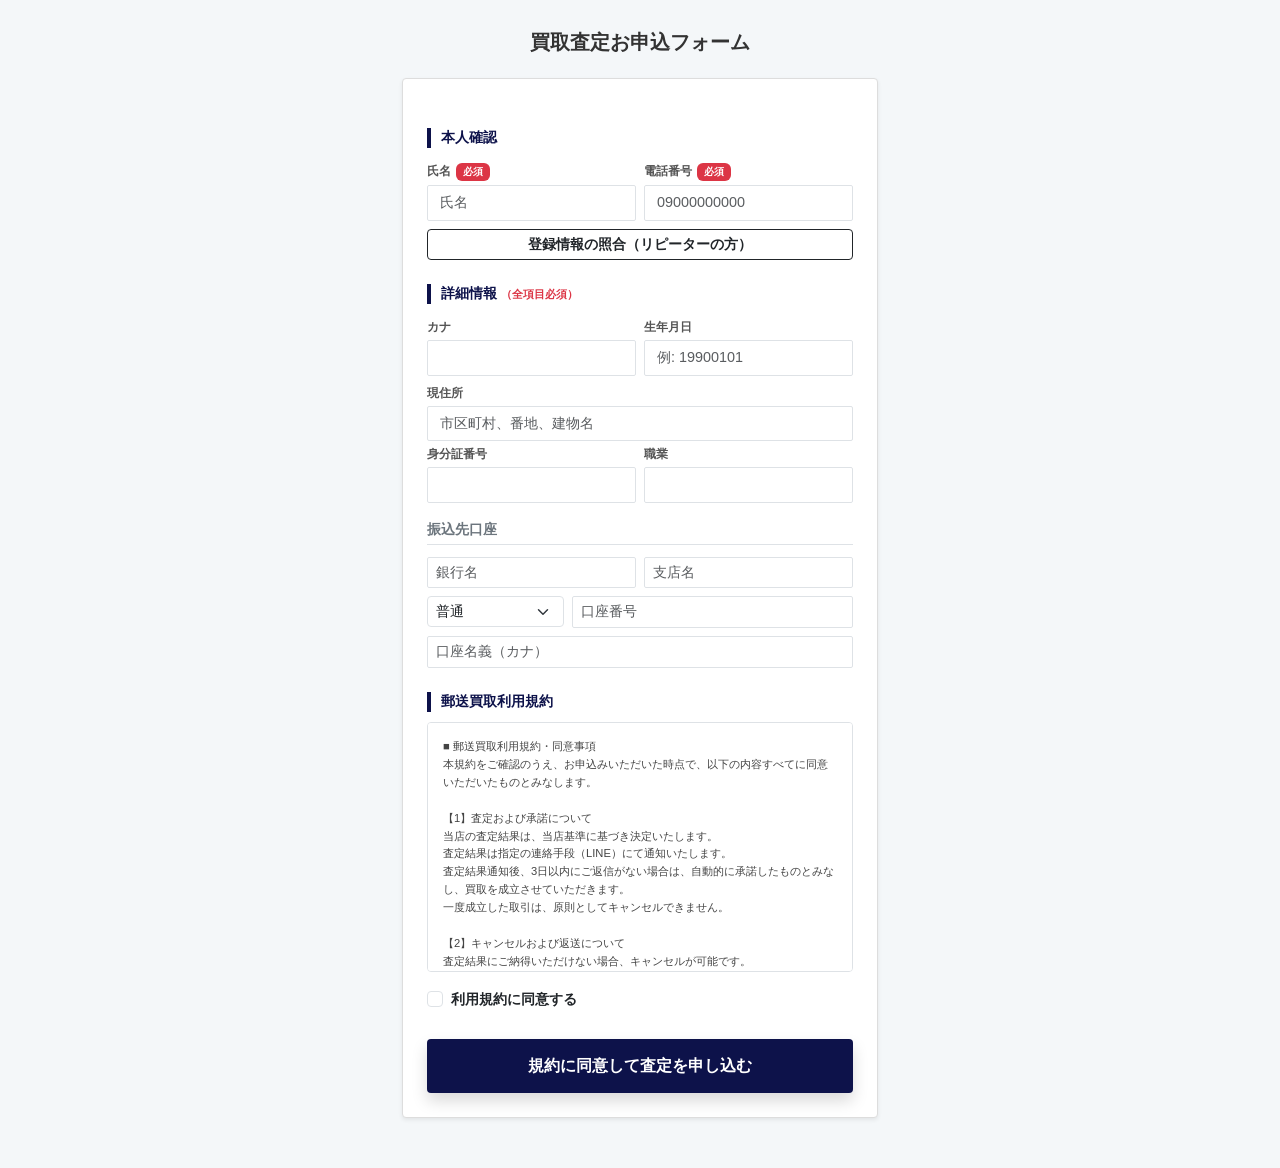
==== entry.html @ b7684e5f "Update entry.html" ====
<!DOCTYPE html>
<html lang="ja">
<head>
  <meta charset="UTF-8">
  <meta name="viewport" content="width=device-width, initial-scale=1">
  <title>買取申込フォーム</title>
  <link rel="stylesheet" href="https://cdn.jsdelivr.net/npm/bootstrap@5.3.0/dist/css/bootstrap.min.css">
  <style>
    :root { --main: #0d124a; --bg: #f4f7f9; }
    body { background: var(--bg); color: #333; font-family: sans-serif; padding-bottom: 50px; }
    .container { max-width: 500px; margin-top: 30px; }
    .card { border: 1px solid #ddd; border-radius: 4px; box-shadow: 0 1px 3px rgba(0,0,0,0.1); }
    .section-title { font-size: 0.85rem; font-weight: bold; color: var(--main); border-left: 4px solid var(--main); padding-left: 10px; margin: 25px 0 10px; }
    .form-label { font-weight: bold; font-size: 0.75rem; color: #555; margin-bottom: 4px; }
    .badge-req { background: #dc3545; font-size: 0.65rem; margin-left: 5px; vertical-align: middle; }
    .btn-submit { background: var(--main); color: white; font-weight: bold; padding: 15px; width: 100%; border-radius: 4px; border: none; margin-top: 20px; }
    .status-msg { font-size: 0.8rem; font-weight: bold; padding: 12px; border-radius: 4px; margin-bottom: 15px; display: none; border: 1px solid transparent; }
    .msg-success { background: #d1e7dd; border-color: #badbcc; color: #0f5132; }
    .msg-error { background: #f8d7da; border-color: #f5c2c7; color: #842029; }
    /* 規約ボックス（そのままの改行を維持） */
    .terms-box { 
      background: #fff; border: 1px solid #dee2e6; padding: 15px; font-size: 0.7rem; 
      height: 250px; overflow-y: scroll; margin-bottom: 15px; line-height: 1.6; 
      color: #444; white-space: pre-wrap; border-radius: 4px;
    }
    .form-control { border-radius: 2px; font-size: 0.9rem; }
  </style>
</head>
<body>
<div class="container">
  <h5 class="fw-bold text-center mb-4">買取査定お申込フォーム</h5>
  <div id="statusMsg" class="status-msg"></div>

  <div class="card p-4 shadow-sm">
    <form id="entryForm">
      <div class="section-title">本人確認</div>
      <div class="row g-2">
        <div class="col-6"><label class="form-label">氏名<span class="badge badge-req">必須</span></label><input type="text" id="name" class="form-control" placeholder="氏名" required></div>
        <div class="col-6"><label class="form-label">電話番号<span class="badge badge-req">必須</span></label><input type="tel" id="tel" class="form-control" placeholder="09000000000" required></div>
      </div>
      <button type="button" class="btn btn-outline-dark btn-sm w-100 mt-2 fw-bold" onclick="checkRepeater()">登録情報の照合（リピーターの方）</button>

      <div id="otherFields">
        <div class="section-title mt-4">詳細情報 <span id="req-label" class="text-danger" style="font-size: 0.7rem;">（全項目必須）</span></div>
        <div class="row g-2">
          <div class="col-6"><label class="form-label">カナ</label><input type="text" id="kana" class="form-control need-req" required></div>
          <div class="col-6"><label class="form-label">生年月日</label><input type="text" id="birthday" class="form-control need-req" placeholder="例: 19900101" inputmode="numeric" maxlength="8" required></div>
        </div>
        <label class="form-label mt-2">現住所</label><input type="text" id="addressText" class="form-control need-req" placeholder="市区町村、番地、建物名" required>
        <div class="row g-2">
          <div class="col-6"><label class="form-label">身分証番号</label><input type="text" id="idNum" class="form-control need-req" required></div>
          <div class="col-6"><label class="form-label">職業</label><input type="text" id="job" class="form-control need-req" required></div>
        </div>
        <div class="mt-3 small fw-bold text-secondary border-bottom pb-1">振込先口座</div>
        <div class="row g-2 mt-1">
          <div class="col-6"><input type="text" id="bankName" class="form-control form-control-sm need-req" placeholder="銀行名" required></div>
          <div class="col-6"><input type="text" id="bankBranch" class="form-control form-control-sm need-req" placeholder="支店名" required></div>
          <div class="col-4"><select id="bankType" class="form-select form-select-sm"><option value="普通">普通</option><option value="当座">当座</option></select></div>
          <div class="col-8"><input type="number" id="bankNum" class="form-control form-control-sm need-req" placeholder="口座番号" required></div>
          <div class="col-12"><input type="text" id="bankHolder" class="form-control form-control-sm need-req" placeholder="口座名義（カナ）" required></div>
        </div>
      </div>

      <div class="section-title mt-4">郵送買取利用規約</div>
      <div class="terms-box" id="termsText">■ 郵送買取利用規約・同意事項
本規約をご確認のうえ、お申込みいただいた時点で、以下の内容すべてに同意いただいたものとみなします。

【1】査定および承諾について
当店の査定結果は、当店基準に基づき決定いたします。
査定結果は指定の連絡手段（LINE）にて通知いたします。
査定結果通知後、3日以内にご返信がない場合は、自動的に承諾したものとみなし、買取を成立させていただきます。
一度成立した取引は、原則としてキャンセルできません。

【2】キャンセルおよび返送について
査定結果にご納得いただけない場合、キャンセルが可能です。
キャンセル時の返送料はお客様負担（着払い）となります。
査定結果通知後、3日以内にご返信がない場合、または返送の意思表示が確認できない場合は、当店の判断により商品を処分できるものとします。

【3】査定基準について
カードの状態（傷・白かけ・反り・折れ等）は当店基準にて判断いたします。
状態評価には個体差および主観差が含まれることについて、あらかじめご了承ください。
スリーブ・ローダー等の付属品は査定対象外とし、返却を保証いたしません。

【4】配送およびリスクについて
発送時の配送事故（紛失・破損等）については、配送業者の補償範囲内での対応となります。
当店到着前に発生した事故について、当店は一切の責任を負いません。
また、梱包不備に起因する破損等についても、当店は責任を負いません。

【5】価格および相場変動について
買取価格は当店到着時点の相場を基準とします。
相場変動により、事前の参考価格と査定額が異なる場合があります。

【6】本人確認・お支払いについて
古物営業法に基づき、本人確認書類の提出が必要となります。
振込先口座は本人名義のものに限ります。
買取成立後、2営業日以内に指定口座へ振込を行います。
振込手数料は原則としてお客様負担とします。

【7】買取不可品について
以下に該当する場合、買取をお断りすることがあります。
・コピー品、または真贋不明品
・状態が著しく悪いもの
・事前申告内容と著しく異なる商品
買取不可品については、着払いにて返送、またはお客様の意思確認なく当店にて処分する場合があります。

【8】その他
申込内容に虚偽があった場合、当店は取引を中止できるものとします。
本規約に同意いただけない場合、買取は受付できません。</div>

      <div class="form-check mb-2">
        <input class="form-check-input" type="checkbox" id="agree" required>
        <label class="form-check-label fw-bold small" for="agree">利用規約に同意する</label>
      </div>

      <button type="submit" id="submitBtn" class="btn btn-submit shadow">規約に同意して査定を申し込む</button>
    </form>
  </div>
</div>
<script>
  const GAS_URL = "https://script.google.com/macros/s/AKfycbwi7tWn74PWL-HD59oj7p1DZDdfddMn4wdJRJCCZJKznuBSLZ6GA88W6Lp-g1RrFkkSOw/exec";
  async function checkRepeater() {
    const name = document.getElementById('name').value;
    const tel = document.getElementById('tel').value;
    if(!name || !tel) return alert("照合には氏名と電話番号の入力が必要です。");
    const msg = document.getElementById('statusMsg');
    const reqElements = document.querySelectorAll('.need-req');
    const reqLabel = document.getElementById('req-label');
    try {
      const res = await fetch(`${GAS_URL}?action=check_only&searchTel=${tel}&searchName=${encodeURIComponent(name)}`);
      const json = await res.json();
      msg.style.display = "block";
      if(json.found) {
        msg.className = "status-msg msg-success";
        msg.innerText = "過去の登録情報を確認しました。内容に変更がない項目については入力を省略可能です。";
        reqLabel.innerText = "（変更がある場合のみ入力してください）";
        reqElements.forEach(el => { el.required = false; el.placeholder = "登録済みの情報を利用"; });
      } else {
        msg.className = "status-msg msg-error";
        msg.innerText = "登録情報が確認できませんでした。全項目の入力をお願いいたします。";
        reqLabel.innerText = "（全項目必須）";
        reqElements.forEach(el => el.required = true);
      }
    } catch(e) { alert("照合エラーが発生しました。"); }
  }
  document.getElementById('entryForm').onsubmit = async (e) => {
    e.preventDefault();
    const btn = document.getElementById('submitBtn');
    btn.disabled = true; btn.innerText = "送信中...";
    const data = {
      action: "customer_register",
      customerDetail: {
        name: document.getElementById('name').value, kana: document.getElementById('kana').value, birthday: document.getElementById('birthday').value, tel: document.getElementById('tel').value,
        addressText: document.getElementById('addressText').value, idNum: document.getElementById('idNum').value, job: document.getElementById('job').value,
        bankName: document.getElementById('bankName').value, bankBranch: document.getElementById('bankBranch').value, bankType: document.getElementById('bankType').value, bankNum: document.getElementById('bankNum').value, bankHolder: document.getElementById('bankHolder').value
      }
    };
    try {
      const res = await fetch(GAS_URL, { method: "POST", body: JSON.stringify(data) });
      const json = await res.json();
      if(json.result === "SUCCESS") { alert("申し込みが完了しました。"); location.reload(); }
    } catch(err) { alert("送信に失敗しました。"); }
    finally { btn.disabled = false; btn.innerText = "査定を申し込む"; }
  };
</script>
</body>
</html>
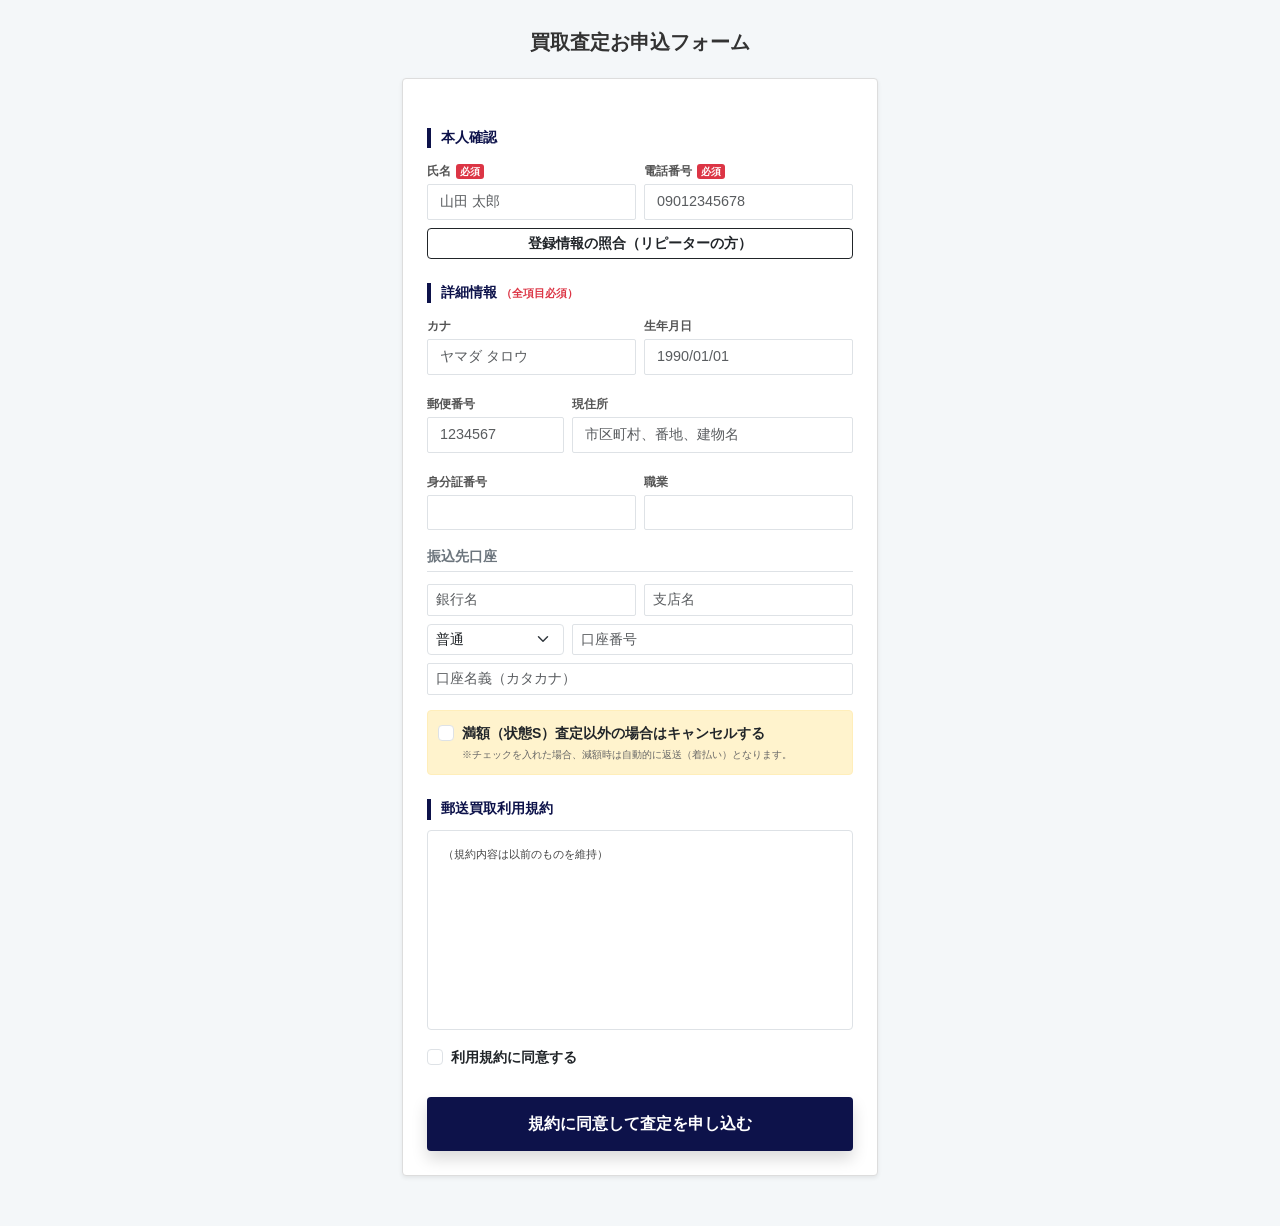
==== commit 768b7093: "Update entry.html" ====
--- a/entry.html
+++ b/entry.html
@@ -5,6 +5,7 @@
   <meta name="viewport" content="width=device-width, initial-scale=1">
   <title>買取申込フォーム</title>
   <link rel="stylesheet" href="https://cdn.jsdelivr.net/npm/bootstrap@5.3.0/dist/css/bootstrap.min.css">
+  <script src="https://yubinbango.github.io/yubinbango/yubinbango.js" charset="UTF-8"></script>
   <style>
     :root { --main: #0d124a; --bg: #f4f7f9; }
     body { background: var(--bg); color: #333; font-family: sans-serif; padding-bottom: 50px; }
@@ -12,18 +13,18 @@
     .card { border: 1px solid #ddd; border-radius: 4px; box-shadow: 0 1px 3px rgba(0,0,0,0.1); }
     .section-title { font-size: 0.85rem; font-weight: bold; color: var(--main); border-left: 4px solid var(--main); padding-left: 10px; margin: 25px 0 10px; }
     .form-label { font-weight: bold; font-size: 0.75rem; color: #555; margin-bottom: 4px; }
-    .badge-req { background: #dc3545; font-size: 0.65rem; margin-left: 5px; vertical-align: middle; }
+    .badge-req { background: #dc3545; font-size: 0.65rem; margin-left: 5px; vertical-align: middle; padding: 2px 4px; border-radius: 3px; color: white; }
     .btn-submit { background: var(--main); color: white; font-weight: bold; padding: 15px; width: 100%; border-radius: 4px; border: none; margin-top: 20px; }
     .status-msg { font-size: 0.8rem; font-weight: bold; padding: 12px; border-radius: 4px; margin-bottom: 15px; display: none; border: 1px solid transparent; }
     .msg-success { background: #d1e7dd; border-color: #badbcc; color: #0f5132; }
     .msg-error { background: #f8d7da; border-color: #f5c2c7; color: #842029; }
-    /* 規約ボックス（そのままの改行を維持） */
     .terms-box { 
       background: #fff; border: 1px solid #dee2e6; padding: 15px; font-size: 0.7rem; 
-      height: 250px; overflow-y: scroll; margin-bottom: 15px; line-height: 1.6; 
+      height: 200px; overflow-y: scroll; margin-bottom: 15px; line-height: 1.6; 
       color: #444; white-space: pre-wrap; border-radius: 4px;
     }
     .form-control { border-radius: 2px; font-size: 0.9rem; }
+    .cancel-check-area { background: #fff3cd; border: 1px solid #ffeeba; padding: 10px; border-radius: 4px; margin-top: 15px; }
   </style>
 </head>
 <body>
@@ -32,80 +33,78 @@
   <div id="statusMsg" class="status-msg"></div>
 
   <div class="card p-4 shadow-sm">
-    <form id="entryForm">
+    <form id="entryForm" class="h-adr">
+      <span class="p-country-name" style="display:none;">Japan</span>
+
       <div class="section-title">本人確認</div>
       <div class="row g-2">
-        <div class="col-6"><label class="form-label">氏名<span class="badge badge-req">必須</span></label><input type="text" id="name" class="form-control" placeholder="氏名" required></div>
-        <div class="col-6"><label class="form-label">電話番号<span class="badge badge-req">必須</span></label><input type="tel" id="tel" class="form-control" placeholder="09000000000" required></div>
+        <div class="col-6">
+          <label class="form-label">氏名<span class="badge-req">必須</span></label>
+          <input type="text" id="name" class="form-control" placeholder="山田 太郎" required>
+        </div>
+        <div class="col-6">
+          <label class="form-label">電話番号<span class="badge-req">必須</span></label>
+          <input type="tel" id="tel" class="form-control" placeholder="09012345678" inputmode="numeric" pattern="\d*" required>
+        </div>
       </div>
       <button type="button" class="btn btn-outline-dark btn-sm w-100 mt-2 fw-bold" onclick="checkRepeater()">登録情報の照合（リピーターの方）</button>
 
       <div id="otherFields">
         <div class="section-title mt-4">詳細情報 <span id="req-label" class="text-danger" style="font-size: 0.7rem;">（全項目必須）</span></div>
         <div class="row g-2">
-          <div class="col-6"><label class="form-label">カナ</label><input type="text" id="kana" class="form-control need-req" required></div>
-          <div class="col-6"><label class="form-label">生年月日</label><input type="text" id="birthday" class="form-control need-req" placeholder="例: 19900101" inputmode="numeric" maxlength="8" required></div>
+          <div class="col-6">
+            <label class="form-label">カナ</label>
+            <input type="text" id="kana" class="form-control need-req" placeholder="ヤマダ タロウ" required>
+          </div>
+          <div class="col-6">
+            <label class="form-label">生年月日</label>
+            <input type="text" id="birthday" class="form-control need-req" placeholder="1990/01/01" inputmode="numeric" maxlength="10" required>
+          </div>
         </div>
-        <label class="form-label mt-2">現住所</label><input type="text" id="addressText" class="form-control need-req" placeholder="市区町村、番地、建物名" required>
-        <div class="row g-2">
+
+        <div class="row g-2 mt-2">
+          <div class="col-4">
+            <label class="form-label">郵便番号</label>
+            <input type="text" id="zip" class="form-control p-postal-code" placeholder="1234567" inputmode="numeric" maxlength="7">
+          </div>
+          <div class="col-8">
+            <label class="form-label">現住所</label>
+            <input type="text" id="addressText" class="form-control need-req p-region p-locality p-street-address p-extended-address" placeholder="市区町村、番地、建物名" required>
+          </div>
+        </div>
+
+        <div class="row g-2 mt-2">
           <div class="col-6"><label class="form-label">身分証番号</label><input type="text" id="idNum" class="form-control need-req" required></div>
           <div class="col-6"><label class="form-label">職業</label><input type="text" id="job" class="form-control need-req" required></div>
         </div>
+
         <div class="mt-3 small fw-bold text-secondary border-bottom pb-1">振込先口座</div>
         <div class="row g-2 mt-1">
           <div class="col-6"><input type="text" id="bankName" class="form-control form-control-sm need-req" placeholder="銀行名" required></div>
           <div class="col-6"><input type="text" id="bankBranch" class="form-control form-control-sm need-req" placeholder="支店名" required></div>
-          <div class="col-4"><select id="bankType" class="form-select form-select-sm"><option value="普通">普通</option><option value="当座">当座</option></select></div>
-          <div class="col-8"><input type="number" id="bankNum" class="form-control form-control-sm need-req" placeholder="口座番号" required></div>
-          <div class="col-12"><input type="text" id="bankHolder" class="form-control form-control-sm need-req" placeholder="口座名義（カナ）" required></div>
+          <div class="col-4">
+            <select id="bankType" class="form-select form-select-sm">
+              <option value="普通">普通</option>
+              <option value="当座">当座</option>
+            </select>
+          </div>
+          <div class="col-8"><input type="text" id="bankNum" class="form-control form-control-sm need-req" placeholder="口座番号" inputmode="numeric" required></div>
+          <div class="col-12"><input type="text" id="bankHolder" class="form-control form-control-sm need-req" placeholder="口座名義（カタカナ）" required></div>
+        </div>
+      </div>
+
+      <div class="cancel-check-area">
+        <div class="form-check">
+          <input class="form-check-input" type="checkbox" id="cancelIfSubMax">
+          <label class="form-check-label small fw-bold text-dark" for="cancelIfSubMax">
+            満額（状態S）査定以外の場合はキャンセルする
+          </label>
+          <div style="font-size: 0.65rem; color: #666; margin-top: 2px;">※チェックを入れた場合、減額時は自動的に返送（着払い）となります。</div>
         </div>
       </div>
 
       <div class="section-title mt-4">郵送買取利用規約</div>
-      <div class="terms-box" id="termsText">■ 郵送買取利用規約・同意事項
-本規約をご確認のうえ、お申込みいただいた時点で、以下の内容すべてに同意いただいたものとみなします。
-
-【1】査定および承諾について
-当店の査定結果は、当店基準に基づき決定いたします。
-査定結果は指定の連絡手段（LINE）にて通知いたします。
-査定結果通知後、3日以内にご返信がない場合は、自動的に承諾したものとみなし、買取を成立させていただきます。
-一度成立した取引は、原則としてキャンセルできません。
-
-【2】キャンセルおよび返送について
-査定結果にご納得いただけない場合、キャンセルが可能です。
-キャンセル時の返送料はお客様負担（着払い）となります。
-査定結果通知後、3日以内にご返信がない場合、または返送の意思表示が確認できない場合は、当店の判断により商品を処分できるものとします。
-
-【3】査定基準について
-カードの状態（傷・白かけ・反り・折れ等）は当店基準にて判断いたします。
-状態評価には個体差および主観差が含まれることについて、あらかじめご了承ください。
-スリーブ・ローダー等の付属品は査定対象外とし、返却を保証いたしません。
-
-【4】配送およびリスクについて
-発送時の配送事故（紛失・破損等）については、配送業者の補償範囲内での対応となります。
-当店到着前に発生した事故について、当店は一切の責任を負いません。
-また、梱包不備に起因する破損等についても、当店は責任を負いません。
-
-【5】価格および相場変動について
-買取価格は当店到着時点の相場を基準とします。
-相場変動により、事前の参考価格と査定額が異なる場合があります。
-
-【6】本人確認・お支払いについて
-古物営業法に基づき、本人確認書類の提出が必要となります。
-振込先口座は本人名義のものに限ります。
-買取成立後、2営業日以内に指定口座へ振込を行います。
-振込手数料は原則としてお客様負担とします。
-
-【7】買取不可品について
-以下に該当する場合、買取をお断りすることがあります。
-・コピー品、または真贋不明品
-・状態が著しく悪いもの
-・事前申告内容と著しく異なる商品
-買取不可品については、着払いにて返送、またはお客様の意思確認なく当店にて処分する場合があります。
-
-【8】その他
-申込内容に虚偽があった場合、当店は取引を中止できるものとします。
-本規約に同意いただけない場合、買取は受付できません。</div>
+      <div class="terms-box" id="termsText">（規約内容は以前のものを維持）</div>
 
       <div class="form-check mb-2">
         <input class="form-check-input" type="checkbox" id="agree" required>
@@ -116,44 +115,73 @@
     </form>
   </div>
 </div>
+
 <script>
-  const GAS_URL = "https://script.google.com/macros/s/AKfycbwi7tWn74PWL-HD59oj7p1DZDdfddMn4wdJRJCCZJKznuBSLZ6GA88W6Lp-g1RrFkkSOw/exec";
+  const GAS_URL = "あなたのGASのURL";
+
+  // 生年月日の自動スラッシュ挿入
+  document.getElementById('birthday').addEventListener('input', function(e) {
+    let v = this.value.replace(/\D/g, '');
+    if (v.length >= 5) v = v.slice(0, 4) + '/' + v.slice(4, 6) + '/' + v.slice(6, 8);
+    else if (v.length >= 4) v = v.slice(0, 4) + '/' + v.slice(4);
+    this.value = v;
+  });
+
   async function checkRepeater() {
-    const name = document.getElementById('name').value;
-    const tel = document.getElementById('tel').value;
+    const name = document.getElementById('name').value.trim();
+    const tel = document.getElementById('tel').value.trim();
     if(!name || !tel) return alert("照合には氏名と電話番号の入力が必要です。");
+    
     const msg = document.getElementById('statusMsg');
     const reqElements = document.querySelectorAll('.need-req');
     const reqLabel = document.getElementById('req-label');
+
     try {
       const res = await fetch(`${GAS_URL}?action=check_only&searchTel=${tel}&searchName=${encodeURIComponent(name)}`);
       const json = await res.json();
       msg.style.display = "block";
       if(json.found) {
         msg.className = "status-msg msg-success";
-        msg.innerText = "過去の登録情報を確認しました。内容に変更がない項目については入力を省略可能です。";
+        msg.innerText = "過去の登録情報を確認しました。変更がない項目は入力不要です。";
         reqLabel.innerText = "（変更がある場合のみ入力してください）";
         reqElements.forEach(el => { el.required = false; el.placeholder = "登録済みの情報を利用"; });
       } else {
         msg.className = "status-msg msg-error";
-        msg.innerText = "登録情報が確認できませんでした。全項目の入力をお願いいたします。";
+        msg.innerText = "登録情報がありません。全項目入力してください。";
         reqLabel.innerText = "（全項目必須）";
-        reqElements.forEach(el => el.required = true);
+        reqElements.forEach(el => { el.required = true; el.placeholder = ""; });
       }
     } catch(e) { alert("照合エラーが発生しました。"); }
   }
+
   document.getElementById('entryForm').onsubmit = async (e) => {
     e.preventDefault();
     const btn = document.getElementById('submitBtn');
     btn.disabled = true; btn.innerText = "送信中...";
+
+    // データの取得とトリミング
+    const getVal = (id) => document.getElementById(id).value.trim();
+
     const data = {
       action: "customer_register",
       customerDetail: {
-        name: document.getElementById('name').value, kana: document.getElementById('kana').value, birthday: document.getElementById('birthday').value, tel: document.getElementById('tel').value,
-        addressText: document.getElementById('addressText').value, idNum: document.getElementById('idNum').value, job: document.getElementById('job').value,
-        bankName: document.getElementById('bankName').value, bankBranch: document.getElementById('bankBranch').value, bankType: document.getElementById('bankType').value, bankNum: document.getElementById('bankNum').value, bankHolder: document.getElementById('bankHolder').value
+        name: getVal('name'),
+        kana: getVal('kana'),
+        birthday: getVal('birthday'),
+        tel: getVal('tel'),
+        addressText: getVal('addressText'),
+        idNum: getVal('idNum'),
+        job: getVal('job'),
+        bankName: getVal('bankName'),
+        bankBranch: getVal('bankBranch'),
+        bankType: document.getElementById('bankType').value,
+        bankNum: getVal('bankNum'),
+        bankHolder: getVal('bankHolder'),
+        // チェックボックスの状態を送信
+        cancelIfSubMax: document.getElementById('cancelIfSubMax').checked ? "希望する" : "希望しない"
       }
     };
+
     try {
       const res = await fetch(GAS_URL, { method: "POST", body: JSON.stringify(data) });
       const json = await res.json();
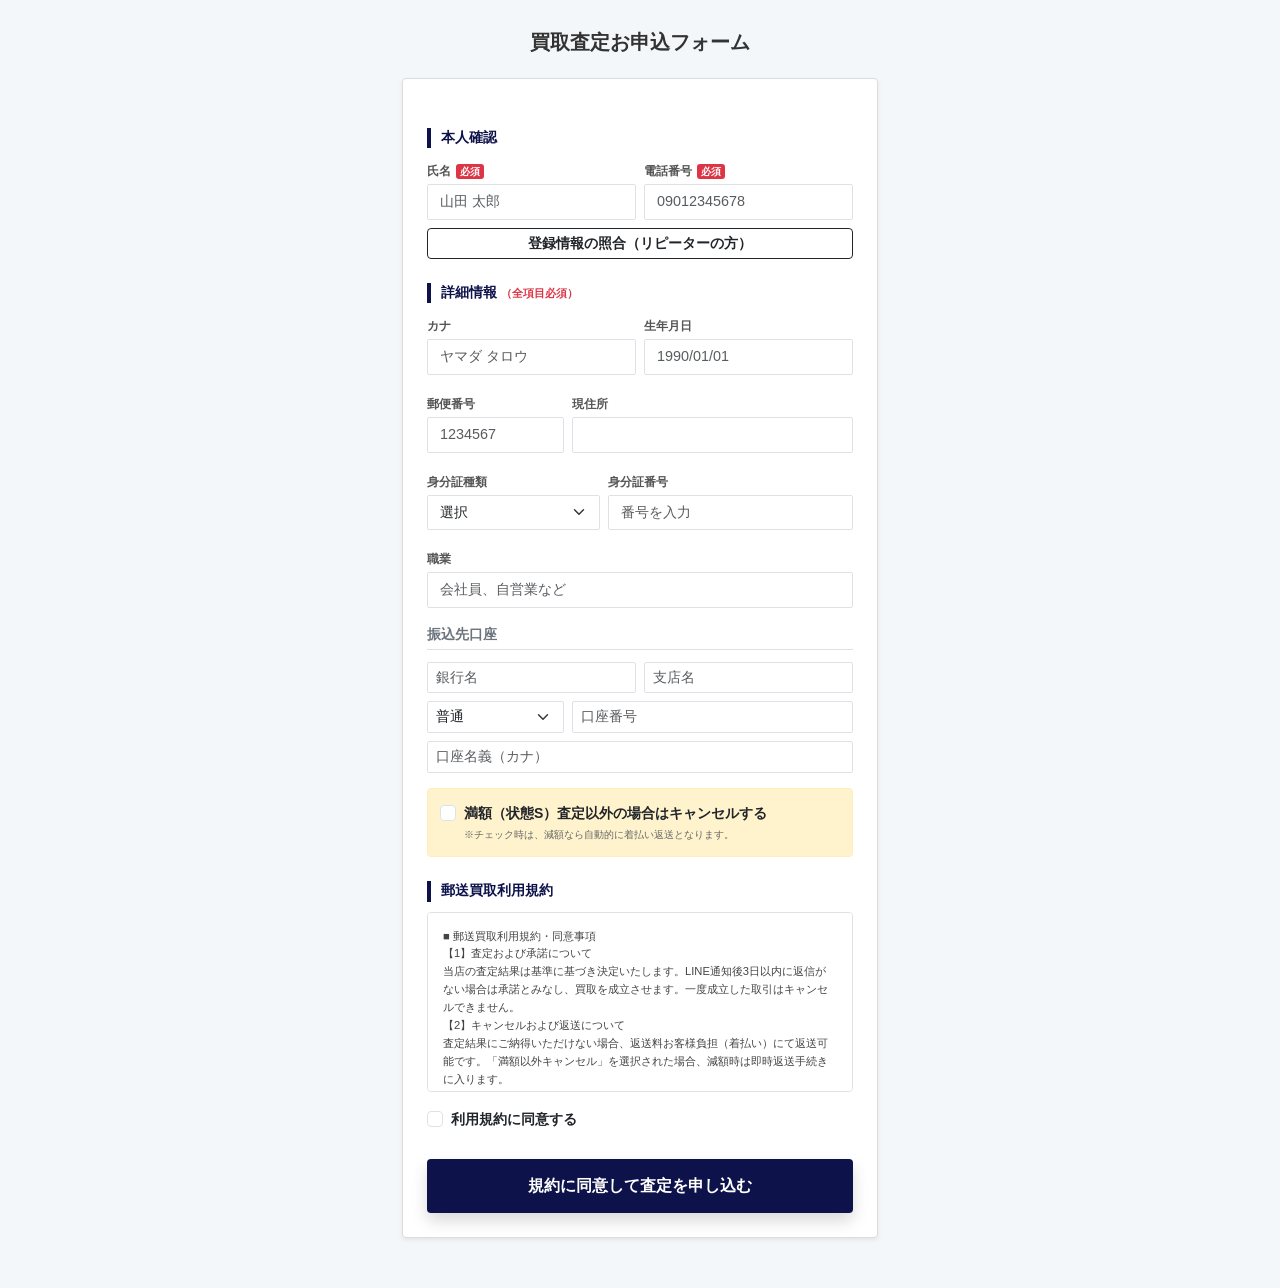
==== commit 3c6f6423: "Update entry.html" ====
--- a/entry.html
+++ b/entry.html
@@ -18,13 +18,9 @@
     .status-msg { font-size: 0.8rem; font-weight: bold; padding: 12px; border-radius: 4px; margin-bottom: 15px; display: none; border: 1px solid transparent; }
     .msg-success { background: #d1e7dd; border-color: #badbcc; color: #0f5132; }
     .msg-error { background: #f8d7da; border-color: #f5c2c7; color: #842029; }
-    .terms-box { 
-      background: #fff; border: 1px solid #dee2e6; padding: 15px; font-size: 0.7rem; 
-      height: 200px; overflow-y: scroll; margin-bottom: 15px; line-height: 1.6; 
-      color: #444; white-space: pre-wrap; border-radius: 4px;
-    }
-    .form-control { border-radius: 2px; font-size: 0.9rem; }
-    .cancel-check-area { background: #fff3cd; border: 1px solid #ffeeba; padding: 10px; border-radius: 4px; margin-top: 15px; }
+    .terms-box { background: #fff; border: 1px solid #dee2e6; padding: 15px; font-size: 0.7rem; height: 180px; overflow-y: scroll; margin-bottom: 15px; line-height: 1.6; color: #444; white-space: pre-wrap; border-radius: 4px; }
+    .cancel-check-area { background: #fff3cd; border: 1px solid #ffeeba; padding: 12px; border-radius: 4px; margin-top: 15px; }
+    .form-control, .form-select { border-radius: 2px; font-size: 0.9rem; }
   </style>
 </head>
 <body>
@@ -38,73 +34,75 @@
 
       <div class="section-title">本人確認</div>
       <div class="row g-2">
-        <div class="col-6">
-          <label class="form-label">氏名<span class="badge-req">必須</span></label>
-          <input type="text" id="name" class="form-control" placeholder="山田 太郎" required>
-        </div>
-        <div class="col-6">
-          <label class="form-label">電話番号<span class="badge-req">必須</span></label>
-          <input type="tel" id="tel" class="form-control" placeholder="09012345678" inputmode="numeric" pattern="\d*" required>
-        </div>
+        <div class="col-6"><label class="form-label">氏名<span class="badge-req">必須</span></label><input type="text" id="name" class="form-control" placeholder="山田 太郎" required></div>
+        <div class="col-6"><label class="form-label">電話番号<span class="badge-req">必須</span></label><input type="tel" id="tel" class="form-control" placeholder="09012345678" inputmode="numeric" pattern="\d*" required></div>
       </div>
       <button type="button" class="btn btn-outline-dark btn-sm w-100 mt-2 fw-bold" onclick="checkRepeater()">登録情報の照合（リピーターの方）</button>
 
       <div id="otherFields">
         <div class="section-title mt-4">詳細情報 <span id="req-label" class="text-danger" style="font-size: 0.7rem;">（全項目必須）</span></div>
         <div class="row g-2">
-          <div class="col-6">
-            <label class="form-label">カナ</label>
-            <input type="text" id="kana" class="form-control need-req" placeholder="ヤマダ タロウ" required>
+          <div class="col-6"><label class="form-label">カナ</label><input type="text" id="kana" class="form-control need-req" placeholder="ヤマダ タロウ" required></div>
+          <div class="col-6"><label class="form-label">生年月日</label><input type="text" id="birthday" class="form-control need-req" placeholder="1990/01/01" inputmode="numeric" maxlength="10" required></div>
+        </div>
+        <div class="row g-2 mt-2">
+          <div class="col-4"><label class="form-label">郵便番号</label><input type="text" id="zip" class="form-control p-postal-code" placeholder="1234567" inputmode="numeric" maxlength="7"></div>
+          <div class="col-8"><label class="form-label">現住所</label><input type="text" id="addressText" class="form-control need-req p-region p-locality p-street-address p-extended-address" required></div>
+        </div>
+        
+        <div class="row g-2 mt-2">
+          <div class="col-5">
+            <label class="form-label">身分証種類</label>
+            <select id="idType" class="form-select need-req" required>
+              <option value="">選択</option>
+              <option value="運転免許証">運転免許証</option>
+              <option value="健康保険証">健康保険証</option>
+              <option value="マイナンバーカード">マイナンバーカード</option>
+              <option value="パスポート">パスポート</option>
+              <option value="学生証">学生証</option>
+              <option value="その他">その他</option>
+            </select>
           </div>
-          <div class="col-6">
-            <label class="form-label">生年月日</label>
-            <input type="text" id="birthday" class="form-control need-req" placeholder="1990/01/01" inputmode="numeric" maxlength="10" required>
+          <div class="col-7">
+            <label class="form-label">身分証番号</label>
+            <input type="text" id="idNum" class="form-control need-req" placeholder="番号を入力" required>
           </div>
         </div>
 
         <div class="row g-2 mt-2">
-          <div class="col-4">
-            <label class="form-label">郵便番号</label>
-            <input type="text" id="zip" class="form-control p-postal-code" placeholder="1234567" inputmode="numeric" maxlength="7">
-          </div>
-          <div class="col-8">
-            <label class="form-label">現住所</label>
-            <input type="text" id="addressText" class="form-control need-req p-region p-locality p-street-address p-extended-address" placeholder="市区町村、番地、建物名" required>
-          </div>
-        </div>
-
-        <div class="row g-2 mt-2">
-          <div class="col-6"><label class="form-label">身分証番号</label><input type="text" id="idNum" class="form-control need-req" required></div>
-          <div class="col-6"><label class="form-label">職業</label><input type="text" id="job" class="form-control need-req" required></div>
+          <div class="col-12"><label class="form-label">職業</label><input type="text" id="job" class="form-control need-req" placeholder="会社員、自営業など" required></div>
         </div>
 
         <div class="mt-3 small fw-bold text-secondary border-bottom pb-1">振込先口座</div>
         <div class="row g-2 mt-1">
           <div class="col-6"><input type="text" id="bankName" class="form-control form-control-sm need-req" placeholder="銀行名" required></div>
           <div class="col-6"><input type="text" id="bankBranch" class="form-control form-control-sm need-req" placeholder="支店名" required></div>
-          <div class="col-4">
-            <select id="bankType" class="form-select form-select-sm">
-              <option value="普通">普通</option>
-              <option value="当座">当座</option>
-            </select>
-          </div>
+          <div class="col-4"><select id="bankType" class="form-select form-select-sm"><option value="普通">普通</option><option value="当座">当座</option></select></div>
           <div class="col-8"><input type="text" id="bankNum" class="form-control form-control-sm need-req" placeholder="口座番号" inputmode="numeric" required></div>
-          <div class="col-12"><input type="text" id="bankHolder" class="form-control form-control-sm need-req" placeholder="口座名義（カタカナ）" required></div>
+          <div class="col-12"><input type="text" id="bankHolder" class="form-control form-control-sm need-req" placeholder="口座名義（カナ）" required></div>
         </div>
       </div>
 
       <div class="cancel-check-area">
         <div class="form-check">
           <input class="form-check-input" type="checkbox" id="cancelIfSubMax">
-          <label class="form-check-label small fw-bold text-dark" for="cancelIfSubMax">
-            満額（状態S）査定以外の場合はキャンセルする
-          </label>
-          <div style="font-size: 0.65rem; color: #666; margin-top: 2px;">※チェックを入れた場合、減額時は自動的に返送（着払い）となります。</div>
+          <label class="form-check-label small fw-bold text-dark" for="cancelIfSubMax">満額（状態S）査定以外の場合はキャンセルする</label>
+          <div style="font-size: 0.65rem; color: #666; margin-top: 2px;">※チェック時は、減額なら自動的に着払い返送となります。</div>
         </div>
       </div>
 
       <div class="section-title mt-4">郵送買取利用規約</div>
-      <div class="terms-box" id="termsText">（規約内容は以前のものを維持）</div>
+      <div class="terms-box">■ 郵送買取利用規約・同意事項
+【1】査定および承諾について
+当店の査定結果は基準に基づき決定いたします。LINE通知後3日以内に返信がない場合は承諾とみなし、買取を成立させます。一度成立した取引はキャンセルできません。
+【2】キャンセルおよび返送について
+査定結果にご納得いただけない場合、返送料お客様負担（着払い）にて返送可能です。「満額以外キャンセル」を選択された場合、減額時は即時返送手続きに入ります。
+【3】査定基準について
+カードの状態評価は当店基準にて行います。スリーブ等の付属品は返却を保証いたしません。
+【4】配送トラブル
+配送中の紛失・破損について、当店は一切の責任を負いません。
+【5】本人確認
+古物営業法に基づき、本人確認書類の提出および本人名義口座への振込が必須です。</div>
 
       <div class="form-check mb-2">
         <input class="form-check-input" type="checkbox" id="agree" required>
@@ -117,9 +115,9 @@
 </div>
 
 <script>
-  const GAS_URL = "あなたのGASのURL";
+  const GAS_URL = "YOUR_GAS_URL";
 
-  // 生年月日の自動スラッシュ挿入
+  // 生年月日スラッシュ補完
   document.getElementById('birthday').addEventListener('input', function(e) {
     let v = this.value.replace(/\D/g, '');
     if (v.length >= 5) v = v.slice(0, 4) + '/' + v.slice(4, 6) + '/' + v.slice(6, 8);
@@ -130,64 +128,43 @@
   async function checkRepeater() {
     const name = document.getElementById('name').value.trim();
     const tel = document.getElementById('tel').value.trim();
-    if(!name || !tel) return alert("照合には氏名と電話番号の入力が必要です。");
-    
+    if(!name || !tel) return alert("氏名と電話番号を入力してください。");
     const msg = document.getElementById('statusMsg');
-    const reqElements = document.querySelectorAll('.need-req');
-    const reqLabel = document.getElementById('req-label');
-
     try {
       const res = await fetch(`${GAS_URL}?action=check_only&searchTel=${tel}&searchName=${encodeURIComponent(name)}`);
       const json = await res.json();
       msg.style.display = "block";
       if(json.found) {
-        msg.className = "status-msg msg-success";
-        msg.innerText = "過去の登録情報を確認しました。変更がない項目は入力不要です。";
-        reqLabel.innerText = "（変更がある場合のみ入力してください）";
-        reqElements.forEach(el => { el.required = false; el.placeholder = "登録済みの情報を利用"; });
+        msg.className = "status-msg msg-success"; msg.innerText = "照合成功。変更がない項目は入力不要です。";
+        document.querySelectorAll('.need-req').forEach(el => { el.required = false; el.placeholder = "登録済みの情報を利用"; });
       } else {
-        msg.className = "status-msg msg-error";
-        msg.innerText = "登録情報がありません。全項目入力してください。";
-        reqLabel.innerText = "（全項目必須）";
-        reqElements.forEach(el => { el.required = true; el.placeholder = ""; });
+        msg.className = "status-msg msg-error"; msg.innerText = "登録なし。全項目入力してください。";
+        document.querySelectorAll('.need-req').forEach(el => { el.required = true; el.placeholder = ""; });
       }
-    } catch(e) { alert("照合エラーが発生しました。"); }
+    } catch(e) { alert("照合エラー"); }
   }
 
   document.getElementById('entryForm').onsubmit = async (e) => {
     e.preventDefault();
     const btn = document.getElementById('submitBtn');
     btn.disabled = true; btn.innerText = "送信中...";
-
-    // データの取得とトリミング
     const getVal = (id) => document.getElementById(id).value.trim();
-
+    
     const data = {
       action: "customer_register",
       customerDetail: {
-        name: getVal('name'),
-        kana: getVal('kana'),
-        birthday: getVal('birthday'),
-        tel: getVal('tel'),
-        addressText: getVal('addressText'),
-        idNum: getVal('idNum'),
-        job: getVal('job'),
-        bankName: getVal('bankName'),
-        bankBranch: getVal('bankBranch'),
-        bankType: document.getElementById('bankType').value,
-        bankNum: getVal('bankNum'),
-        bankHolder: getVal('bankHolder'),
-        // チェックボックスの状態を送信
+        name: getVal('name'), kana: getVal('kana'), birthday: getVal('birthday'), tel: getVal('tel'),
+        addressText: getVal('addressText'), idType: document.getElementById('idType').value, idNum: getVal('idNum'), job: getVal('job'),
+        bankName: getVal('bankName'), bankBranch: getVal('bankBranch'), bankType: document.getElementById('bankType').value,
+        bankNum: getVal('bankNum'), bankHolder: getVal('bankHolder'),
         cancelIfSubMax: document.getElementById('cancelIfSubMax').checked ? "希望する" : "希望しない"
       }
     };
 
     try {
-      const res = await fetch(GAS_URL, { method: "POST", body: JSON.stringify(data) });
-      const json = await res.json();
-      if(json.result === "SUCCESS") { alert("申し込みが完了しました。"); location.reload(); }
-    } catch(err) { alert("送信に失敗しました。"); }
-    finally { btn.disabled = false; btn.innerText = "査定を申し込む"; }
+      await fetch(GAS_URL, { method: "POST", body: JSON.stringify(data) });
+      alert("申し込みが完了しました。"); location.reload();
+    } catch(err) { alert("送信に失敗しました。"); btn.disabled = false; }
   };
 </script>
 </body>
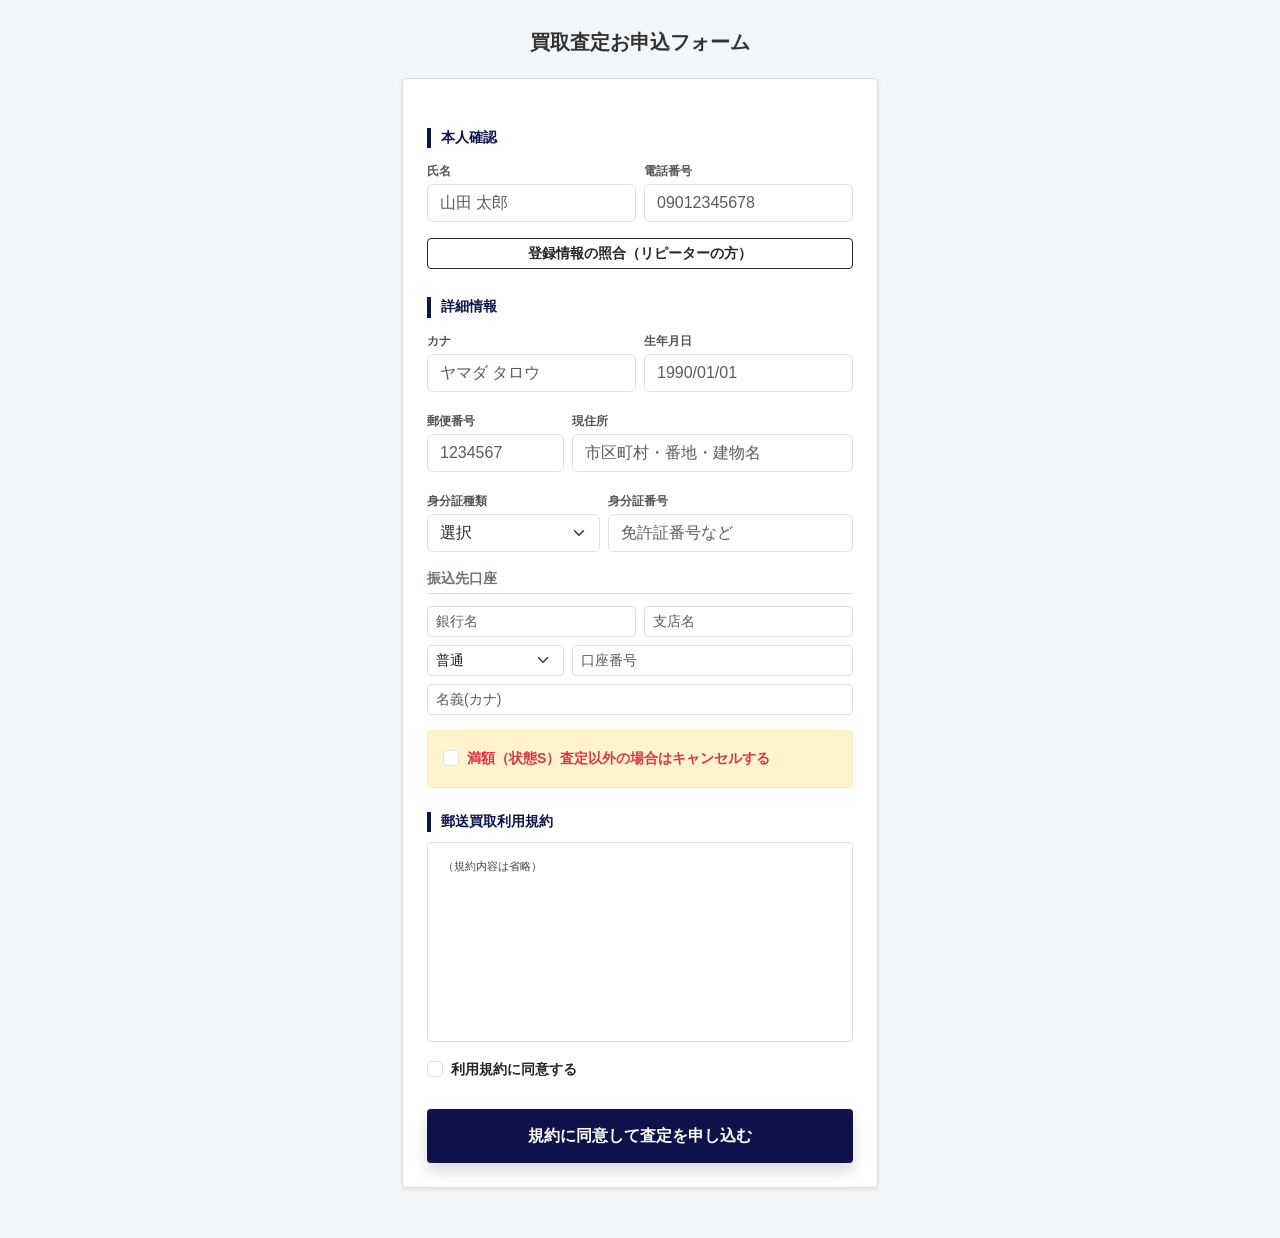
==== commit 2d22785a: "Update entry.html" ====
--- a/entry.html
+++ b/entry.html
@@ -13,19 +13,26 @@
     .card { border: 1px solid #ddd; border-radius: 4px; box-shadow: 0 1px 3px rgba(0,0,0,0.1); }
     .section-title { font-size: 0.85rem; font-weight: bold; color: var(--main); border-left: 4px solid var(--main); padding-left: 10px; margin: 25px 0 10px; }
     .form-label { font-weight: bold; font-size: 0.75rem; color: #555; margin-bottom: 4px; }
-    .badge-req { background: #dc3545; font-size: 0.65rem; margin-left: 5px; vertical-align: middle; padding: 2px 4px; border-radius: 3px; color: white; }
-    .btn-submit { background: var(--main); color: white; font-weight: bold; padding: 15px; width: 100%; border-radius: 4px; border: none; margin-top: 20px; }
     .status-msg { font-size: 0.8rem; font-weight: bold; padding: 12px; border-radius: 4px; margin-bottom: 15px; display: none; border: 1px solid transparent; }
     .msg-success { background: #d1e7dd; border-color: #badbcc; color: #0f5132; }
     .msg-error { background: #f8d7da; border-color: #f5c2c7; color: #842029; }
-    .terms-box { background: #fff; border: 1px solid #dee2e6; padding: 15px; font-size: 0.7rem; height: 180px; overflow-y: scroll; margin-bottom: 15px; line-height: 1.6; color: #444; white-space: pre-wrap; border-radius: 4px; }
-    .cancel-check-area { background: #fff3cd; border: 1px solid #ffeeba; padding: 12px; border-radius: 4px; margin-top: 15px; }
-    .form-control, .form-select { border-radius: 2px; font-size: 0.9rem; }
+    .terms-box { 
+      background: #fff; border: 1px solid #dee2e6; padding: 15px; font-size: 0.7rem; 
+      height: 200px; overflow-y: scroll; margin-bottom: 15px; line-height: 1.6; 
+      color: #444; white-space: pre-wrap; border-radius: 4px;
+    }
+    .btn-submit { background: var(--main); color: white; width: 100%; padding: 15px; font-weight: bold; margin-top: 20px; border-radius: 4px; border: none; }
+    .cancel-check-area { background: #fff3cd; padding: 15px; border-radius: 4px; margin-top: 15px; border: 1px solid #ffeeba; }
+    
+    /* 登録データがある（空欄OK）状態の入力欄スタイル */
+    .field-masked { background-color: #e9ecef !important; border-color: #ced4da; }
+    .field-masked::placeholder { color: #198754; font-weight: bold; font-size: 0.75rem; }
   </style>
 </head>
 <body>
 <div class="container">
   <h5 class="fw-bold text-center mb-4">買取査定お申込フォーム</h5>
+  
   <div id="statusMsg" class="status-msg"></div>
 
   <div class="card p-4 shadow-sm">
@@ -34,20 +41,20 @@
 
       <div class="section-title">本人確認</div>
       <div class="row g-2">
-        <div class="col-6"><label class="form-label">氏名<span class="badge-req">必須</span></label><input type="text" id="name" class="form-control" placeholder="山田 太郎" required></div>
-        <div class="col-6"><label class="form-label">電話番号<span class="badge-req">必須</span></label><input type="tel" id="tel" class="form-control" placeholder="09012345678" inputmode="numeric" pattern="\d*" required></div>
-      </div>
-      <button type="button" class="btn btn-outline-dark btn-sm w-100 mt-2 fw-bold" onclick="checkRepeater()">登録情報の照合（リピーターの方）</button>
+        <div class="col-6"><label class="form-label">氏名</label><input type="text" id="name" class="form-control" placeholder="山田 太郎" required></div>
+        <div class="col-6"><label class="form-label">電話番号</label><input type="tel" id="tel" class="form-control" placeholder="09012345678" required></div>
+      </div>
+      <button type="button" class="btn btn-outline-dark btn-sm w-100 mt-3 mb-1 fw-bold" id="checkBtn">登録情報の照合（リピーターの方）</button>
 
       <div id="otherFields">
-        <div class="section-title mt-4">詳細情報 <span id="req-label" class="text-danger" style="font-size: 0.7rem;">（全項目必須）</span></div>
+        <div class="section-title mt-4">詳細情報</div>
         <div class="row g-2">
           <div class="col-6"><label class="form-label">カナ</label><input type="text" id="kana" class="form-control need-req" placeholder="ヤマダ タロウ" required></div>
-          <div class="col-6"><label class="form-label">生年月日</label><input type="text" id="birthday" class="form-control need-req" placeholder="1990/01/01" inputmode="numeric" maxlength="10" required></div>
+          <div class="col-6"><label class="form-label">生年月日</label><input type="text" id="birthday" class="form-control need-req" placeholder="1990/01/01" maxlength="10" required></div>
         </div>
         <div class="row g-2 mt-2">
-          <div class="col-4"><label class="form-label">郵便番号</label><input type="text" id="zip" class="form-control p-postal-code" placeholder="1234567" inputmode="numeric" maxlength="7"></div>
-          <div class="col-8"><label class="form-label">現住所</label><input type="text" id="addressText" class="form-control need-req p-region p-locality p-street-address p-extended-address" required></div>
+          <div class="col-4"><label class="form-label">郵便番号</label><input type="text" id="zip" class="form-control p-postal-code" placeholder="1234567"></div>
+          <div class="col-8"><label class="form-label">現住所</label><input type="text" id="addressText" class="form-control need-req p-region p-locality p-street-address p-extended-address" placeholder="市区町村・番地・建物名" required></div>
         </div>
         
         <div class="row g-2 mt-2">
@@ -60,49 +67,32 @@
               <option value="マイナンバーカード">マイナンバーカード</option>
               <option value="パスポート">パスポート</option>
               <option value="学生証">学生証</option>
-              <option value="その他">その他</option>
             </select>
           </div>
-          <div class="col-7">
-            <label class="form-label">身分証番号</label>
-            <input type="text" id="idNum" class="form-control need-req" placeholder="番号を入力" required>
-          </div>
-        </div>
-
-        <div class="row g-2 mt-2">
-          <div class="col-12"><label class="form-label">職業</label><input type="text" id="job" class="form-control need-req" placeholder="会社員、自営業など" required></div>
-        </div>
-
-        <div class="mt-3 small fw-bold text-secondary border-bottom pb-1">振込先口座</div>
+          <div class="col-7"><label class="form-label">身分証番号</label><input type="text" id="idNum" class="form-control need-req" placeholder="免許証番号など" required></div>
+        </div>
+
+        <div class="mt-3 border-bottom pb-1 fw-bold small text-secondary">振込先口座</div>
         <div class="row g-2 mt-1">
           <div class="col-6"><input type="text" id="bankName" class="form-control form-control-sm need-req" placeholder="銀行名" required></div>
           <div class="col-6"><input type="text" id="bankBranch" class="form-control form-control-sm need-req" placeholder="支店名" required></div>
           <div class="col-4"><select id="bankType" class="form-select form-select-sm"><option value="普通">普通</option><option value="当座">当座</option></select></div>
-          <div class="col-8"><input type="text" id="bankNum" class="form-control form-control-sm need-req" placeholder="口座番号" inputmode="numeric" required></div>
-          <div class="col-12"><input type="text" id="bankHolder" class="form-control form-control-sm need-req" placeholder="口座名義（カナ）" required></div>
+          <div class="col-8"><input type="text" id="bankNum" class="form-control form-control-sm need-req" placeholder="口座番号" required></div>
+          <div class="col-12"><input type="text" id="bankHolder" class="form-control form-control-sm need-req" placeholder="名義(カナ)" required></div>
         </div>
       </div>
 
       <div class="cancel-check-area">
         <div class="form-check">
           <input class="form-check-input" type="checkbox" id="cancelIfSubMax">
-          <label class="form-check-label small fw-bold text-dark" for="cancelIfSubMax">満額（状態S）査定以外の場合はキャンセルする</label>
-          <div style="font-size: 0.65rem; color: #666; margin-top: 2px;">※チェック時は、減額なら自動的に着払い返送となります。</div>
+          <label class="form-check-label small fw-bold text-danger" for="cancelIfSubMax">
+            満額（状態S）査定以外の場合はキャンセルする
+          </label>
         </div>
       </div>
 
       <div class="section-title mt-4">郵送買取利用規約</div>
-      <div class="terms-box">■ 郵送買取利用規約・同意事項
-【1】査定および承諾について
-当店の査定結果は基準に基づき決定いたします。LINE通知後3日以内に返信がない場合は承諾とみなし、買取を成立させます。一度成立した取引はキャンセルできません。
-【2】キャンセルおよび返送について
-査定結果にご納得いただけない場合、返送料お客様負担（着払い）にて返送可能です。「満額以外キャンセル」を選択された場合、減額時は即時返送手続きに入ります。
-【3】査定基準について
-カードの状態評価は当店基準にて行います。スリーブ等の付属品は返却を保証いたしません。
-【4】配送トラブル
-配送中の紛失・破損について、当店は一切の責任を負いません。
-【5】本人確認
-古物営業法に基づき、本人確認書類の提出および本人名義口座への振込が必須です。</div>
+      <div class="terms-box">（規約内容は省略）</div>
 
       <div class="form-check mb-2">
         <input class="form-check-input" type="checkbox" id="agree" required>
@@ -115,9 +105,19 @@
 </div>
 
 <script>
-  const GAS_URL = "YOUR_GAS_URL";
-
-  // 生年月日スラッシュ補完
+  const GAS_URL = "https://script.google.com/macros/s/AKfycbwi7tWn74PWL-HD59oj7p1DZDdfddMn4wdJRJCCZJKznuBSLZ6GA88W6Lp-g1RrFkkSOw/exec";
+  let matchedData = null;
+
+  // ページ読み込み時に元のプレースホルダー（入力例）を保存しておく
+  window.onload = () => {
+    document.querySelectorAll('.need-req').forEach(el => {
+      if(el.tagName === 'INPUT') {
+        el.setAttribute('data-orig-placeholder', el.placeholder || '');
+      }
+    });
+  };
+
+  // 生年月日補完（「/」を自動挿入）
   document.getElementById('birthday').addEventListener('input', function(e) {
     let v = this.value.replace(/\D/g, '');
     if (v.length >= 5) v = v.slice(0, 4) + '/' + v.slice(4, 6) + '/' + v.slice(6, 8);
@@ -125,46 +125,115 @@
     this.value = v;
   });
 
-  async function checkRepeater() {
+  // 🌟 登録情報の照合（リピーター対応）
+  document.getElementById('checkBtn').onclick = async function() {
     const name = document.getElementById('name').value.trim();
     const tel = document.getElementById('tel').value.trim();
-    if(!name || !tel) return alert("氏名と電話番号を入力してください。");
+    if(!name || !tel) return alert("照合には氏名と電話番号を入力してください。");
+
     const msg = document.getElementById('statusMsg');
+    this.disabled = true;
+    msg.style.display = "block";
+    msg.className = "status-msg";
+    msg.innerText = "過去の登録情報を確認中...";
+
+    const textFields = ['kana', 'birthday', 'addressText', 'idNum', 'bankName', 'bankBranch', 'bankNum', 'bankHolder'];
+
     try {
-      const res = await fetch(`${GAS_URL}?action=check_only&searchTel=${tel}&searchName=${encodeURIComponent(name)}`);
+      const res = await fetch(`${GAS_URL}?action=search_full&searchTel=${tel.replace(/\D/g, '')}&searchName=${encodeURIComponent(name)}`);
       const json = await res.json();
-      msg.style.display = "block";
+      
       if(json.found) {
-        msg.className = "status-msg msg-success"; msg.innerText = "照合成功。変更がない項目は入力不要です。";
-        document.querySelectorAll('.need-req').forEach(el => { el.required = false; el.placeholder = "登録済みの情報を利用"; });
+        matchedData = json.data;
+        msg.className = "status-msg msg-success";
+        msg.innerText = "登録情報を確認しました！ 変更がある項目のみ新しく入力してください。";
+
+        textFields.forEach(id => {
+          const el = document.getElementById(id);
+          el.required = false; // 必須解除
+          el.value = ""; // 入力を空にする
+          el.placeholder = "登録データあり (変更時のみ入力)"; // スマートなプレースホルダー
+          el.classList.add('field-masked');
+          
+          // ユーザーが何か入力し始めたら色を元に戻す
+          el.oninput = function() {
+            if(this.value !== "") this.classList.remove('field-masked');
+            else this.classList.add('field-masked');
+          };
+        });
+
+        // 選択項目（セレクトボックス）はプレースホルダーが使えないのでそのまま値をセット
+        if(matchedData.idType) document.getElementById('idType').value = matchedData.idType;
+        if(matchedData.bankType) document.getElementById('bankType').value = matchedData.bankType;
+        if(matchedData.cancelIfSubMax === "希望する") document.getElementById('cancelIfSubMax').checked = true;
+
       } else {
-        msg.className = "status-msg msg-error"; msg.innerText = "登録なし。全項目入力してください。";
-        document.querySelectorAll('.need-req').forEach(el => { el.required = true; el.placeholder = ""; });
-      }
-    } catch(e) { alert("照合エラー"); }
-  }
-
+        matchedData = null;
+        msg.className = "status-msg msg-error";
+        msg.innerText = "登録情報が見つかりませんでした。全項目を入力してください。";
+        
+        // 🌟 失敗時は元の入力例（ヤマダ タロウ等）を復元し、必須に戻す
+        textFields.forEach(id => {
+          const el = document.getElementById(id);
+          el.required = true;
+          el.placeholder = el.getAttribute('data-orig-placeholder');
+          el.classList.remove('field-masked');
+        });
+      }
+    } catch(e) {
+      alert("通信エラーが発生しました。");
+      msg.style.display = "none";
+    } finally {
+      this.disabled = false;
+    }
+  };
+
+  // 送信処理
   document.getElementById('entryForm').onsubmit = async (e) => {
     e.preventDefault();
     const btn = document.getElementById('submitBtn');
     btn.disabled = true; btn.innerText = "送信中...";
-    const getVal = (id) => document.getElementById(id).value.trim();
-    
+
+    // 🌟 値を取得する際、空欄のままで過去データが存在すればそれを採用する
+    const getRealVal = (id) => {
+      const val = document.getElementById(id).value.trim();
+      if (val === "" && matchedData && matchedData[id]) {
+        return matchedData[id];
+      }
+      return val;
+    };
+
     const data = {
       action: "customer_register",
       customerDetail: {
-        name: getVal('name'), kana: getVal('kana'), birthday: getVal('birthday'), tel: getVal('tel'),
-        addressText: getVal('addressText'), idType: document.getElementById('idType').value, idNum: getVal('idNum'), job: getVal('job'),
-        bankName: getVal('bankName'), bankBranch: getVal('bankBranch'), bankType: document.getElementById('bankType').value,
-        bankNum: getVal('bankNum'), bankHolder: getVal('bankHolder'),
+        name: document.getElementById('name').value.trim(),
+        tel: document.getElementById('tel').value.trim(),
+        kana: getRealVal('kana'),
+        birthday: getRealVal('birthday'),
+        idType: document.getElementById('idType').value,
+        idNum: getRealVal('idNum'),
+        addressText: getRealVal('addressText'),
+        bankName: getRealVal('bankName'),
+        bankBranch: getRealVal('bankBranch'),
+        bankType: document.getElementById('bankType').value,
+        bankNum: getRealVal('bankNum'),
+        bankHolder: getRealVal('bankHolder'),
         cancelIfSubMax: document.getElementById('cancelIfSubMax').checked ? "希望する" : "希望しない"
       }
     };
 
     try {
-      await fetch(GAS_URL, { method: "POST", body: JSON.stringify(data) });
-      alert("申し込みが完了しました。"); location.reload();
-    } catch(err) { alert("送信に失敗しました。"); btn.disabled = false; }
+      const res = await fetch(GAS_URL, { method: "POST", body: JSON.stringify(data) });
+      const resJson = await res.json();
+      if(resJson.result === "SUCCESS") {
+        alert("申し込みが完了しました。");
+        location.reload();
+      } else { throw new Error(); }
+    } catch(err) {
+      alert("送信に失敗しました。再度お試しください。");
+      btn.disabled = false;
+      btn.innerText = "規約に同意して査定を申し込む";
+    }
   };
 </script>
 </body>
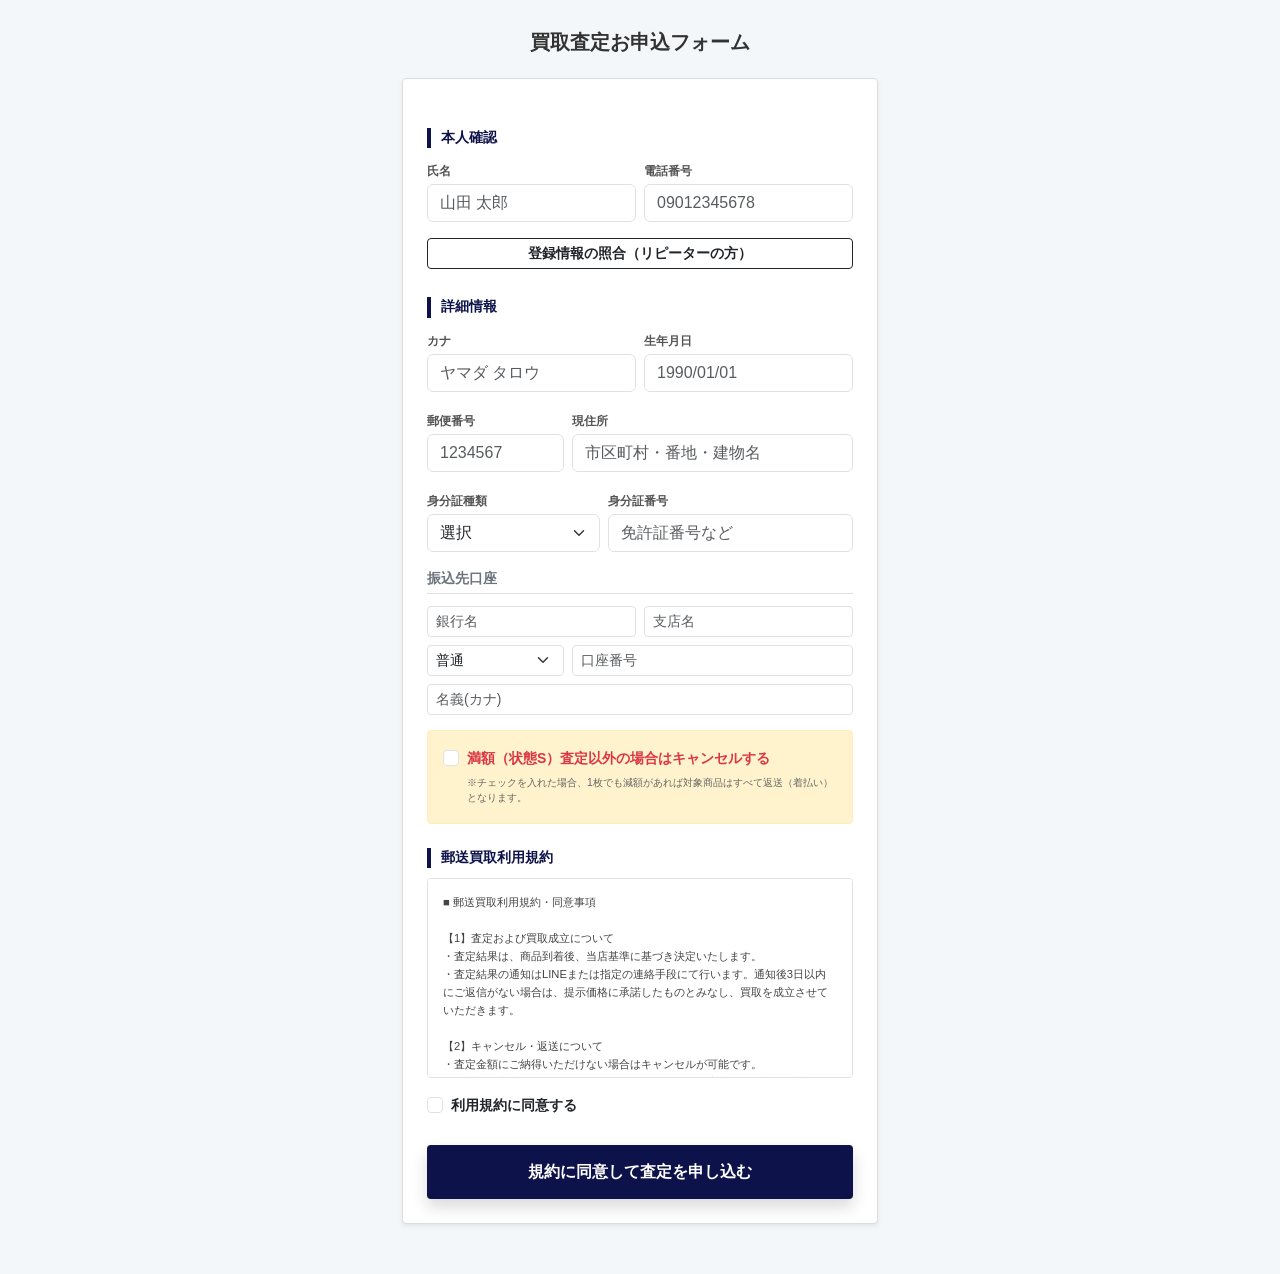
==== commit d1adefe2: "Update entry.html" ====
--- a/entry.html
+++ b/entry.html
@@ -3,7 +3,7 @@
 <head>
   <meta charset="UTF-8">
   <meta name="viewport" content="width=device-width, initial-scale=1">
-  <title>買取申込フォーム</title>
+  <title>カードショップ雷雷 買取申込フォーム</title>
   <link rel="stylesheet" href="https://cdn.jsdelivr.net/npm/bootstrap@5.3.0/dist/css/bootstrap.min.css">
   <script src="https://yubinbango.github.io/yubinbango/yubinbango.js" charset="UTF-8"></script>
   <style>
@@ -88,11 +88,39 @@
           <label class="form-check-label small fw-bold text-danger" for="cancelIfSubMax">
             満額（状態S）査定以外の場合はキャンセルする
           </label>
+          <div style="font-size: 0.65rem; color: #666; margin-top: 5px;">
+            ※チェックを入れた場合、1枚でも減額があれば対象商品はすべて返送（着払い）となります。
+          </div>
         </div>
       </div>
 
       <div class="section-title mt-4">郵送買取利用規約</div>
-      <div class="terms-box">（規約内容は省略）</div>
+      <div class="terms-box">■ 郵送買取利用規約・同意事項
+
+【1】査定および買取成立について
+・査定結果は、商品到着後、当店基準に基づき決定いたします。
+・査定結果の通知はLINEまたは指定の連絡手段にて行います。通知後3日以内にご返信がない場合は、提示価格に承諾したものとみなし、買取を成立させていただきます。
+
+【2】キャンセル・返送について
+・査定金額にご納得いただけない場合はキャンセルが可能です。
+・「満額査定以外キャンセル」を選択された場合、当店基準で状態S（満額）に満たない商品があった時点で、買取は不成立となり全品を返送いたします。
+・キャンセル時の返送料は、いかなる理由であってもお客様負担（着払い）となります。
+
+【3】商品の取り扱いについて
+・カードの状態評価（キズ・スレ・凹み・反り等）は当店独自の基準で行います。他店様の評価と異なる場合があることをご了承ください。
+・スリーブ、ローダー、バインダー等の梱包材は査定対象外です。返却の保証はいたしかねますので、あらかじめ外して発送してください。
+
+【4】配送および紛失について
+・配送中の事故、紛失、破損について、当店は一切の責任を負いません。適切な梱包と補償のある配送方法を推奨いたします。
+
+【5】本人確認と支払いについて
+・古物営業法に基づき、本人確認書類の提出が必須です。
+・振込先口座は、お申込者本人名義のものに限ります。
+・買取成立後、原則2営業日以内にお振込みいたします。振込手数料はお客様負担となります。
+
+【6】その他
+・申込内容に虚偽があった場合、取引を中止し、警察へ通報する場合があります。
+・本規約は、お申込みをいただいた時点で全項目に同意したものとみなします。</div>
 
       <div class="form-check mb-2">
         <input class="form-check-input" type="checkbox" id="agree" required>
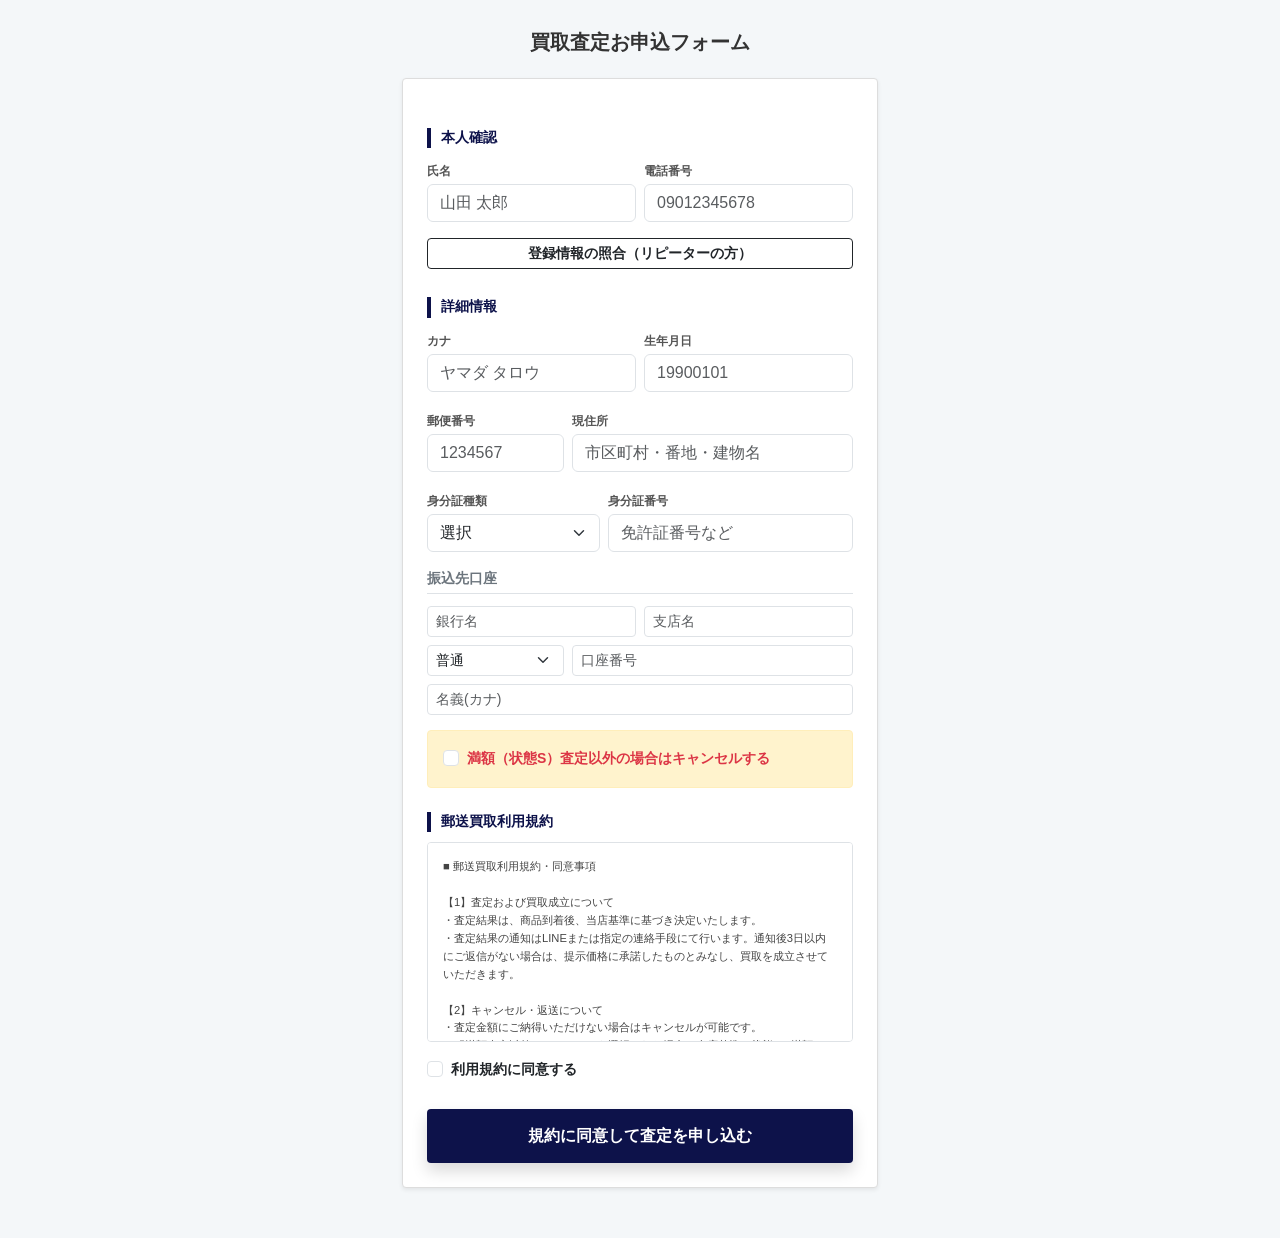
==== commit 37d4617c: "Update entry.html" ====
--- a/entry.html
+++ b/entry.html
@@ -23,8 +23,6 @@
     }
     .btn-submit { background: var(--main); color: white; width: 100%; padding: 15px; font-weight: bold; margin-top: 20px; border-radius: 4px; border: none; }
     .cancel-check-area { background: #fff3cd; padding: 15px; border-radius: 4px; margin-top: 15px; border: 1px solid #ffeeba; }
-    
-    /* 登録データがある（空欄OK）状態の入力欄スタイル */
     .field-masked { background-color: #e9ecef !important; border-color: #ced4da; }
     .field-masked::placeholder { color: #198754; font-weight: bold; font-size: 0.75rem; }
   </style>
@@ -50,7 +48,7 @@
         <div class="section-title mt-4">詳細情報</div>
         <div class="row g-2">
           <div class="col-6"><label class="form-label">カナ</label><input type="text" id="kana" class="form-control need-req" placeholder="ヤマダ タロウ" required></div>
-          <div class="col-6"><label class="form-label">生年月日</label><input type="text" id="birthday" class="form-control need-req" placeholder="1990/01/01" maxlength="10" required></div>
+          <div class="col-6"><label class="form-label">生年月日</label><input type="tel" id="birthday" class="form-control need-req" placeholder="19900101" maxlength="8" pattern="\d{8}" required></div>
         </div>
         <div class="row g-2 mt-2">
           <div class="col-4"><label class="form-label">郵便番号</label><input type="text" id="zip" class="form-control p-postal-code" placeholder="1234567"></div>
@@ -88,9 +86,6 @@
           <label class="form-check-label small fw-bold text-danger" for="cancelIfSubMax">
             満額（状態S）査定以外の場合はキャンセルする
           </label>
-          <div style="font-size: 0.65rem; color: #666; margin-top: 5px;">
-            ※チェックを入れた場合、1枚でも減額があれば対象商品はすべて返送（着払い）となります。
-          </div>
         </div>
       </div>
 
@@ -108,7 +103,7 @@
 
 【3】商品の取り扱いについて
 ・カードの状態評価（キズ・スレ・凹み・反り等）は当店独自の基準で行います。他店様の評価と異なる場合があることをご了承ください。
-・スリーブ、ローダー、バインダー等の梱包材は査定対象外です。返却の保証はいたしかねますので、あらかじめ外して発送してください。
+・スリーブ、ローダー、バインダー等の梱包材は査定対象外です。返却の保証いかなる理由であってもいたしかねますので、あらかじめ外して発送してください。
 
 【4】配送および紛失について
 ・配送中の事故、紛失、破損について、当店は一切の責任を負いません。適切な梱包と補償のある配送方法を推奨いたします。
@@ -133,27 +128,16 @@
 </div>
 
 <script>
+  // ★ここに新しいデプロイURLを貼り付けてください
   const GAS_URL = "https://script.google.com/macros/s/AKfycbwi7tWn74PWL-HD59oj7p1DZDdfddMn4wdJRJCCZJKznuBSLZ6GA88W6Lp-g1RrFkkSOw/exec";
   let matchedData = null;
 
-  // ページ読み込み時に元のプレースホルダー（入力例）を保存しておく
-  window.onload = () => {
-    document.querySelectorAll('.need-req').forEach(el => {
-      if(el.tagName === 'INPUT') {
-        el.setAttribute('data-orig-placeholder', el.placeholder || '');
-      }
-    });
+  // 生年月日入力：数字以外を排除
+  document.getElementById('birthday').oninput = function() {
+    this.value = this.value.replace(/\D/g, '');
   };
 
-  // 生年月日補完（「/」を自動挿入）
-  document.getElementById('birthday').addEventListener('input', function(e) {
-    let v = this.value.replace(/\D/g, '');
-    if (v.length >= 5) v = v.slice(0, 4) + '/' + v.slice(4, 6) + '/' + v.slice(6, 8);
-    else if (v.length >= 4) v = v.slice(0, 4) + '/' + v.slice(4);
-    this.value = v;
-  });
-
-  // 🌟 登録情報の照合（リピーター対応）
+  // 登録情報の照合（リピーター対応）
   document.getElementById('checkBtn').onclick = async function() {
     const name = document.getElementById('name').value.trim();
     const tel = document.getElementById('tel').value.trim();
@@ -164,8 +148,6 @@
     msg.style.display = "block";
     msg.className = "status-msg";
     msg.innerText = "過去の登録情報を確認中...";
-
-    const textFields = ['kana', 'birthday', 'addressText', 'idNum', 'bankName', 'bankBranch', 'bankNum', 'bankHolder'];
 
     try {
       const res = await fetch(`${GAS_URL}?action=search_full&searchTel=${tel.replace(/\D/g, '')}&searchName=${encodeURIComponent(name)}`);
@@ -174,43 +156,24 @@
       if(json.found) {
         matchedData = json.data;
         msg.className = "status-msg msg-success";
-        msg.innerText = "登録情報を確認しました！ 変更がある項目のみ新しく入力してください。";
-
-        textFields.forEach(id => {
-          const el = document.getElementById(id);
-          el.required = false; // 必須解除
-          el.value = ""; // 入力を空にする
-          el.placeholder = "登録データあり (変更時のみ入力)"; // スマートなプレースホルダー
+        msg.innerText = "登録情報を確認しました！ 変更がある項目のみ入力してください。";
+
+        document.querySelectorAll('.need-req').forEach(el => {
+          el.required = false;
+          el.placeholder = "登録データあり (変更時のみ入力)";
           el.classList.add('field-masked');
-          
-          // ユーザーが何か入力し始めたら色を元に戻す
-          el.oninput = function() {
-            if(this.value !== "") this.classList.remove('field-masked');
-            else this.classList.add('field-masked');
-          };
         });
-
-        // 選択項目（セレクトボックス）はプレースホルダーが使えないのでそのまま値をセット
-        if(matchedData.idType) document.getElementById('idType').value = matchedData.idType;
-        if(matchedData.bankType) document.getElementById('bankType').value = matchedData.bankType;
-        if(matchedData.cancelIfSubMax === "希望する") document.getElementById('cancelIfSubMax').checked = true;
-
       } else {
         matchedData = null;
         msg.className = "status-msg msg-error";
         msg.innerText = "登録情報が見つかりませんでした。全項目を入力してください。";
-        
-        // 🌟 失敗時は元の入力例（ヤマダ タロウ等）を復元し、必須に戻す
-        textFields.forEach(id => {
-          const el = document.getElementById(id);
+        document.querySelectorAll('.need-req').forEach(el => {
           el.required = true;
-          el.placeholder = el.getAttribute('data-orig-placeholder');
           el.classList.remove('field-masked');
         });
       }
     } catch(e) {
       alert("通信エラーが発生しました。");
-      msg.style.display = "none";
     } finally {
       this.disabled = false;
     }
@@ -222,12 +185,9 @@
     const btn = document.getElementById('submitBtn');
     btn.disabled = true; btn.innerText = "送信中...";
 
-    // 🌟 値を取得する際、空欄のままで過去データが存在すればそれを採用する
     const getRealVal = (id) => {
       const val = document.getElementById(id).value.trim();
-      if (val === "" && matchedData && matchedData[id]) {
-        return matchedData[id];
-      }
+      if (val === "" && matchedData && matchedData[id]) return matchedData[id];
       return val;
     };
 
@@ -238,12 +198,12 @@
         tel: document.getElementById('tel').value.trim(),
         kana: getRealVal('kana'),
         birthday: getRealVal('birthday'),
-        idType: document.getElementById('idType').value,
+        idType: getRealVal('idType'),
         idNum: getRealVal('idNum'),
         addressText: getRealVal('addressText'),
         bankName: getRealVal('bankName'),
         bankBranch: getRealVal('bankBranch'),
-        bankType: document.getElementById('bankType').value,
+        bankType: getRealVal('bankType'),
         bankNum: getRealVal('bankNum'),
         bankHolder: getRealVal('bankHolder'),
         cancelIfSubMax: document.getElementById('cancelIfSubMax').checked ? "希望する" : "希望しない"
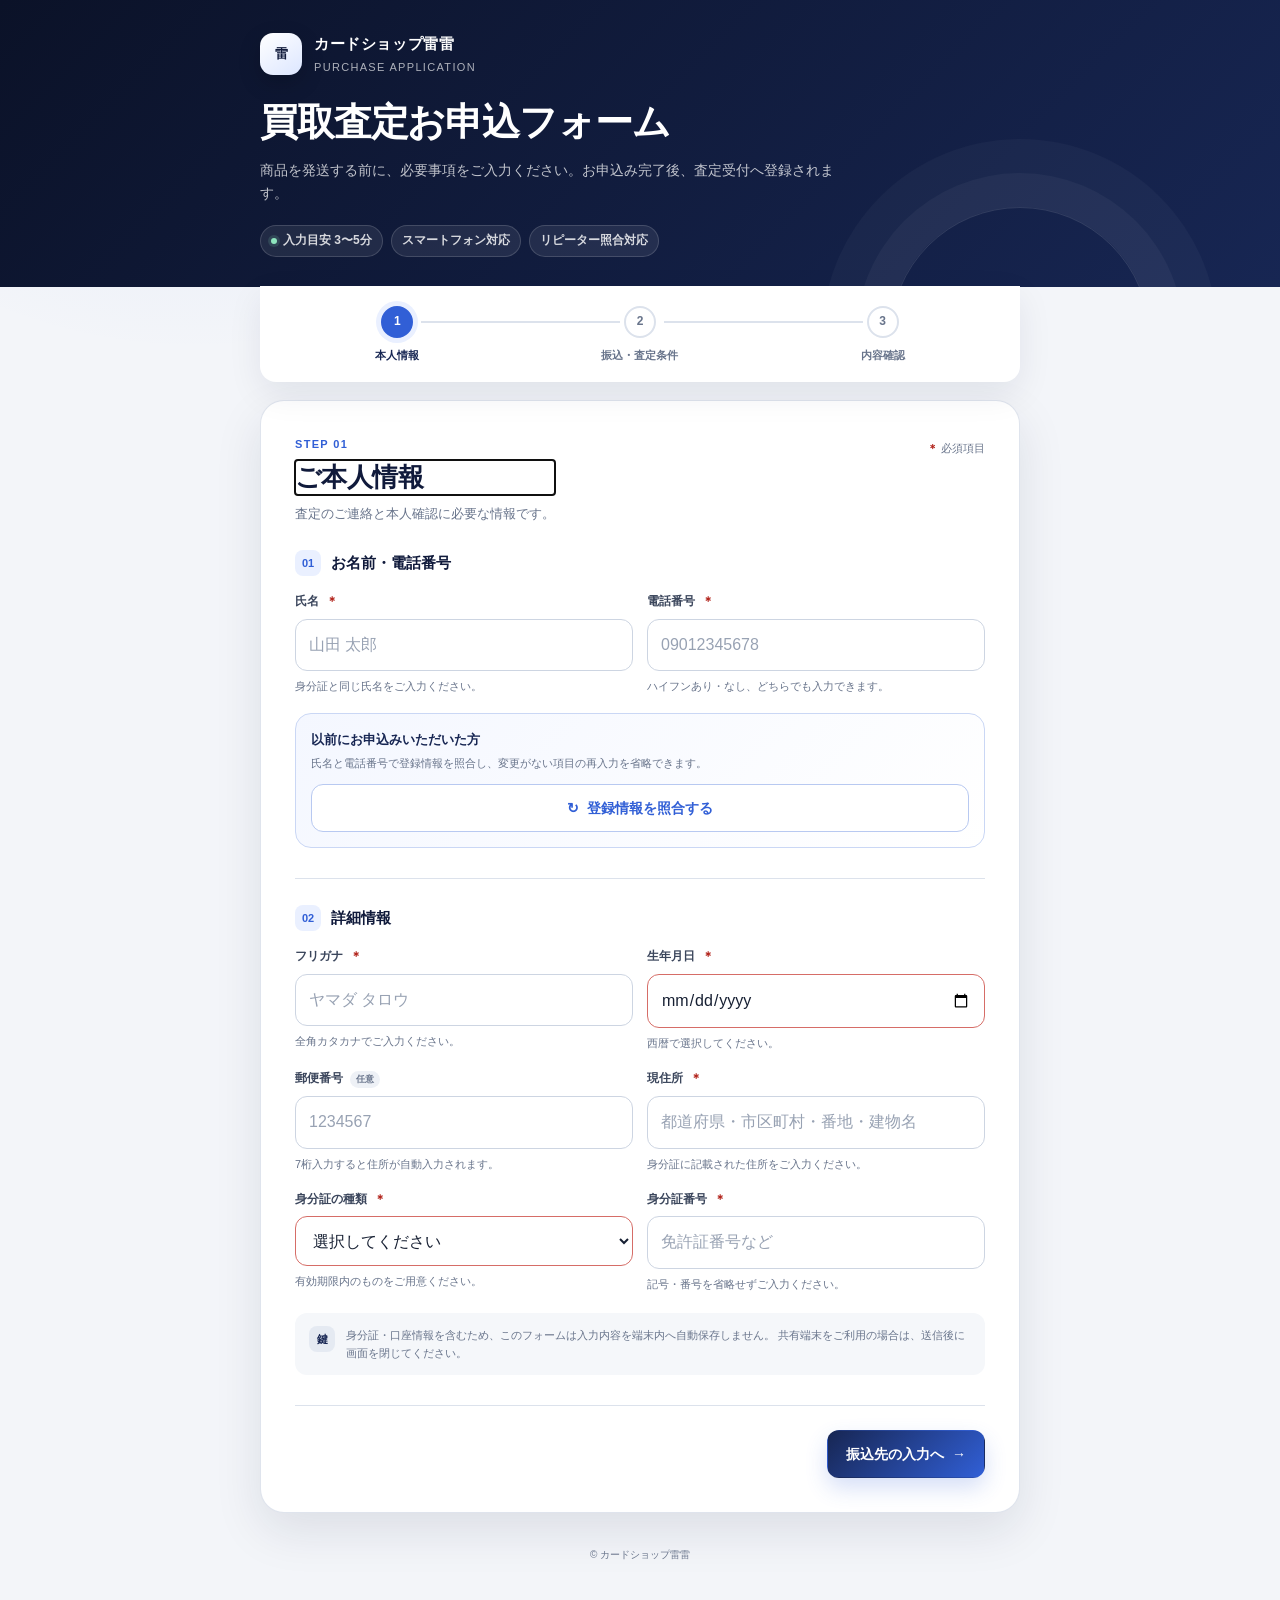
==== commit e9056d12: "Update entry.html" ====
--- a/entry.html
+++ b/entry.html
@@ -1,228 +1,2125 @@
-<!DOCTYPE html>
+<!doctype html>
 <html lang="ja">
 <head>
-  <meta charset="UTF-8">
-  <meta name="viewport" content="width=device-width, initial-scale=1">
-  <title>カードショップ雷雷 買取申込フォーム</title>
-  <link rel="stylesheet" href="https://cdn.jsdelivr.net/npm/bootstrap@5.3.0/dist/css/bootstrap.min.css">
-  <script src="https://yubinbango.github.io/yubinbango/yubinbango.js" charset="UTF-8"></script>
+  <meta charset="utf-8">
+  <meta name="viewport" content="width=device-width, initial-scale=1, viewport-fit=cover">
+  <meta name="theme-color" content="#101a3b">
+  <meta name="description" content="カードショップ雷雷の買取査定お申込フォームです。">
+  <meta name="referrer" content="no-referrer">
+  <title>買取査定お申込フォーム｜カードショップ雷雷</title>
+  <script defer src="https://yubinbango.github.io/yubinbango/yubinbango.js" charset="UTF-8"></script>
   <style>
-    :root { --main: #0d124a; --bg: #f4f7f9; }
-    body { background: var(--bg); color: #333; font-family: sans-serif; padding-bottom: 50px; }
-    .container { max-width: 500px; margin-top: 30px; }
-    .card { border: 1px solid #ddd; border-radius: 4px; box-shadow: 0 1px 3px rgba(0,0,0,0.1); }
-    .section-title { font-size: 0.85rem; font-weight: bold; color: var(--main); border-left: 4px solid var(--main); padding-left: 10px; margin: 25px 0 10px; }
-    .form-label { font-weight: bold; font-size: 0.75rem; color: #555; margin-bottom: 4px; }
-    .status-msg { font-size: 0.8rem; font-weight: bold; padding: 12px; border-radius: 4px; margin-bottom: 15px; display: none; border: 1px solid transparent; }
-    .msg-success { background: #d1e7dd; border-color: #badbcc; color: #0f5132; }
-    .msg-error { background: #f8d7da; border-color: #f5c2c7; color: #842029; }
-    .terms-box { 
-      background: #fff; border: 1px solid #dee2e6; padding: 15px; font-size: 0.7rem; 
-      height: 200px; overflow-y: scroll; margin-bottom: 15px; line-height: 1.6; 
-      color: #444; white-space: pre-wrap; border-radius: 4px;
-    }
-    .btn-submit { background: var(--main); color: white; width: 100%; padding: 15px; font-weight: bold; margin-top: 20px; border-radius: 4px; border: none; }
-    .cancel-check-area { background: #fff3cd; padding: 15px; border-radius: 4px; margin-top: 15px; border: 1px solid #ffeeba; }
-    .field-masked { background-color: #e9ecef !important; border-color: #ced4da; }
-    .field-masked::placeholder { color: #198754; font-weight: bold; font-size: 0.75rem; }
+    :root {
+      color-scheme: light;
+      --navy-950: #0b1228;
+      --navy-900: #101a3b;
+      --navy-800: #172653;
+      --navy-700: #20366f;
+      --blue-600: #315fd6;
+      --blue-500: #4976e8;
+      --blue-100: #eaf0ff;
+      --ink-900: #172033;
+      --ink-700: #3b465c;
+      --ink-500: #68748b;
+      --line: #dce2ec;
+      --surface: #ffffff;
+      --canvas: #f3f5f9;
+      --success: #137a52;
+      --success-bg: #e8f7f0;
+      --warning: #8a5a00;
+      --warning-bg: #fff6dc;
+      --danger: #b3261e;
+      --danger-bg: #fff0ef;
+      --focus: #8bb0ff;
+      --shadow: 0 18px 48px rgba(16, 26, 59, 0.1);
+      --radius-xl: 24px;
+      --radius-lg: 16px;
+      --radius-md: 12px;
+    }
+
+    *,
+    *::before,
+    *::after {
+      box-sizing: border-box;
+    }
+
+    html {
+      scroll-behavior: smooth;
+      background: var(--canvas);
+    }
+
+    body {
+      margin: 0;
+      min-width: 320px;
+      background:
+        radial-gradient(circle at 15% -10%, rgba(73, 118, 232, 0.14), transparent 32rem),
+        var(--canvas);
+      color: var(--ink-900);
+      font-family:
+        -apple-system, BlinkMacSystemFont, "Segoe UI", "Noto Sans JP",
+        "Hiragino Kaku Gothic ProN", "Yu Gothic", Meiryo, sans-serif;
+      font-size: 16px;
+      line-height: 1.65;
+      -webkit-font-smoothing: antialiased;
+      padding-bottom: max(28px, env(safe-area-inset-bottom));
+    }
+
+    button,
+    input,
+    select,
+    textarea {
+      font: inherit;
+    }
+
+    button {
+      touch-action: manipulation;
+    }
+
+    [hidden] {
+      display: none !important;
+    }
+
+    .skip-link {
+      position: fixed;
+      top: 8px;
+      left: 8px;
+      z-index: 100;
+      transform: translateY(-150%);
+      padding: 10px 14px;
+      border-radius: 8px;
+      background: var(--navy-950);
+      color: #fff;
+      text-decoration: none;
+    }
+
+    .skip-link:focus {
+      transform: translateY(0);
+    }
+
+    .site-header {
+      background: linear-gradient(135deg, var(--navy-950), var(--navy-800));
+      color: #fff;
+      overflow: hidden;
+    }
+
+    .header-inner {
+      width: min(100% - 32px, 760px);
+      margin: 0 auto;
+      padding: 32px 0 30px;
+      position: relative;
+    }
+
+    .header-inner::after {
+      content: "";
+      position: absolute;
+      width: 260px;
+      height: 260px;
+      right: -130px;
+      bottom: -180px;
+      border: 1px solid rgba(255, 255, 255, 0.12);
+      border-radius: 50%;
+      box-shadow:
+        0 0 0 34px rgba(255, 255, 255, 0.04),
+        0 0 0 68px rgba(255, 255, 255, 0.03);
+      pointer-events: none;
+    }
+
+    .brand {
+      display: flex;
+      align-items: center;
+      gap: 12px;
+      margin-bottom: 22px;
+    }
+
+    .brand-mark {
+      display: grid;
+      place-items: center;
+      width: 42px;
+      height: 42px;
+      border-radius: 13px;
+      background: linear-gradient(145deg, #fff, #dce6ff);
+      color: var(--navy-900);
+      font-size: 13px;
+      font-weight: 900;
+      letter-spacing: -0.04em;
+      box-shadow: 0 8px 22px rgba(0, 0, 0, 0.18);
+    }
+
+    .brand-copy {
+      display: grid;
+      gap: 1px;
+    }
+
+    .brand-name {
+      font-size: 15px;
+      font-weight: 800;
+      letter-spacing: 0.04em;
+    }
+
+    .brand-sub {
+      color: rgba(255, 255, 255, 0.66);
+      font-size: 11px;
+      letter-spacing: 0.12em;
+    }
+
+    .header-title {
+      max-width: 620px;
+      margin: 0;
+      font-size: clamp(26px, 6vw, 38px);
+      line-height: 1.3;
+      letter-spacing: -0.03em;
+    }
+
+    .header-lead {
+      max-width: 600px;
+      margin: 12px 0 0;
+      color: rgba(255, 255, 255, 0.74);
+      font-size: 14px;
+    }
+
+    .header-meta {
+      display: flex;
+      flex-wrap: wrap;
+      gap: 8px;
+      margin-top: 20px;
+    }
+
+    .meta-chip {
+      display: inline-flex;
+      align-items: center;
+      gap: 6px;
+      min-height: 30px;
+      padding: 5px 10px;
+      border: 1px solid rgba(255, 255, 255, 0.15);
+      border-radius: 999px;
+      background: rgba(255, 255, 255, 0.08);
+      color: rgba(255, 255, 255, 0.82);
+      font-size: 12px;
+      font-weight: 700;
+    }
+
+    .meta-dot {
+      width: 6px;
+      height: 6px;
+      border-radius: 50%;
+      background: #8de5be;
+      box-shadow: 0 0 0 3px rgba(141, 229, 190, 0.14);
+    }
+
+    .page {
+      width: min(100% - 24px, 760px);
+      margin: -1px auto 0;
+    }
+
+    .progress-card {
+      position: relative;
+      z-index: 2;
+      margin-top: -1px;
+      padding: 20px 18px 18px;
+      border-radius: 0 0 var(--radius-lg) var(--radius-lg);
+      background: var(--surface);
+      box-shadow: 0 12px 34px rgba(16, 26, 59, 0.08);
+    }
+
+    .steps {
+      display: grid;
+      grid-template-columns: repeat(3, 1fr);
+      gap: 4px;
+      padding: 0;
+      margin: 0;
+      list-style: none;
+    }
+
+    .step {
+      position: relative;
+      display: grid;
+      justify-items: center;
+      gap: 8px;
+      color: var(--ink-500);
+      font-size: 11px;
+      font-weight: 800;
+      text-align: center;
+    }
+
+    .step::before {
+      content: "";
+      position: absolute;
+      top: 15px;
+      left: calc(-50% + 20px);
+      width: calc(100% - 40px);
+      height: 2px;
+      background: var(--line);
+    }
+
+    .step:first-child::before {
+      display: none;
+    }
+
+    .step-number {
+      position: relative;
+      z-index: 1;
+      display: grid;
+      place-items: center;
+      width: 32px;
+      height: 32px;
+      border: 2px solid var(--line);
+      border-radius: 50%;
+      background: var(--surface);
+      color: var(--ink-500);
+      font-size: 12px;
+      transition: 160ms ease;
+    }
+
+    .step.is-current,
+    .step.is-complete {
+      color: var(--navy-800);
+    }
+
+    .step.is-current .step-number {
+      border-color: var(--blue-600);
+      background: var(--blue-600);
+      color: #fff;
+      box-shadow: 0 0 0 5px var(--blue-100);
+    }
+
+    .step.is-complete .step-number {
+      border-color: var(--success);
+      background: var(--success-bg);
+      color: var(--success);
+    }
+
+    .step.is-complete::before,
+    .step.is-current::before {
+      background: var(--success);
+    }
+
+    .status {
+      display: flex;
+      align-items: flex-start;
+      gap: 10px;
+      margin: 18px 0 0;
+      padding: 13px 14px;
+      border: 1px solid var(--line);
+      border-radius: var(--radius-md);
+      background: var(--surface);
+      color: var(--ink-700);
+      font-size: 13px;
+      font-weight: 700;
+      box-shadow: 0 8px 22px rgba(16, 26, 59, 0.05);
+    }
+
+    .status::before {
+      content: "i";
+      flex: 0 0 auto;
+      display: grid;
+      place-items: center;
+      width: 20px;
+      height: 20px;
+      margin-top: 1px;
+      border-radius: 50%;
+      background: var(--blue-100);
+      color: var(--blue-600);
+      font-family: Georgia, serif;
+      font-size: 13px;
+      font-weight: 800;
+    }
+
+    .status.is-success {
+      border-color: #b8e0ce;
+      background: var(--success-bg);
+      color: #0f6845;
+    }
+
+    .status.is-success::before {
+      content: "✓";
+      background: var(--success);
+      color: #fff;
+      font-family: inherit;
+    }
+
+    .status.is-error {
+      border-color: #f0c3bf;
+      background: var(--danger-bg);
+      color: var(--danger);
+    }
+
+    .status.is-error::before {
+      content: "!";
+      background: var(--danger);
+      color: #fff;
+      font-family: inherit;
+    }
+
+    .form-shell {
+      margin-top: 18px;
+    }
+
+    .panel {
+      padding: clamp(20px, 5vw, 34px);
+      border: 1px solid rgba(220, 226, 236, 0.9);
+      border-radius: var(--radius-xl);
+      background: var(--surface);
+      box-shadow: var(--shadow);
+    }
+
+    .panel-head {
+      display: flex;
+      align-items: flex-start;
+      justify-content: space-between;
+      gap: 16px;
+      margin-bottom: 26px;
+    }
+
+    .eyebrow {
+      margin: 0 0 6px;
+      color: var(--blue-600);
+      font-size: 11px;
+      font-weight: 900;
+      letter-spacing: 0.12em;
+      text-transform: uppercase;
+    }
+
+    .panel-title {
+      margin: 0;
+      color: var(--navy-900);
+      font-size: clamp(21px, 4.5vw, 26px);
+      line-height: 1.35;
+      letter-spacing: -0.02em;
+    }
+
+    .panel-description {
+      margin: 8px 0 0;
+      color: var(--ink-500);
+      font-size: 13px;
+    }
+
+    .required-note {
+      flex: 0 0 auto;
+      margin-top: 4px;
+      color: var(--ink-500);
+      font-size: 11px;
+    }
+
+    .required-note span,
+    .required-badge {
+      color: var(--danger);
+      font-weight: 800;
+    }
+
+    .section + .section {
+      margin-top: 30px;
+      padding-top: 26px;
+      border-top: 1px solid var(--line);
+    }
+
+    .section-heading {
+      display: flex;
+      align-items: center;
+      gap: 10px;
+      margin: 0 0 16px;
+      color: var(--navy-900);
+      font-size: 15px;
+      font-weight: 900;
+    }
+
+    .section-index {
+      display: grid;
+      place-items: center;
+      width: 26px;
+      height: 26px;
+      border-radius: 8px;
+      background: var(--blue-100);
+      color: var(--blue-600);
+      font-size: 11px;
+    }
+
+    .field-grid {
+      display: grid;
+      grid-template-columns: repeat(2, minmax(0, 1fr));
+      gap: 17px 14px;
+    }
+
+    .field {
+      min-width: 0;
+    }
+
+    .field.is-wide {
+      grid-column: 1 / -1;
+    }
+
+    .field.is-narrow {
+      grid-column: span 1;
+    }
+
+    .field-label {
+      display: flex;
+      align-items: center;
+      gap: 7px;
+      margin: 0 0 7px;
+      color: var(--ink-700);
+      font-size: 12px;
+      font-weight: 850;
+    }
+
+    .optional-badge {
+      padding: 1px 6px;
+      border-radius: 999px;
+      background: #eef1f6;
+      color: var(--ink-500);
+      font-size: 9px;
+      font-weight: 800;
+    }
+
+    .control {
+      width: 100%;
+      min-height: 50px;
+      padding: 12px 13px;
+      border: 1px solid #cdd5e2;
+      border-radius: var(--radius-md);
+      outline: none;
+      background: #fff;
+      color: var(--ink-900);
+      font-size: 16px;
+      transition:
+        border-color 140ms ease,
+        box-shadow 140ms ease,
+        background-color 140ms ease;
+    }
+
+    select.control {
+      padding-right: 34px;
+    }
+
+    .control::placeholder {
+      color: #98a2b3;
+      opacity: 1;
+    }
+
+    .control:hover {
+      border-color: #9da9bc;
+    }
+
+    .control:focus {
+      border-color: var(--blue-500);
+      box-shadow: 0 0 0 4px rgba(73, 118, 232, 0.14);
+    }
+
+    .control:invalid:not(:placeholder-shown):not(:focus) {
+      border-color: #d66d67;
+    }
+
+    .control.is-reused {
+      border-style: dashed;
+      border-color: #9fcdbb;
+      background: #f3fbf7;
+    }
+
+    .control.is-reused::placeholder {
+      color: var(--success);
+      font-size: 12px;
+      font-weight: 750;
+    }
+
+    .field-hint {
+      min-height: 18px;
+      margin: 6px 0 0;
+      color: var(--ink-500);
+      font-size: 11px;
+    }
+
+    .field-hint.is-error {
+      color: var(--danger);
+      font-weight: 700;
+    }
+
+    .lookup-card {
+      margin-top: 18px;
+      padding: 15px;
+      border: 1px solid #cad7f5;
+      border-radius: var(--radius-lg);
+      background: linear-gradient(135deg, #f4f7ff, #fff);
+    }
+
+    .lookup-copy {
+      margin-bottom: 12px;
+    }
+
+    .lookup-title {
+      margin: 0;
+      color: var(--navy-800);
+      font-size: 13px;
+      font-weight: 900;
+    }
+
+    .lookup-text {
+      margin: 3px 0 0;
+      color: var(--ink-500);
+      font-size: 11px;
+    }
+
+    .btn {
+      display: inline-flex;
+      align-items: center;
+      justify-content: center;
+      gap: 8px;
+      min-height: 48px;
+      padding: 11px 18px;
+      border: 1px solid transparent;
+      border-radius: var(--radius-md);
+      cursor: pointer;
+      font-size: 14px;
+      font-weight: 850;
+      line-height: 1.2;
+      text-decoration: none;
+      transition:
+        transform 120ms ease,
+        box-shadow 120ms ease,
+        background-color 120ms ease,
+        border-color 120ms ease;
+    }
+
+    .btn:hover:not(:disabled) {
+      transform: translateY(-1px);
+    }
+
+    .btn:focus-visible {
+      outline: 3px solid var(--focus);
+      outline-offset: 2px;
+    }
+
+    .btn:disabled {
+      cursor: not-allowed;
+      opacity: 0.62;
+    }
+
+    .btn-primary {
+      background: linear-gradient(135deg, var(--navy-800), var(--blue-600));
+      color: #fff;
+      box-shadow: 0 10px 22px rgba(49, 95, 214, 0.2);
+    }
+
+    .btn-primary:hover:not(:disabled) {
+      box-shadow: 0 13px 26px rgba(49, 95, 214, 0.26);
+    }
+
+    .btn-secondary {
+      border-color: #cdd5e2;
+      background: #fff;
+      color: var(--navy-800);
+    }
+
+    .btn-lookup {
+      width: 100%;
+      border-color: #b8c9f1;
+      background: #fff;
+      color: var(--blue-600);
+    }
+
+    .button-row {
+      display: flex;
+      justify-content: space-between;
+      gap: 12px;
+      margin-top: 30px;
+      padding-top: 24px;
+      border-top: 1px solid var(--line);
+    }
+
+    .button-row .btn {
+      min-width: 148px;
+    }
+
+    .button-row .btn:last-child {
+      margin-left: auto;
+    }
+
+    .privacy-note {
+      display: flex;
+      gap: 11px;
+      margin-top: 20px;
+      padding: 13px 14px;
+      border-radius: var(--radius-md);
+      background: #f5f7fa;
+      color: var(--ink-500);
+      font-size: 11px;
+    }
+
+    .privacy-icon {
+      flex: 0 0 auto;
+      display: grid;
+      place-items: center;
+      width: 26px;
+      height: 26px;
+      border-radius: 8px;
+      background: #e5eaf2;
+      color: var(--navy-800);
+      font-weight: 900;
+    }
+
+    .choice-card {
+      position: relative;
+      display: grid;
+      grid-template-columns: auto 1fr;
+      gap: 13px;
+      padding: 17px;
+      border: 1px solid #d8dee9;
+      border-radius: var(--radius-lg);
+      cursor: pointer;
+      transition:
+        border-color 140ms ease,
+        background-color 140ms ease,
+        box-shadow 140ms ease;
+    }
+
+    .choice-card:has(input:checked) {
+      border-color: var(--blue-500);
+      background: #f4f7ff;
+      box-shadow: 0 0 0 3px rgba(73, 118, 232, 0.1);
+    }
+
+    .choice-card input {
+      width: 20px;
+      height: 20px;
+      margin: 2px 0 0;
+      accent-color: var(--blue-600);
+    }
+
+    .choice-title {
+      display: block;
+      color: var(--navy-900);
+      font-size: 14px;
+      font-weight: 900;
+    }
+
+    .choice-description {
+      display: block;
+      margin-top: 4px;
+      color: var(--ink-500);
+      font-size: 11px;
+      line-height: 1.6;
+    }
+
+    .warning-note {
+      margin: 12px 0 0;
+      padding: 12px 13px;
+      border-radius: var(--radius-md);
+      background: var(--warning-bg);
+      color: var(--warning);
+      font-size: 11px;
+      font-weight: 700;
+    }
+
+    .summary-list {
+      display: grid;
+      gap: 0;
+      margin: 0;
+      border: 1px solid var(--line);
+      border-radius: var(--radius-lg);
+      overflow: hidden;
+    }
+
+    .summary-row {
+      display: grid;
+      grid-template-columns: minmax(110px, 34%) 1fr;
+      gap: 14px;
+      padding: 12px 14px;
+      background: #fff;
+    }
+
+    .summary-row + .summary-row {
+      border-top: 1px solid var(--line);
+    }
+
+    .summary-row dt {
+      color: var(--ink-500);
+      font-size: 11px;
+      font-weight: 750;
+    }
+
+    .summary-row dd {
+      margin: 0;
+      color: var(--ink-900);
+      font-size: 13px;
+      font-weight: 750;
+      overflow-wrap: anywhere;
+    }
+
+    .summary-private {
+      color: var(--success);
+    }
+
+    .terms-wrap {
+      margin-top: 22px;
+    }
+
+    .terms-heading {
+      display: flex;
+      align-items: center;
+      justify-content: space-between;
+      gap: 10px;
+      margin-bottom: 9px;
+    }
+
+    .terms-heading h3 {
+      margin: 0;
+      color: var(--navy-900);
+      font-size: 14px;
+    }
+
+    .terms-version {
+      color: var(--ink-500);
+      font-size: 10px;
+    }
+
+    .terms-box {
+      max-height: 290px;
+      padding: 17px;
+      border: 1px solid #cdd5e2;
+      border-radius: var(--radius-md);
+      overflow-y: auto;
+      background: #f9fafc;
+      color: var(--ink-700);
+      font-size: 11px;
+      line-height: 1.8;
+      overscroll-behavior: contain;
+    }
+
+    .terms-box h4 {
+      margin: 17px 0 5px;
+      color: var(--navy-900);
+      font-size: 12px;
+    }
+
+    .terms-box h4:first-child {
+      margin-top: 0;
+    }
+
+    .terms-box ul {
+      padding-left: 1.4em;
+      margin: 0;
+    }
+
+    .agreement {
+      display: grid;
+      grid-template-columns: auto 1fr;
+      gap: 12px;
+      align-items: start;
+      margin-top: 16px;
+      padding: 16px;
+      border: 1px solid #d5dce8;
+      border-radius: var(--radius-md);
+      background: #fff;
+      cursor: pointer;
+    }
+
+    .agreement:has(input:checked) {
+      border-color: #9fcdbb;
+      background: #f3fbf7;
+    }
+
+    .agreement input {
+      width: 21px;
+      height: 21px;
+      margin: 2px 0 0;
+      accent-color: var(--success);
+    }
+
+    .agreement-copy {
+      color: var(--ink-900);
+      font-size: 13px;
+      font-weight: 850;
+    }
+
+    .agreement-note {
+      display: block;
+      margin-top: 3px;
+      color: var(--ink-500);
+      font-size: 10px;
+      font-weight: 500;
+    }
+
+    .submit-button {
+      width: 100%;
+      min-height: 56px;
+      margin-top: 18px;
+      font-size: 15px;
+    }
+
+    .spinner {
+      width: 17px;
+      height: 17px;
+      border: 2px solid rgba(255, 255, 255, 0.38);
+      border-top-color: #fff;
+      border-radius: 50%;
+      animation: spin 700ms linear infinite;
+    }
+
+    @keyframes spin {
+      to { transform: rotate(360deg); }
+    }
+
+    .success-panel {
+      padding: clamp(30px, 8vw, 54px) clamp(22px, 6vw, 44px);
+      border: 1px solid #c1e3d3;
+      border-radius: var(--radius-xl);
+      background: var(--surface);
+      text-align: center;
+      box-shadow: var(--shadow);
+    }
+
+    .success-mark {
+      display: grid;
+      place-items: center;
+      width: 64px;
+      height: 64px;
+      margin: 0 auto 18px;
+      border-radius: 50%;
+      background: var(--success-bg);
+      color: var(--success);
+      font-size: 30px;
+      font-weight: 900;
+      box-shadow: 0 0 0 9px rgba(19, 122, 82, 0.07);
+    }
+
+    .success-panel h2 {
+      margin: 0;
+      color: var(--navy-900);
+      font-size: 25px;
+    }
+
+    .success-panel > p {
+      max-width: 500px;
+      margin: 10px auto 0;
+      color: var(--ink-500);
+      font-size: 13px;
+    }
+
+    .receipt-id {
+      display: inline-grid;
+      gap: 2px;
+      margin-top: 18px;
+      padding: 10px 18px;
+      border-radius: var(--radius-md);
+      background: #f1f4f8;
+    }
+
+    .receipt-id small {
+      color: var(--ink-500);
+      font-size: 9px;
+      font-weight: 800;
+    }
+
+    .receipt-id strong {
+      color: var(--navy-900);
+      font-size: 14px;
+      letter-spacing: 0.05em;
+    }
+
+    .next-steps {
+      display: grid;
+      gap: 10px;
+      max-width: 520px;
+      margin: 24px auto 0;
+      padding: 0;
+      list-style: none;
+      text-align: left;
+      counter-reset: next;
+    }
+
+    .next-steps li {
+      display: grid;
+      grid-template-columns: 28px 1fr;
+      gap: 10px;
+      align-items: start;
+      color: var(--ink-700);
+      font-size: 12px;
+      counter-increment: next;
+    }
+
+    .next-steps li::before {
+      content: counter(next);
+      display: grid;
+      place-items: center;
+      width: 28px;
+      height: 28px;
+      border-radius: 9px;
+      background: var(--blue-100);
+      color: var(--blue-600);
+      font-size: 11px;
+      font-weight: 900;
+    }
+
+    .page-footer {
+      padding: 24px 8px 0;
+      color: var(--ink-500);
+      font-size: 10px;
+      text-align: center;
+    }
+
+    .honeypot {
+      position: absolute !important;
+      left: -10000px !important;
+      width: 1px !important;
+      height: 1px !important;
+      overflow: hidden !important;
+    }
+
+    @media (max-width: 560px) {
+      .header-inner {
+        width: min(100% - 28px, 760px);
+        padding-top: 24px;
+      }
+
+      .page {
+        width: min(100% - 16px, 760px);
+      }
+
+      .progress-card {
+        padding-inline: 10px;
+      }
+
+      .step {
+        font-size: 10px;
+      }
+
+      .panel {
+        border-radius: 20px;
+      }
+
+      .panel-head {
+        display: block;
+      }
+
+      .required-note {
+        margin-top: 8px;
+      }
+
+      .field-grid {
+        grid-template-columns: 1fr;
+      }
+
+      .field.is-narrow {
+        grid-column: 1 / -1;
+      }
+
+      .button-row {
+        flex-direction: column-reverse;
+      }
+
+      .button-row .btn {
+        width: 100%;
+      }
+
+      .summary-row {
+        grid-template-columns: 92px 1fr;
+      }
+    }
+
+    @media (prefers-reduced-motion: reduce) {
+      *,
+      *::before,
+      *::after {
+        scroll-behavior: auto !important;
+        animation-duration: 0.01ms !important;
+        animation-iteration-count: 1 !important;
+        transition-duration: 0.01ms !important;
+      }
+    }
   </style>
 </head>
 <body>
-<div class="container">
-  <h5 class="fw-bold text-center mb-4">買取査定お申込フォーム</h5>
-  
-  <div id="statusMsg" class="status-msg"></div>
-
-  <div class="card p-4 shadow-sm">
-    <form id="entryForm" class="h-adr">
-      <span class="p-country-name" style="display:none;">Japan</span>
-
-      <div class="section-title">本人確認</div>
-      <div class="row g-2">
-        <div class="col-6"><label class="form-label">氏名</label><input type="text" id="name" class="form-control" placeholder="山田 太郎" required></div>
-        <div class="col-6"><label class="form-label">電話番号</label><input type="tel" id="tel" class="form-control" placeholder="09012345678" required></div>
-      </div>
-      <button type="button" class="btn btn-outline-dark btn-sm w-100 mt-3 mb-1 fw-bold" id="checkBtn">登録情報の照合（リピーターの方）</button>
-
-      <div id="otherFields">
-        <div class="section-title mt-4">詳細情報</div>
-        <div class="row g-2">
-          <div class="col-6"><label class="form-label">カナ</label><input type="text" id="kana" class="form-control need-req" placeholder="ヤマダ タロウ" required></div>
-          <div class="col-6"><label class="form-label">生年月日</label><input type="tel" id="birthday" class="form-control need-req" placeholder="19900101" maxlength="8" pattern="\d{8}" required></div>
-        </div>
-        <div class="row g-2 mt-2">
-          <div class="col-4"><label class="form-label">郵便番号</label><input type="text" id="zip" class="form-control p-postal-code" placeholder="1234567"></div>
-          <div class="col-8"><label class="form-label">現住所</label><input type="text" id="addressText" class="form-control need-req p-region p-locality p-street-address p-extended-address" placeholder="市区町村・番地・建物名" required></div>
-        </div>
-        
-        <div class="row g-2 mt-2">
-          <div class="col-5">
-            <label class="form-label">身分証種類</label>
-            <select id="idType" class="form-select need-req" required>
-              <option value="">選択</option>
-              <option value="運転免許証">運転免許証</option>
-              <option value="健康保険証">健康保険証</option>
-              <option value="マイナンバーカード">マイナンバーカード</option>
-              <option value="パスポート">パスポート</option>
-              <option value="学生証">学生証</option>
-            </select>
-          </div>
-          <div class="col-7"><label class="form-label">身分証番号</label><input type="text" id="idNum" class="form-control need-req" placeholder="免許証番号など" required></div>
-        </div>
-
-        <div class="mt-3 border-bottom pb-1 fw-bold small text-secondary">振込先口座</div>
-        <div class="row g-2 mt-1">
-          <div class="col-6"><input type="text" id="bankName" class="form-control form-control-sm need-req" placeholder="銀行名" required></div>
-          <div class="col-6"><input type="text" id="bankBranch" class="form-control form-control-sm need-req" placeholder="支店名" required></div>
-          <div class="col-4"><select id="bankType" class="form-select form-select-sm"><option value="普通">普通</option><option value="当座">当座</option></select></div>
-          <div class="col-8"><input type="text" id="bankNum" class="form-control form-control-sm need-req" placeholder="口座番号" required></div>
-          <div class="col-12"><input type="text" id="bankHolder" class="form-control form-control-sm need-req" placeholder="名義(カナ)" required></div>
+  <a class="skip-link" href="#applicationForm">申込フォームへ移動</a>
+
+  <header class="site-header">
+    <div class="header-inner">
+      <div class="brand" aria-label="カードショップ雷雷">
+        <div class="brand-mark" aria-hidden="true">雷</div>
+        <div class="brand-copy">
+          <span class="brand-name">カードショップ雷雷</span>
+          <span class="brand-sub">PURCHASE APPLICATION</span>
         </div>
       </div>
-
-      <div class="cancel-check-area">
-        <div class="form-check">
-          <input class="form-check-input" type="checkbox" id="cancelIfSubMax">
-          <label class="form-check-label small fw-bold text-danger" for="cancelIfSubMax">
-            満額（状態S）査定以外の場合はキャンセルする
-          </label>
+      <h1 class="header-title">買取査定お申込フォーム</h1>
+      <p class="header-lead">
+        商品を発送する前に、必要事項をご入力ください。お申込み完了後、査定受付へ登録されます。
+      </p>
+      <div class="header-meta" aria-label="フォーム情報">
+        <span class="meta-chip"><span class="meta-dot" aria-hidden="true"></span>入力目安 3〜5分</span>
+        <span class="meta-chip">スマートフォン対応</span>
+        <span class="meta-chip">リピーター照合対応</span>
+      </div>
+    </div>
+  </header>
+
+  <main class="page">
+    <nav class="progress-card" aria-label="申込手順">
+      <ol class="steps">
+        <li class="step is-current" data-step-indicator="1" aria-current="step">
+          <span class="step-number">1</span>
+          <span>本人情報</span>
+        </li>
+        <li class="step" data-step-indicator="2">
+          <span class="step-number">2</span>
+          <span>振込・査定条件</span>
+        </li>
+        <li class="step" data-step-indicator="3">
+          <span class="step-number">3</span>
+          <span>内容確認</span>
+        </li>
+      </ol>
+    </nav>
+
+    <div id="globalStatus" class="status" role="status" aria-live="polite" hidden></div>
+
+    <div class="form-shell">
+      <form id="applicationForm" class="h-adr" novalidate>
+        <span class="p-country-name" hidden>Japan</span>
+
+        <div class="honeypot" aria-hidden="true">
+          <label for="website">ウェブサイト</label>
+          <input id="website" name="website" type="text" tabindex="-1" autocomplete="off">
         </div>
-      </div>
-
-      <div class="section-title mt-4">郵送買取利用規約</div>
-      <div class="terms-box">■ 郵送買取利用規約・同意事項
-
-【1】査定および買取成立について
-・査定結果は、商品到着後、当店基準に基づき決定いたします。
-・査定結果の通知はLINEまたは指定の連絡手段にて行います。通知後3日以内にご返信がない場合は、提示価格に承諾したものとみなし、買取を成立させていただきます。
-
-【2】キャンセル・返送について
-・査定金額にご納得いただけない場合はキャンセルが可能です。
-・「満額査定以外キャンセル」を選択された場合、当店基準で状態S（満額）に満たない商品があった時点で、買取は不成立となり全品を返送いたします。
-・キャンセル時の返送料は、いかなる理由であってもお客様負担（着払い）となります。
-
-【3】商品の取り扱いについて
-・カードの状態評価（キズ・スレ・凹み・反り等）は当店独自の基準で行います。他店様の評価と異なる場合があることをご了承ください。
-・スリーブ、ローダー、バインダー等の梱包材は査定対象外です。返却の保証いかなる理由であってもいたしかねますので、あらかじめ外して発送してください。
-
-【4】配送および紛失について
-・配送中の事故、紛失、破損について、当店は一切の責任を負いません。適切な梱包と補償のある配送方法を推奨いたします。
-
-【5】本人確認と支払いについて
-・古物営業法に基づき、本人確認書類の提出が必須です。
-・振込先口座は、お申込者本人名義のものに限ります。
-・買取成立後、原則2営業日以内にお振込みいたします。振込手数料はお客様負担となります。
-
-【6】その他
-・申込内容に虚偽があった場合、取引を中止し、警察へ通報する場合があります。
-・本規約は、お申込みをいただいた時点で全項目に同意したものとみなします。</div>
-
-      <div class="form-check mb-2">
-        <input class="form-check-input" type="checkbox" id="agree" required>
-        <label class="form-check-label fw-bold small" for="agree">利用規約に同意する</label>
-      </div>
-
-      <button type="submit" id="submitBtn" class="btn btn-submit shadow">規約に同意して査定を申し込む</button>
-    </form>
-  </div>
-</div>
-
-<script>
-  // ★ここに新しいデプロイURLを貼り付けてください
-  const GAS_URL = "https://script.google.com/macros/s/AKfycbwi7tWn74PWL-HD59oj7p1DZDdfddMn4wdJRJCCZJKznuBSLZ6GA88W6Lp-g1RrFkkSOw/exec";
-  let matchedData = null;
-
-  // 生年月日入力：数字以外を排除
-  document.getElementById('birthday').oninput = function() {
-    this.value = this.value.replace(/\D/g, '');
-  };
-
-  // 登録情報の照合（リピーター対応）
-  document.getElementById('checkBtn').onclick = async function() {
-    const name = document.getElementById('name').value.trim();
-    const tel = document.getElementById('tel').value.trim();
-    if(!name || !tel) return alert("照合には氏名と電話番号を入力してください。");
-
-    const msg = document.getElementById('statusMsg');
-    this.disabled = true;
-    msg.style.display = "block";
-    msg.className = "status-msg";
-    msg.innerText = "過去の登録情報を確認中...";
-
-    try {
-      const res = await fetch(`${GAS_URL}?action=search_full&searchTel=${tel.replace(/\D/g, '')}&searchName=${encodeURIComponent(name)}`);
-      const json = await res.json();
-      
-      if(json.found) {
-        matchedData = json.data;
-        msg.className = "status-msg msg-success";
-        msg.innerText = "登録情報を確認しました！ 変更がある項目のみ入力してください。";
-
-        document.querySelectorAll('.need-req').forEach(el => {
-          el.required = false;
-          el.placeholder = "登録データあり (変更時のみ入力)";
-          el.classList.add('field-masked');
+
+        <section class="panel step-panel" data-step-panel="1" aria-labelledby="step1Title">
+          <div class="panel-head">
+            <div>
+              <p class="eyebrow">STEP 01</p>
+              <h2 id="step1Title" class="panel-title" tabindex="-1">ご本人情報</h2>
+              <p class="panel-description">査定のご連絡と本人確認に必要な情報です。</p>
+            </div>
+            <p class="required-note"><span>＊</span> 必須項目</p>
+          </div>
+
+          <section class="section" aria-labelledby="identityHeading">
+            <h3 id="identityHeading" class="section-heading">
+              <span class="section-index" aria-hidden="true">01</span>
+              お名前・電話番号
+            </h3>
+            <div class="field-grid">
+              <div class="field">
+                <label class="field-label" for="name">氏名 <span class="required-badge">＊</span></label>
+                <input
+                  id="name"
+                  class="control"
+                  type="text"
+                  placeholder="山田 太郎"
+                  autocomplete="name"
+                  maxlength="80"
+                  required
+                >
+                <p class="field-hint">身分証と同じ氏名をご入力ください。</p>
+              </div>
+              <div class="field">
+                <label class="field-label" for="tel">電話番号 <span class="required-badge">＊</span></label>
+                <input
+                  id="tel"
+                  class="control"
+                  type="tel"
+                  inputmode="tel"
+                  placeholder="09012345678"
+                  autocomplete="tel"
+                  maxlength="14"
+                  required
+                >
+                <p id="telHint" class="field-hint">ハイフンあり・なし、どちらでも入力できます。</p>
+              </div>
+            </div>
+
+            <div class="lookup-card">
+              <div class="lookup-copy">
+                <p class="lookup-title">以前にお申込みいただいた方</p>
+                <p class="lookup-text">氏名と電話番号で登録情報を照合し、変更がない項目の再入力を省略できます。</p>
+              </div>
+              <button id="checkBtn" class="btn btn-lookup" type="button">
+                <span aria-hidden="true">↻</span>
+                登録情報を照合する
+              </button>
+              <div id="lookupStatus" class="status" role="status" aria-live="polite" hidden></div>
+            </div>
+          </section>
+
+          <section class="section" aria-labelledby="detailHeading">
+            <h3 id="detailHeading" class="section-heading">
+              <span class="section-index" aria-hidden="true">02</span>
+              詳細情報
+            </h3>
+            <div class="field-grid">
+              <div class="field">
+                <label class="field-label" for="kana">フリガナ <span class="required-badge">＊</span></label>
+                <input
+                  id="kana"
+                  class="control repeat-reusable"
+                  type="text"
+                  placeholder="ヤマダ タロウ"
+                  autocomplete="off"
+                  maxlength="80"
+                  required
+                >
+                <p id="kanaHint" class="field-hint">全角カタカナでご入力ください。</p>
+              </div>
+              <div class="field">
+                <label class="field-label" for="birthday">生年月日 <span class="required-badge">＊</span></label>
+                <input
+                  id="birthday"
+                  class="control repeat-reusable"
+                  type="date"
+                  autocomplete="bday"
+                  required
+                >
+                <p id="birthdayHint" class="field-hint">西暦で選択してください。</p>
+              </div>
+              <div class="field">
+                <label class="field-label" for="zip">
+                  郵便番号
+                  <span class="optional-badge">任意</span>
+                </label>
+                <input
+                  id="zip"
+                  class="control p-postal-code repeat-reusable"
+                  type="text"
+                  inputmode="numeric"
+                  placeholder="1234567"
+                  autocomplete="postal-code"
+                  maxlength="8"
+                >
+                <p id="zipHint" class="field-hint">7桁入力すると住所が自動入力されます。</p>
+              </div>
+              <div class="field">
+                <label class="field-label" for="addressText">現住所 <span class="required-badge">＊</span></label>
+                <input
+                  id="addressText"
+                  class="control p-region p-locality p-street-address p-extended-address repeat-reusable"
+                  type="text"
+                  placeholder="都道府県・市区町村・番地・建物名"
+                  autocomplete="street-address"
+                  maxlength="180"
+                  required
+                >
+                <p class="field-hint">身分証に記載された住所をご入力ください。</p>
+              </div>
+              <div class="field">
+                <label class="field-label" for="idType">身分証の種類 <span class="required-badge">＊</span></label>
+                <select id="idType" class="control repeat-reusable" required>
+                  <option value="">選択してください</option>
+                  <option value="運転免許証">運転免許証</option>
+                  <option value="健康保険証">健康保険証</option>
+                  <option value="マイナンバーカード">マイナンバーカード</option>
+                  <option value="パスポート">パスポート</option>
+                  <option value="学生証">学生証</option>
+                </select>
+                <p class="field-hint">有効期限内のものをご用意ください。</p>
+              </div>
+              <div class="field">
+                <label class="field-label" for="idNum">身分証番号 <span class="required-badge">＊</span></label>
+                <input
+                  id="idNum"
+                  class="control repeat-reusable"
+                  type="text"
+                  placeholder="免許証番号など"
+                  autocomplete="off"
+                  maxlength="40"
+                  required
+                >
+                <p class="field-hint">記号・番号を省略せずご入力ください。</p>
+              </div>
+            </div>
+
+            <div class="privacy-note">
+              <span class="privacy-icon" aria-hidden="true">鍵</span>
+              <span>
+                身分証・口座情報を含むため、このフォームは入力内容を端末内へ自動保存しません。
+                共有端末をご利用の場合は、送信後に画面を閉じてください。
+              </span>
+            </div>
+          </section>
+
+          <div class="button-row">
+            <button class="btn btn-primary" type="button" data-next-step="2">
+              振込先の入力へ
+              <span aria-hidden="true">→</span>
+            </button>
+          </div>
+        </section>
+
+        <section class="panel step-panel" data-step-panel="2" aria-labelledby="step2Title" hidden>
+          <div class="panel-head">
+            <div>
+              <p class="eyebrow">STEP 02</p>
+              <h2 id="step2Title" class="panel-title" tabindex="-1">振込先・査定条件</h2>
+              <p class="panel-description">買取成立後の振込先と、査定条件をご指定ください。</p>
+            </div>
+            <p class="required-note"><span>＊</span> 必須項目</p>
+          </div>
+
+          <section class="section" aria-labelledby="bankHeading">
+            <h3 id="bankHeading" class="section-heading">
+              <span class="section-index" aria-hidden="true">03</span>
+              振込先口座
+            </h3>
+            <div class="field-grid">
+              <div class="field">
+                <label class="field-label" for="bankName">金融機関名 <span class="required-badge">＊</span></label>
+                <input
+                  id="bankName"
+                  class="control repeat-reusable"
+                  type="text"
+                  placeholder="〇〇銀行"
+                  autocomplete="off"
+                  maxlength="80"
+                  required
+                >
+              </div>
+              <div class="field">
+                <label class="field-label" for="bankBranch">支店名 <span class="required-badge">＊</span></label>
+                <input
+                  id="bankBranch"
+                  class="control repeat-reusable"
+                  type="text"
+                  placeholder="〇〇支店"
+                  autocomplete="off"
+                  maxlength="80"
+                  required
+                >
+              </div>
+              <div class="field">
+                <label class="field-label" for="bankType">口座種別 <span class="required-badge">＊</span></label>
+                <select id="bankType" class="control repeat-reusable" data-default-value="普通" required>
+                  <option value="普通">普通</option>
+                  <option value="当座">当座</option>
+                </select>
+              </div>
+              <div class="field">
+                <label class="field-label" for="bankNum">口座番号 <span class="required-badge">＊</span></label>
+                <input
+                  id="bankNum"
+                  class="control repeat-reusable"
+                  type="text"
+                  inputmode="numeric"
+                  placeholder="1234567"
+                  autocomplete="off"
+                  maxlength="8"
+                  required
+                >
+                <p id="bankNumHint" class="field-hint">数字のみでご入力ください。</p>
+              </div>
+              <div class="field is-wide">
+                <label class="field-label" for="bankHolder">口座名義（カナ） <span class="required-badge">＊</span></label>
+                <input
+                  id="bankHolder"
+                  class="control repeat-reusable"
+                  type="text"
+                  placeholder="ヤマダ タロウ"
+                  autocomplete="off"
+                  maxlength="80"
+                  required
+                >
+                <p id="bankHolderHint" class="field-hint">申込者ご本人名義を全角カタカナでご入力ください。</p>
+              </div>
+            </div>
+          </section>
+
+          <section class="section" aria-labelledby="conditionHeading">
+            <h3 id="conditionHeading" class="section-heading">
+              <span class="section-index" aria-hidden="true">04</span>
+              査定条件
+            </h3>
+            <label class="choice-card" for="cancelIfSubMax">
+              <input id="cancelIfSubMax" type="checkbox">
+              <span>
+                <span class="choice-title">満額（状態S）査定以外の場合はキャンセルする</span>
+                <span class="choice-description">
+                  当店基準で状態Sに満たない商品が1点でもあった場合、買取を成立させず全品返送します。
+                </span>
+              </span>
+            </label>
+            <p class="warning-note">
+              選択した場合、キャンセル時の返送料はお客様負担（着払い）となります。
+            </p>
+          </section>
+
+          <div class="button-row">
+            <button class="btn btn-secondary" type="button" data-prev-step="1">
+              <span aria-hidden="true">←</span>
+              戻る
+            </button>
+            <button class="btn btn-primary" type="button" data-next-step="3">
+              入力内容を確認
+              <span aria-hidden="true">→</span>
+            </button>
+          </div>
+        </section>
+
+        <section class="panel step-panel" data-step-panel="3" aria-labelledby="step3Title" hidden>
+          <div class="panel-head">
+            <div>
+              <p class="eyebrow">STEP 03</p>
+              <h2 id="step3Title" class="panel-title" tabindex="-1">内容確認・利用規約</h2>
+              <p class="panel-description">入力内容と規約をご確認のうえ、お申込みください。</p>
+            </div>
+          </div>
+
+          <section class="section" aria-labelledby="summaryHeading">
+            <h3 id="summaryHeading" class="section-heading">
+              <span class="section-index" aria-hidden="true">05</span>
+              お申込内容
+            </h3>
+            <dl id="confirmationSummary" class="summary-list"></dl>
+          </section>
+
+          <section class="terms-wrap" aria-labelledby="termsHeading">
+            <div class="terms-heading">
+              <h3 id="termsHeading">郵送買取利用規約</h3>
+              <span class="terms-version">規約版 2026-07-29</span>
+            </div>
+            <div class="terms-box" tabindex="0">
+              <h4>【1】査定および買取成立について</h4>
+              <ul>
+                <li>査定結果は、商品到着後、当店基準に基づき決定いたします。</li>
+                <li>査定結果の通知はLINEまたは指定の連絡手段にて行います。通知後3日以内にご返信がない場合は、提示価格に承諾したものとみなし、買取を成立させていただきます。</li>
+              </ul>
+
+              <h4>【2】キャンセル・返送について</h4>
+              <ul>
+                <li>査定金額にご納得いただけない場合はキャンセルが可能です。</li>
+                <li>「満額査定以外キャンセル」を選択された場合、当店基準で状態S（満額）に満たない商品があった時点で、買取は不成立となり全品を返送いたします。</li>
+                <li>キャンセル時の返送料は、いかなる理由であってもお客様負担（着払い）となります。</li>
+              </ul>
+
+              <h4>【3】商品の取り扱いについて</h4>
+              <ul>
+                <li>カードの状態評価（キズ・スレ・凹み・反り等）は当店独自の基準で行います。他店様の評価と異なる場合があることをご了承ください。</li>
+                <li>スリーブ、ローダー、バインダー等の梱包材は査定対象外です。返却の保証はいたしかねますので、あらかじめ外して発送してください。</li>
+              </ul>
+
+              <h4>【4】配送および紛失について</h4>
+              <ul>
+                <li>配送中の事故、紛失、破損について、当店は一切の責任を負いません。適切な梱包と補償のある配送方法を推奨いたします。</li>
+              </ul>
+
+              <h4>【5】本人確認と支払いについて</h4>
+              <ul>
+                <li>古物営業法に基づき、本人確認書類の提出が必須です。</li>
+                <li>振込先口座は、お申込者本人名義のものに限ります。</li>
+                <li>買取成立後、原則2営業日以内にお振込みいたします。振込手数料はお客様負担となります。</li>
+              </ul>
+
+              <h4>【6】その他</h4>
+              <ul>
+                <li>申込内容に虚偽があった場合、取引を中止し、警察へ通報する場合があります。</li>
+                <li>本規約は、お申込みをいただいた時点で全項目に同意したものとみなします。</li>
+              </ul>
+            </div>
+
+            <label class="agreement" for="agree">
+              <input id="agree" type="checkbox" required>
+              <span class="agreement-copy">
+                利用規約の全項目を確認し、同意します
+                <span class="agreement-note">同意日時と規約版を申込情報とあわせて送信します。</span>
+              </span>
+            </label>
+          </section>
+
+          <button id="submitBtn" class="btn btn-primary submit-button" type="submit">
+            規約に同意して査定を申し込む
+          </button>
+
+          <div class="button-row">
+            <button class="btn btn-secondary" type="button" data-prev-step="2">
+              <span aria-hidden="true">←</span>
+              入力内容を修正
+            </button>
+          </div>
+        </section>
+      </form>
+
+      <section id="successPanel" class="success-panel" aria-labelledby="successTitle" hidden>
+        <div class="success-mark" aria-hidden="true">✓</div>
+        <h2 id="successTitle" tabindex="-1">お申込みを受け付けました</h2>
+        <p>
+          ご入力ありがとうございました。商品到着後、当店にて内容を確認し査定を進めます。
+        </p>
+        <div id="receiptIdBox" class="receipt-id" hidden>
+          <small>受付番号</small>
+          <strong id="receiptId"></strong>
+        </div>
+        <ol class="next-steps">
+          <li>カードを折れ・濡れから保護して梱包してください。</li>
+          <li>追跡または補償のある配送方法で発送することをおすすめします。</li>
+          <li>査定結果はLINEまたは指定の連絡手段でお知らせします。</li>
+        </ol>
+      </section>
+    </div>
+
+    <footer class="page-footer">
+      <p>© カードショップ雷雷</p>
+    </footer>
+  </main>
+
+  <script>
+    "use strict";
+
+    const GAS_URL = "https://script.google.com/macros/s/AKfycbwi7tWn74PWL-HD59oj7p1DZDdfddMn4wdJRJCCZJKznuBSLZ6GA88W6Lp-g1RrFkkSOw/exec";
+    const FORM_VERSION = "2.0.0";
+    const TERMS_VERSION = "2026-07-29";
+    const REQUEST_TIMEOUT_MS = 20000;
+    const REUSABLE_FIELD_IDS = [
+      "kana",
+      "birthday",
+      "zip",
+      "addressText",
+      "idType",
+      "idNum",
+      "bankName",
+      "bankBranch",
+      "bankType",
+      "bankNum",
+      "bankHolder"
+    ];
+
+    const state = {
+      step: 1,
+      matchedData: null,
+      repeatToken: "",
+      lookupKey: "",
+      requestId: createRequestId(),
+      isSubmitting: false,
+      submitted: false
+    };
+
+    const byId = (id) => document.getElementById(id);
+    const form = byId("applicationForm");
+
+    document.addEventListener("DOMContentLoaded", initialize);
+
+    function initialize() {
+      const today = new Date();
+      const localToday = new Date(today.getTime() - today.getTimezoneOffset() * 60000)
+        .toISOString()
+        .slice(0, 10);
+      byId("birthday").max = localToday;
+
+      document.querySelectorAll(".repeat-reusable").forEach((field) => {
+        field.dataset.originalPlaceholder = field.getAttribute("placeholder") || "";
+        field.dataset.originalRequired = String(field.required);
+      });
+
+      document.querySelectorAll("[data-next-step]").forEach((button) => {
+        button.addEventListener("click", () => {
+          const target = Number(button.dataset.nextStep);
+          if (validateStep(state.step)) setStep(target);
         });
-      } else {
-        matchedData = null;
-        msg.className = "status-msg msg-error";
-        msg.innerText = "登録情報が見つかりませんでした。全項目を入力してください。";
-        document.querySelectorAll('.need-req').forEach(el => {
-          el.required = true;
-          el.classList.remove('field-masked');
+      });
+
+      document.querySelectorAll("[data-prev-step]").forEach((button) => {
+        button.addEventListener("click", () => setStep(Number(button.dataset.prevStep)));
+      });
+
+      byId("checkBtn").addEventListener("click", checkRepeatCustomer);
+      form.addEventListener("submit", submitApplication);
+
+      ["name", "tel"].forEach((id) => {
+        byId(id).addEventListener("input", handleIdentityChange);
+      });
+
+      byId("tel").addEventListener("blur", () => {
+        byId("tel").value = formatPhone(byId("tel").value);
+        validatePhone();
+      });
+      byId("tel").addEventListener("input", validatePhone);
+
+      byId("zip").addEventListener("input", () => {
+        byId("zip").value = normalizeDigits(byId("zip").value).slice(0, 7);
+        validateZip();
+      });
+
+      byId("bankNum").addEventListener("input", () => {
+        byId("bankNum").value = normalizeDigits(byId("bankNum").value).slice(0, 8);
+        validateBankNumber();
+      });
+
+      byId("kana").addEventListener("input", () => validateKana("kana", "kanaHint"));
+      byId("bankHolder").addEventListener("input", () => validateKana("bankHolder", "bankHolderHint"));
+      byId("birthday").addEventListener("change", validateBirthday);
+
+      document.querySelectorAll("input, select").forEach((field) => {
+        field.addEventListener("input", () => {
+          if (field.validity.customError) field.setCustomValidity("");
         });
-      }
-    } catch(e) {
-      alert("通信エラーが発生しました。");
-    } finally {
-      this.disabled = false;
-    }
-  };
-
-  // 送信処理
-  document.getElementById('entryForm').onsubmit = async (e) => {
-    e.preventDefault();
-    const btn = document.getElementById('submitBtn');
-    btn.disabled = true; btn.innerText = "送信中...";
-
-    const getRealVal = (id) => {
-      const val = document.getElementById(id).value.trim();
-      if (val === "" && matchedData && matchedData[id]) return matchedData[id];
-      return val;
-    };
-
-    const data = {
-      action: "customer_register",
-      customerDetail: {
-        name: document.getElementById('name').value.trim(),
-        tel: document.getElementById('tel').value.trim(),
-        kana: getRealVal('kana'),
-        birthday: getRealVal('birthday'),
-        idType: getRealVal('idType'),
-        idNum: getRealVal('idNum'),
-        addressText: getRealVal('addressText'),
-        bankName: getRealVal('bankName'),
-        bankBranch: getRealVal('bankBranch'),
-        bankType: getRealVal('bankType'),
-        bankNum: getRealVal('bankNum'),
-        bankHolder: getRealVal('bankHolder'),
-        cancelIfSubMax: document.getElementById('cancelIfSubMax').checked ? "希望する" : "希望しない"
-      }
-    };
-
-    try {
-      const res = await fetch(GAS_URL, { method: "POST", body: JSON.stringify(data) });
-      const resJson = await res.json();
-      if(resJson.result === "SUCCESS") {
-        alert("申し込みが完了しました。");
-        location.reload();
-      } else { throw new Error(); }
-    } catch(err) {
-      alert("送信に失敗しました。再度お試しください。");
-      btn.disabled = false;
-      btn.innerText = "規約に同意して査定を申し込む";
-    }
-  };
-</script>
+      });
+
+      window.addEventListener("offline", () => {
+        showGlobalStatus("インターネット接続が切れています。接続後にもう一度お試しください。", "error");
+      });
+      window.addEventListener("online", () => {
+        showGlobalStatus("インターネット接続が復旧しました。", "success", 3500);
+      });
+
+      setStep(1, false);
+    }
+
+    function setStep(step, shouldScroll = true) {
+      state.step = step;
+
+      document.querySelectorAll("[data-step-panel]").forEach((panel) => {
+        panel.hidden = Number(panel.dataset.stepPanel) !== step;
+      });
+
+      document.querySelectorAll("[data-step-indicator]").forEach((indicator) => {
+        const number = Number(indicator.dataset.stepIndicator);
+        indicator.classList.toggle("is-current", number === step);
+        indicator.classList.toggle("is-complete", number < step);
+        if (number === step) indicator.setAttribute("aria-current", "step");
+        else indicator.removeAttribute("aria-current");
+      });
+
+      if (step === 3) buildConfirmationSummary();
+
+      if (shouldScroll) {
+        document.querySelector(`[data-step-panel="${step}"]`)?.scrollIntoView({
+          behavior: "smooth",
+          block: "start"
+        });
+      }
+
+      window.setTimeout(() => {
+        document.querySelector(`[data-step-panel="${step}"] .panel-title`)?.focus?.();
+      }, 180);
+    }
+
+    function validateStep(step) {
+      clearGlobalStatus();
+
+      if (step === 1) {
+        const validators = [
+          validatePhone,
+          validateBirthday,
+          validateZip,
+          () => validateKana("kana", "kanaHint")
+        ];
+        validators.forEach((validate) => validate());
+      }
+
+      if (step === 2) {
+        validateBankNumber();
+        validateKana("bankHolder", "bankHolderHint");
+      }
+
+      const panel = document.querySelector(`[data-step-panel="${step}"]`);
+      const invalid = [...panel.querySelectorAll("input, select")]
+        .find((field) => !field.checkValidity());
+
+      if (invalid) {
+        invalid.reportValidity();
+        invalid.focus({ preventScroll: true });
+        invalid.scrollIntoView({ behavior: "smooth", block: "center" });
+        showGlobalStatus("未入力または入力形式に誤りがある項目をご確認ください。", "error");
+        return false;
+      }
+
+      return true;
+    }
+
+    function validatePhone() {
+      const field = byId("tel");
+      const digits = normalizeDigits(field.value);
+      field.setCustomValidity("");
+      if (field.value && !/^\d{10,11}$/.test(digits)) {
+        field.setCustomValidity("電話番号は10桁または11桁で入力してください。");
+        setHint("telHint", "電話番号は10桁または11桁で入力してください。", true);
+        return false;
+      }
+      setHint("telHint", "ハイフンあり・なし、どちらでも入力できます。");
+      return true;
+    }
+
+    function validateBirthday() {
+      const field = byId("birthday");
+      field.setCustomValidity("");
+      if (!field.value) return !field.required;
+
+      const selected = new Date(`${field.value}T00:00:00`);
+      const today = new Date();
+      today.setHours(0, 0, 0, 0);
+      if (Number.isNaN(selected.getTime()) || selected > today) {
+        field.setCustomValidity("正しい生年月日を入力してください。");
+        setHint("birthdayHint", "正しい生年月日を入力してください。", true);
+        return false;
+      }
+      setHint("birthdayHint", "西暦で選択してください。");
+      return true;
+    }
+
+    function validateZip() {
+      const field = byId("zip");
+      const digits = normalizeDigits(field.value);
+      field.setCustomValidity("");
+      if (digits && !/^\d{7}$/.test(digits)) {
+        field.setCustomValidity("郵便番号は7桁で入力してください。");
+        setHint("zipHint", "郵便番号は7桁で入力してください。", true);
+        return false;
+      }
+      setHint("zipHint", "7桁入力すると住所が自動入力されます。");
+      return true;
+    }
+
+    function validateBankNumber() {
+      const field = byId("bankNum");
+      field.setCustomValidity("");
+      if (!field.value) return !field.required;
+      if (!/^\d{6,8}$/.test(field.value)) {
+        field.setCustomValidity("口座番号は6〜8桁の数字で入力してください。");
+        setHint("bankNumHint", "口座番号は6〜8桁の数字で入力してください。", true);
+        return false;
+      }
+      setHint("bankNumHint", "数字のみでご入力ください。");
+      return true;
+    }
+
+    function validateKana(fieldId, hintId) {
+      const field = byId(fieldId);
+      field.setCustomValidity("");
+      if (!field.value) return !field.required;
+      const normalized = normalizeSpaces(field.value);
+      if (!/^[ァ-ヶー・ 　]+$/.test(normalized)) {
+        field.setCustomValidity("全角カタカナで入力してください。");
+        setHint(hintId, "全角カタカナで入力してください。", true);
+        return false;
+      }
+      setHint(
+        hintId,
+        fieldId === "bankHolder"
+          ? "申込者ご本人名義を全角カタカナでご入力ください。"
+          : "全角カタカナでご入力ください。"
+      );
+      return true;
+    }
+
+    function setHint(id, text, isError = false) {
+      const hint = byId(id);
+      hint.textContent = text;
+      hint.classList.toggle("is-error", isError);
+    }
+
+    async function checkRepeatCustomer() {
+      clearGlobalStatus();
+      const name = normalizeSpaces(byId("name").value);
+      const tel = normalizeDigits(byId("tel").value);
+
+      byId("name").value = name;
+      byId("tel").value = formatPhone(tel);
+
+      if (!name || !tel) {
+        showLookupStatus("照合するには氏名と電話番号を入力してください。", "error");
+        (!name ? byId("name") : byId("tel")).focus();
+        return;
+      }
+
+      if (!validatePhone()) {
+        byId("tel").reportValidity();
+        byId("tel").focus();
+        return;
+      }
+
+      const button = byId("checkBtn");
+      const original = button.innerHTML;
+      button.disabled = true;
+      button.innerHTML = '<span class="spinner" aria-hidden="true"></span>登録情報を確認中';
+      showLookupStatus("過去の登録情報を確認しています。", "");
+
+      try {
+        const json = await fetchJson(GAS_URL, {
+          method: "POST",
+          headers: {
+            "Content-Type": "text/plain;charset=utf-8"
+          },
+          body: JSON.stringify({
+            action: "search_full",
+            searchTel: tel,
+            searchName: name,
+            clientVersion: FORM_VERSION,
+            requestId: createRequestId()
+          }),
+          cache: "no-store",
+          referrerPolicy: "no-referrer"
+        });
+
+        if (json?.found) {
+          state.matchedData = json.data && typeof json.data === "object" ? json.data : {};
+          state.repeatToken = String(json.repeatToken || json.token || "");
+          state.lookupKey = identityKey();
+          applyRepeatCustomerState();
+          showLookupStatus(
+            "登録情報を確認しました。変更がない項目は空欄のまま進められます。",
+            "success"
+          );
+        } else {
+          clearRepeatCustomerState(false);
+          showLookupStatus(
+            "登録情報が見つかりませんでした。初回のお申込みとして全項目をご入力ください。",
+            "error"
+          );
+        }
+      } catch (error) {
+        console.error("登録情報の照合に失敗しました。", error);
+        showLookupStatus(
+          error.name === "TimeoutError"
+            ? "照合がタイムアウトしました。通信状況を確認してもう一度お試しください。"
+            : "登録情報を確認できませんでした。通信状況を確認してもう一度お試しください。",
+          "error"
+        );
+      } finally {
+        button.disabled = false;
+        button.innerHTML = original;
+      }
+    }
+
+    function applyRepeatCustomerState() {
+      REUSABLE_FIELD_IDS.forEach((id) => {
+        const field = byId(id);
+        const savedValue = state.matchedData?.[id];
+
+        field.required = false;
+        field.setCustomValidity("");
+        field.classList.add("is-reused");
+
+        if (field.tagName === "SELECT") {
+          let emptyOption = [...field.options].find((option) => option.value === "");
+          if (emptyOption) {
+            if (!emptyOption.dataset.originalText) {
+              emptyOption.dataset.originalText = emptyOption.textContent;
+            }
+            emptyOption.textContent = "登録済み（変更なし）";
+          } else {
+            emptyOption = new Option("登録済み（変更なし）", "");
+            emptyOption.dataset.repeatCreated = "true";
+            field.insertBefore(emptyOption, field.firstChild);
+          }
+
+          if (savedValue && [...field.options].some((option) => option.value === String(savedValue))) {
+            field.value = String(savedValue);
+          } else {
+            field.value = "";
+          }
+        } else {
+          field.value = "";
+          field.placeholder = "登録済み（変更時のみ入力）";
+        }
+      });
+
+      if (state.matchedData?.cancelIfSubMax === "希望する") {
+        byId("cancelIfSubMax").checked = true;
+      }
+    }
+
+    function handleIdentityChange() {
+      if (!state.lookupKey || identityKey() === state.lookupKey) return;
+      clearRepeatCustomerState(false);
+      showLookupStatus(
+        "氏名または電話番号が変更されました。リピーターの方はもう一度照合してください。",
+        "error"
+      );
+    }
+
+    function clearRepeatCustomerState(clearMessage = true) {
+      state.matchedData = null;
+      state.repeatToken = "";
+      state.lookupKey = "";
+
+      REUSABLE_FIELD_IDS.forEach((id) => {
+        const field = byId(id);
+        field.required = field.dataset.originalRequired === "true";
+        field.classList.remove("is-reused");
+        if (field.tagName === "SELECT") {
+          const emptyOption = [...field.options].find((option) => option.value === "");
+          if (emptyOption?.dataset.repeatCreated === "true") {
+            emptyOption.remove();
+          } else if (emptyOption?.dataset.originalText) {
+            emptyOption.textContent = emptyOption.dataset.originalText;
+            delete emptyOption.dataset.originalText;
+          }
+          const defaultValue = field.dataset.defaultValue;
+          if (!field.value && defaultValue) field.value = defaultValue;
+        } else {
+          field.placeholder = field.dataset.originalPlaceholder || "";
+        }
+      });
+
+      if (clearMessage) byId("lookupStatus").hidden = true;
+    }
+
+    function buildConfirmationSummary() {
+      const reusableLabel = '<span class="summary-private">登録済み情報を使用</span>';
+      const valueOrReused = (id, formatter = escapeHtml) => {
+        const value = String(byId(id).value || "").trim();
+        if (value) return formatter(value);
+        if (state.matchedData || state.repeatToken) return reusableLabel;
+        return "—";
+      };
+
+      const rows = [
+        ["氏名", escapeHtml(byId("name").value)],
+        ["電話番号", escapeHtml(formatPhone(byId("tel").value))],
+        ["フリガナ", valueOrReused("kana")],
+        ["生年月日", valueOrReused("birthday", (value) => escapeHtml(toDisplayDate(value)))],
+        ["住所", valueOrReused("addressText")],
+        ["身分証", valueOrReused("idType")],
+        ["身分証番号", valueOrReused("idNum", maskPrivateValue)],
+        ["金融機関", valueOrReused("bankName")],
+        ["支店名", valueOrReused("bankBranch")],
+        ["口座種別", valueOrReused("bankType")],
+        ["口座番号", valueOrReused("bankNum", maskPrivateValue)],
+        ["口座名義", valueOrReused("bankHolder")],
+        [
+          "査定条件",
+          byId("cancelIfSubMax").checked
+            ? "満額（状態S）以外はキャンセル"
+            : "査定結果を確認して判断"
+        ]
+      ];
+
+      byId("confirmationSummary").innerHTML = rows.map(([label, value]) => `
+        <div class="summary-row">
+          <dt>${escapeHtml(label)}</dt>
+          <dd>${value}</dd>
+        </div>
+      `).join("");
+    }
+
+    async function submitApplication(event) {
+      event.preventDefault();
+      if (state.isSubmitting || state.submitted) return;
+
+      if (byId("website").value) {
+        showGlobalStatus("お申込みを受け付けました。", "success");
+        return;
+      }
+
+      for (const step of [1, 2]) {
+        if (!validateStep(step)) {
+          setStep(step);
+          return;
+        }
+      }
+
+      if (!byId("agree").checked) {
+        setStep(3, false);
+        byId("agree").reportValidity();
+        byId("agree").focus();
+        showGlobalStatus("利用規約への同意が必要です。", "error");
+        return;
+      }
+
+      const consentAt = new Date().toISOString();
+      const payload = {
+        action: "customer_register",
+        requestId: state.requestId,
+        formVersion: FORM_VERSION,
+        repeatToken: state.repeatToken,
+        submittedAt: consentAt,
+        source: "purchase-application",
+        consent: {
+          agreed: true,
+          agreedAt: consentAt,
+          termsVersion: TERMS_VERSION
+        },
+        customerDetail: {
+          name: normalizeSpaces(byId("name").value),
+          tel: normalizeDigits(byId("tel").value),
+          kana: getResolvedValue("kana"),
+          birthday: normalizeBirthdayForApi(getResolvedValue("birthday")),
+          zip: normalizeDigits(getResolvedValue("zip")),
+          idType: getResolvedValue("idType"),
+          idNum: getResolvedValue("idNum"),
+          addressText: getResolvedValue("addressText"),
+          bankName: getResolvedValue("bankName"),
+          bankBranch: getResolvedValue("bankBranch"),
+          bankType: getResolvedValue("bankType"),
+          bankNum: normalizeDigits(getResolvedValue("bankNum")),
+          bankHolder: getResolvedValue("bankHolder"),
+          cancelIfSubMax: byId("cancelIfSubMax").checked ? "希望する" : "希望しない"
+        }
+      };
+
+      const button = byId("submitBtn");
+      const original = button.innerHTML;
+      state.isSubmitting = true;
+      button.disabled = true;
+      button.innerHTML = '<span class="spinner" aria-hidden="true"></span>安全に送信しています';
+      showGlobalStatus("申込内容を送信しています。このままお待ちください。", "");
+
+      try {
+        const result = await fetchJson(GAS_URL, {
+          method: "POST",
+          headers: {
+            "Content-Type": "text/plain;charset=utf-8"
+          },
+          body: JSON.stringify(payload),
+          cache: "no-store",
+          referrerPolicy: "no-referrer"
+        });
+
+        if (result?.result !== "SUCCESS" && result?.success !== true) {
+          throw new Error(result?.message || "申込結果を確認できませんでした。");
+        }
+
+        state.submitted = true;
+        form.hidden = true;
+        document.querySelector(".progress-card").hidden = true;
+        clearGlobalStatus();
+
+        const receiptId = String(
+          result.applicationId || result.receiptId || result.requestId || ""
+        ).trim();
+        if (receiptId) {
+          byId("receiptId").textContent = receiptId;
+          byId("receiptIdBox").hidden = false;
+        }
+
+        byId("successPanel").hidden = false;
+        byId("successPanel").scrollIntoView({ behavior: "smooth", block: "start" });
+        byId("successTitle").focus?.();
+      } catch (error) {
+        console.error("申込送信に失敗しました。", error);
+        const timeout = error.name === "TimeoutError";
+        showGlobalStatus(
+          timeout
+            ? "送信がタイムアウトしました。受付済みの可能性があります。数分待ってから、同じ内容でもう一度お試しください。"
+            : `送信できませんでした。${error.message || "通信状況を確認してもう一度お試しください。"}`,
+          "error"
+        );
+      } finally {
+        state.isSubmitting = false;
+        if (!state.submitted) {
+          button.disabled = false;
+          button.innerHTML = original;
+        }
+      }
+    }
+
+    async function fetchJson(url, options = {}) {
+      const controller = new AbortController();
+      const timeoutId = window.setTimeout(() => controller.abort(), REQUEST_TIMEOUT_MS);
+
+      try {
+        const response = await fetch(url, {
+          ...options,
+          signal: controller.signal
+        });
+        const text = await response.text();
+        let json;
+
+        try {
+          json = text ? JSON.parse(text) : null;
+        } catch {
+          throw new Error("サーバーから正しい応答を受け取れませんでした。");
+        }
+
+        if (!response.ok) {
+          throw new Error(json?.message || `通信エラー（${response.status}）`);
+        }
+        return json;
+      } catch (error) {
+        if (error.name === "AbortError") {
+          const timeoutError = new Error("通信がタイムアウトしました。");
+          timeoutError.name = "TimeoutError";
+          throw timeoutError;
+        }
+        throw error;
+      } finally {
+        window.clearTimeout(timeoutId);
+      }
+    }
+
+    function getResolvedValue(id) {
+      const fieldValue = String(byId(id).value || "").trim();
+      if (fieldValue) return normalizeSpaces(fieldValue);
+      const storedValue = state.matchedData?.[id];
+      return storedValue == null ? "" : normalizeSpaces(String(storedValue));
+    }
+
+    function identityKey() {
+      return `${normalizeSpaces(byId("name").value)}|${normalizeDigits(byId("tel").value)}`;
+    }
+
+    function normalizeDigits(value) {
+      return String(value || "")
+        .replace(/[０-９]/g, (character) =>
+          String.fromCharCode(character.charCodeAt(0) - 0xfee0)
+        )
+        .replace(/\D/g, "");
+    }
+
+    function normalizeSpaces(value) {
+      return String(value || "").replace(/[ \t　]+/g, " ").trim();
+    }
+
+    function formatPhone(value) {
+      const digits = normalizeDigits(value);
+      if (/^0[789]0\d{8}$/.test(digits)) {
+        return `${digits.slice(0, 3)}-${digits.slice(3, 7)}-${digits.slice(7)}`;
+      }
+      if (/^0\d{9}$/.test(digits)) {
+        return `${digits.slice(0, 2)}-${digits.slice(2, 6)}-${digits.slice(6)}`;
+      }
+      return digits;
+    }
+
+    function normalizeBirthdayForApi(value) {
+      const text = String(value || "").trim();
+      const match = text.match(/^(\d{4})[-/](\d{1,2})[-/](\d{1,2})$/);
+      if (!match) return text;
+      return `${match[1]}/${match[2].padStart(2, "0")}/${match[3].padStart(2, "0")}`;
+    }
+
+    function toDisplayDate(value) {
+      return String(value || "").replace(/-/g, "/");
+    }
+
+    function maskPrivateValue(value) {
+      const text = String(value || "").trim();
+      if (!text) return "—";
+      const visible = text.slice(-4);
+      const maskLength = Math.max(4, Math.min(8, text.length - visible.length));
+      return `<span class="summary-private">${"●".repeat(maskLength)}${escapeHtml(visible)}</span>`;
+    }
+
+    function createRequestId() {
+      if (window.crypto?.randomUUID) return window.crypto.randomUUID();
+      return `req_${Date.now()}_${Math.random().toString(36).slice(2, 10)}`;
+    }
+
+    function showLookupStatus(message, type = "") {
+      const status = byId("lookupStatus");
+      status.textContent = message;
+      status.className = `status ${type ? `is-${type}` : ""}`.trim();
+      status.hidden = false;
+    }
+
+    function showGlobalStatus(message, type = "", autoHideMs = 0) {
+      const status = byId("globalStatus");
+      status.textContent = message;
+      status.className = `status ${type ? `is-${type}` : ""}`.trim();
+      status.hidden = false;
+
+      if (autoHideMs) {
+        window.setTimeout(() => {
+          if (status.textContent === message) status.hidden = true;
+        }, autoHideMs);
+      }
+    }
+
+    function clearGlobalStatus() {
+      byId("globalStatus").hidden = true;
+      byId("globalStatus").textContent = "";
+    }
+
+    function escapeHtml(value) {
+      return String(value ?? "")
+        .replace(/&/g, "&amp;")
+        .replace(/</g, "&lt;")
+        .replace(/>/g, "&gt;")
+        .replace(/"/g, "&quot;")
+        .replace(/'/g, "&#039;");
+    }
+  </script>
 </body>
 </html>
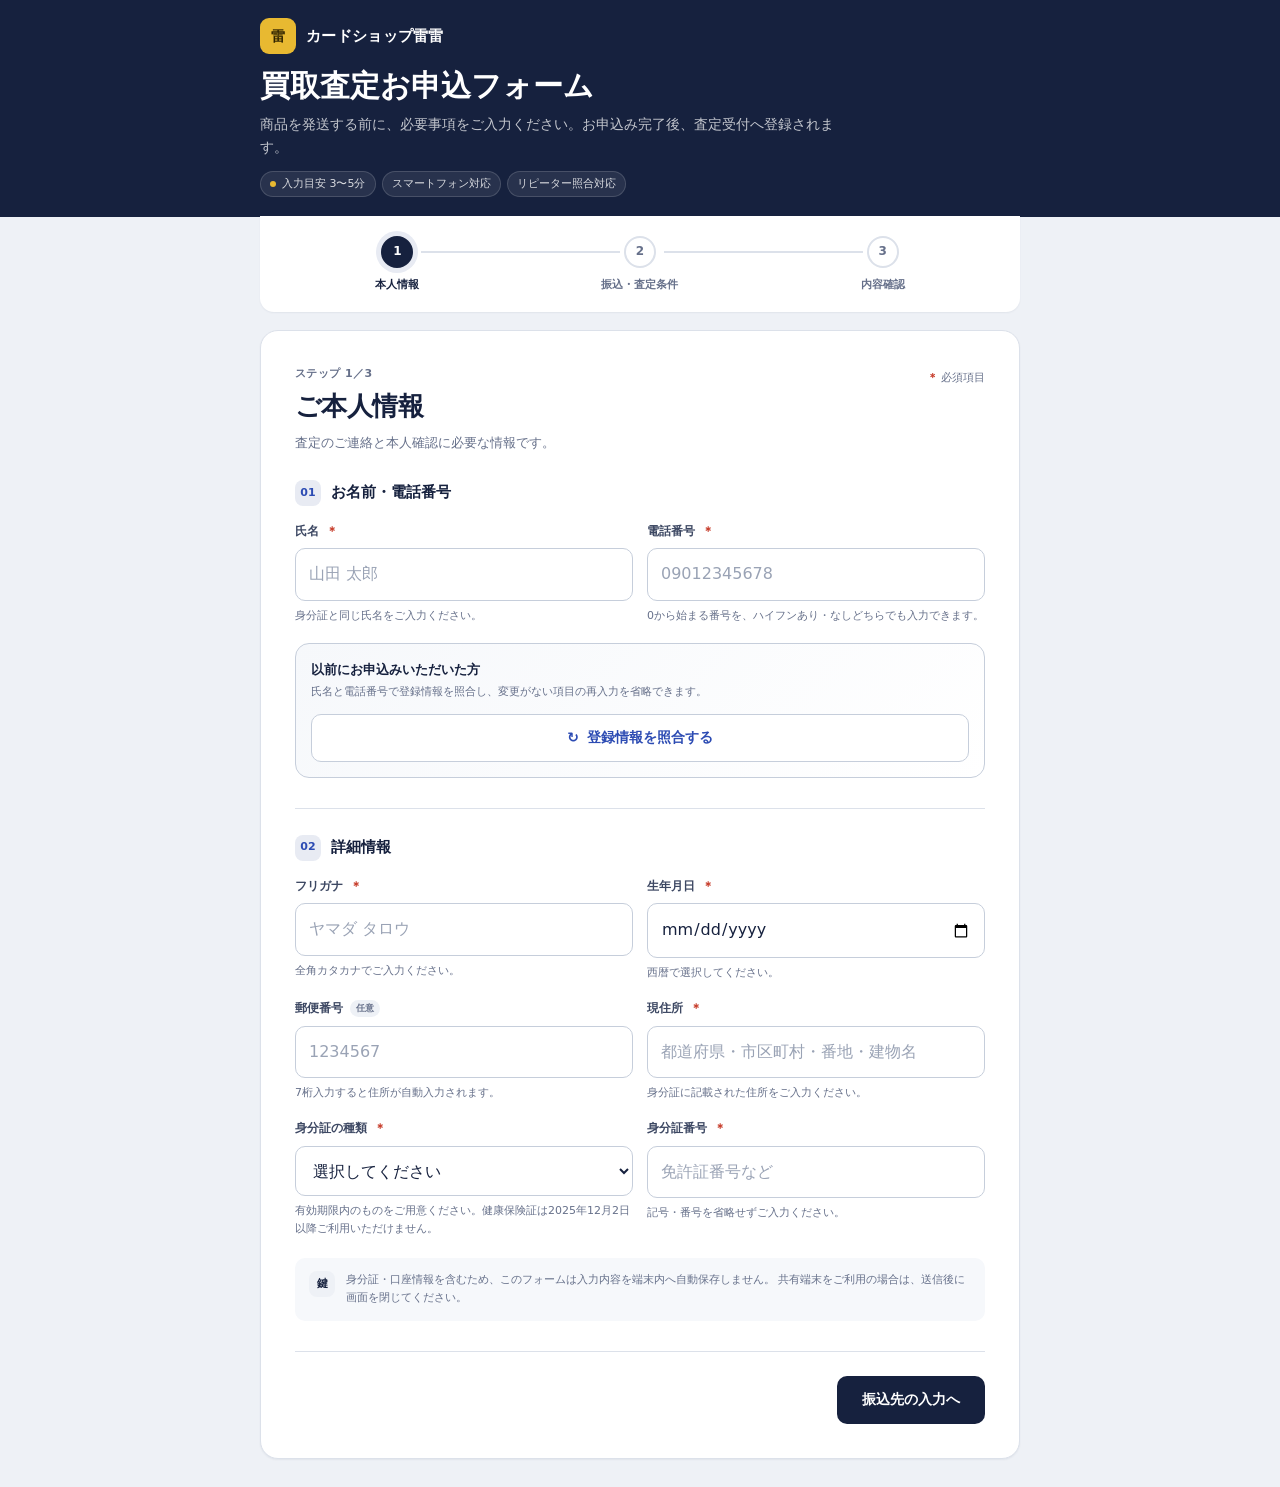
==== commit 8d273cad: "Update entry.html" ====
--- a/entry.html
+++ b/entry.html
@@ -3,39 +3,62 @@
 <head>
   <meta charset="utf-8">
   <meta name="viewport" content="width=device-width, initial-scale=1, viewport-fit=cover">
-  <meta name="theme-color" content="#101a3b">
+  <meta name="theme-color" content="#16213e">
+  <meta name="color-scheme" content="light dark">
   <meta name="description" content="カードショップ雷雷の買取査定お申込フォームです。">
   <meta name="referrer" content="no-referrer">
   <title>買取査定お申込フォーム｜カードショップ雷雷</title>
   <script defer src="https://yubinbango.github.io/yubinbango/yubinbango.js" charset="UTF-8"></script>
+  <link rel="preconnect" href="https://fonts.googleapis.com">
+  <link rel="preconnect" href="https://fonts.gstatic.com" crossorigin>
+  <link rel="stylesheet" href="https://fonts.googleapis.com/css2?family=BIZ+UDPGothic:wght@400;700&display=swap">
+  <link rel="stylesheet" href="rairai-theme.css">
+  <script src="rairai-config.js" defer></script>
   <style>
+    /* 色は rairai-theme.css の共通トークンから取る（ライト／ダークは共通ファイル側で切り替え） */
     :root {
-      color-scheme: light;
-      --navy-950: #0b1228;
-      --navy-900: #101a3b;
-      --navy-800: #172653;
-      --navy-700: #20366f;
-      --blue-600: #315fd6;
-      --blue-500: #4976e8;
-      --blue-100: #eaf0ff;
-      --ink-900: #172033;
-      --ink-700: #3b465c;
-      --ink-500: #68748b;
-      --line: #dce2ec;
-      --surface: #ffffff;
-      --canvas: #f3f5f9;
-      --success: #137a52;
-      --success-bg: #e8f7f0;
-      --warning: #8a5a00;
-      --warning-bg: #fff6dc;
-      --danger: #b3261e;
-      --danger-bg: #fff0ef;
-      --focus: #8bb0ff;
-      --shadow: 0 18px 48px rgba(16, 26, 59, 0.1);
-      --radius-xl: 24px;
-      --radius-lg: 16px;
-      --radius-md: 12px;
-    }
+      --navy-950: var(--pk-bar, #16213e);
+      --navy-900: var(--pk-navy, #16213e);
+      --navy-800: var(--pk-navy-2, #24345f);
+      --navy-700: var(--pk-navy-2, #24345f);
+      --blue-600: var(--pk-fill, #16213e);
+      --blue-500: var(--pk-fill-hover, #24345f);
+      --blue-100: var(--pk-fill-soft, #e8ebf3);
+      --heading: var(--pk-ink, #16213e);
+      --link: var(--pk-link, #2c4bb3);
+      --ink-900: var(--pk-ink, #16213e);
+      --ink-700: var(--pk-ink-2, #3d4863);
+      --ink-500: var(--pk-muted, #66708a);
+      --ink-400: var(--pk-subtle, #9aa3b5);
+      --line: var(--pk-line, #dce1ea);
+      --line-strong: var(--pk-line-strong, #c6cedb);
+      --line-blue: var(--pk-line-strong, #c6cedb);
+      --surface: var(--pk-surface, #fff);
+      --surface-soft: var(--pk-surface-2, #f6f8fb);
+      --surface-muted: var(--pk-surface-3, #eef1f6);
+      --surface-tint: var(--pk-surface-2, #f6f8fb);
+      --canvas: var(--pk-canvas, #eef1f6);
+      --success: var(--pk-green, #1f8a5b);
+      --success-bg: var(--pk-green-soft, #e6f4ec);
+      --success-line: var(--pk-green-line, #a9d8bf);
+      --warning: var(--pk-gold-text, #6e5100);
+      --warning-bg: var(--pk-gold-soft, #fbf3d9);
+      --danger: var(--pk-red, #c8402f);
+      --danger-bg: var(--pk-red-soft, #fcedea);
+      --danger-line: var(--pk-red-line, #edb8ae);
+      --focus: var(--pk-gold, #e8b931);
+      --shadow: var(--pk-shadow-2, 0 8px 24px rgba(22, 33, 62, .10));
+      --radius-xl: 18px;
+      --radius-lg: 14px;
+      --radius-md: 10px;
+    }
+
+    /* 見出しへのフォーカス移動（読み上げ用）で枠線を出さない */
+    .panel-title:focus { outline: none; }
+
+    .guardian-card { margin-top: 2px; border-color: var(--warning); background: var(--warning-bg); }
+    .turnstile-box { display: flex; justify-content: center; margin: 4px 0 16px; min-height: 65px; }
+    .turnstile-box[hidden] { display: none; }
 
     *,
     *::before,
@@ -51,13 +74,9 @@
     body {
       margin: 0;
       min-width: 320px;
-      background:
-        radial-gradient(circle at 15% -10%, rgba(73, 118, 232, 0.14), transparent 32rem),
-        var(--canvas);
+      background: var(--canvas);
       color: var(--ink-900);
-      font-family:
-        -apple-system, BlinkMacSystemFont, "Segoe UI", "Noto Sans JP",
-        "Hiragino Kaku Gothic ProN", "Yu Gothic", Meiryo, sans-serif;
+      font-family: var(--pk-font, "Hiragino Kaku Gothic ProN", "Yu Gothic", Meiryo, system-ui, sans-serif);
       font-size: 16px;
       line-height: 1.65;
       -webkit-font-smoothing: antialiased;
@@ -97,7 +116,7 @@
     }
 
     .site-header {
-      background: linear-gradient(135deg, var(--navy-950), var(--navy-800));
+      background: var(--navy-950);
       color: #fff;
       overflow: hidden;
     }
@@ -105,30 +124,16 @@
     .header-inner {
       width: min(100% - 32px, 760px);
       margin: 0 auto;
-      padding: 32px 0 30px;
+      padding: 18px 0 20px;
       position: relative;
     }
 
-    .header-inner::after {
-      content: "";
-      position: absolute;
-      width: 260px;
-      height: 260px;
-      right: -130px;
-      bottom: -180px;
-      border: 1px solid rgba(255, 255, 255, 0.12);
-      border-radius: 50%;
-      box-shadow:
-        0 0 0 34px rgba(255, 255, 255, 0.04),
-        0 0 0 68px rgba(255, 255, 255, 0.03);
-      pointer-events: none;
-    }
 
     .brand {
       display: flex;
       align-items: center;
-      gap: 12px;
-      margin-bottom: 22px;
+      gap: 10px;
+      margin-bottom: 12px;
     }
 
     .brand-mark {
@@ -140,7 +145,7 @@
       background: linear-gradient(145deg, #fff, #dce6ff);
       color: var(--navy-900);
       font-size: 13px;
-      font-weight: 900;
+      font-weight: 700;
       letter-spacing: -0.04em;
       box-shadow: 0 8px 22px rgba(0, 0, 0, 0.18);
     }
@@ -152,7 +157,7 @@
 
     .brand-name {
       font-size: 15px;
-      font-weight: 800;
+      font-weight: 700;
       letter-spacing: 0.04em;
     }
 
@@ -165,14 +170,14 @@
     .header-title {
       max-width: 620px;
       margin: 0;
-      font-size: clamp(26px, 6vw, 38px);
-      line-height: 1.3;
-      letter-spacing: -0.03em;
+      font-size: clamp(22px, 5vw, 30px);
+      line-height: 1.35;
+      letter-spacing: 0;
     }
 
     .header-lead {
       max-width: 600px;
-      margin: 12px 0 0;
+      margin: 6px 0 0;
       color: rgba(255, 255, 255, 0.74);
       font-size: 14px;
     }
@@ -180,8 +185,8 @@
     .header-meta {
       display: flex;
       flex-wrap: wrap;
-      gap: 8px;
-      margin-top: 20px;
+      gap: 6px;
+      margin-top: 12px;
     }
 
     .meta-chip {
@@ -195,7 +200,7 @@
       background: rgba(255, 255, 255, 0.08);
       color: rgba(255, 255, 255, 0.82);
       font-size: 12px;
-      font-weight: 700;
+      font-weight: 400;
     }
 
     .meta-dot {
@@ -237,7 +242,7 @@
       gap: 8px;
       color: var(--ink-500);
       font-size: 11px;
-      font-weight: 800;
+      font-weight: 700;
       text-align: center;
     }
 
@@ -272,7 +277,7 @@
 
     .step.is-current,
     .step.is-complete {
-      color: var(--navy-800);
+      color: var(--heading);
     }
 
     .step.is-current .step-number {
@@ -304,7 +309,7 @@
       background: var(--surface);
       color: var(--ink-700);
       font-size: 13px;
-      font-weight: 700;
+      font-weight: 400;
       box-shadow: 0 8px 22px rgba(16, 26, 59, 0.05);
     }
 
@@ -318,16 +323,16 @@
       margin-top: 1px;
       border-radius: 50%;
       background: var(--blue-100);
-      color: var(--blue-600);
+      color: var(--link);
       font-family: Georgia, serif;
       font-size: 13px;
-      font-weight: 800;
+      font-weight: 700;
     }
 
     .status.is-success {
-      border-color: #b8e0ce;
+      border-color: var(--success-line);
       background: var(--success-bg);
-      color: #0f6845;
+      color: var(--success);
     }
 
     .status.is-success::before {
@@ -338,7 +343,7 @@
     }
 
     .status.is-error {
-      border-color: #f0c3bf;
+      border-color: var(--danger-line);
       background: var(--danger-bg);
       color: var(--danger);
     }
@@ -356,7 +361,7 @@
 
     .panel {
       padding: clamp(20px, 5vw, 34px);
-      border: 1px solid rgba(220, 226, 236, 0.9);
+      border: 1px solid var(--line);
       border-radius: var(--radius-xl);
       background: var(--surface);
       box-shadow: var(--shadow);
@@ -372,16 +377,16 @@
 
     .eyebrow {
       margin: 0 0 6px;
-      color: var(--blue-600);
+      color: var(--link);
       font-size: 11px;
-      font-weight: 900;
+      font-weight: 700;
       letter-spacing: 0.12em;
       text-transform: uppercase;
     }
 
     .panel-title {
       margin: 0;
-      color: var(--navy-900);
+      color: var(--heading);
       font-size: clamp(21px, 4.5vw, 26px);
       line-height: 1.35;
       letter-spacing: -0.02em;
@@ -403,7 +408,7 @@
     .required-note span,
     .required-badge {
       color: var(--danger);
-      font-weight: 800;
+      font-weight: 700;
     }
 
     .section + .section {
@@ -417,9 +422,9 @@
       align-items: center;
       gap: 10px;
       margin: 0 0 16px;
-      color: var(--navy-900);
+      color: var(--heading);
       font-size: 15px;
-      font-weight: 900;
+      font-weight: 700;
     }
 
     .section-index {
@@ -429,7 +434,7 @@
       height: 26px;
       border-radius: 8px;
       background: var(--blue-100);
-      color: var(--blue-600);
+      color: var(--link);
       font-size: 11px;
     }
 
@@ -458,26 +463,26 @@
       margin: 0 0 7px;
       color: var(--ink-700);
       font-size: 12px;
-      font-weight: 850;
+      font-weight: 700;
     }
 
     .optional-badge {
       padding: 1px 6px;
       border-radius: 999px;
-      background: #eef1f6;
+      background: var(--surface-muted);
       color: var(--ink-500);
       font-size: 9px;
-      font-weight: 800;
+      font-weight: 700;
     }
 
     .control {
       width: 100%;
       min-height: 50px;
       padding: 12px 13px;
-      border: 1px solid #cdd5e2;
+      border: 1px solid var(--line-strong);
       border-radius: var(--radius-md);
       outline: none;
-      background: #fff;
+      background: var(--surface);
       color: var(--ink-900);
       font-size: 16px;
       transition:
@@ -491,12 +496,12 @@
     }
 
     .control::placeholder {
-      color: #98a2b3;
+      color: var(--ink-400);
       opacity: 1;
     }
 
     .control:hover {
-      border-color: #9da9bc;
+      border-color: var(--ink-400);
     }
 
     .control:focus {
@@ -504,20 +509,22 @@
       box-shadow: 0 0 0 4px rgba(73, 118, 232, 0.14);
     }
 
-    .control:invalid:not(:placeholder-shown):not(:focus) {
-      border-color: #d66d67;
+    .control:user-invalid:not(:focus),
+    .control.was-validated:invalid:not(:focus),
+    .control:invalid:not(:placeholder-shown):not(:focus):not(select):not([type="date"]) {
+      border-color: var(--danger);
     }
 
     .control.is-reused {
       border-style: dashed;
-      border-color: #9fcdbb;
-      background: #f3fbf7;
+      border-color: var(--success-line);
+      background: var(--success-bg);
     }
 
     .control.is-reused::placeholder {
       color: var(--success);
       font-size: 12px;
-      font-weight: 750;
+      font-weight: 400;
     }
 
     .field-hint {
@@ -529,15 +536,15 @@
 
     .field-hint.is-error {
       color: var(--danger);
-      font-weight: 700;
+      font-weight: 400;
     }
 
     .lookup-card {
       margin-top: 18px;
       padding: 15px;
-      border: 1px solid #cad7f5;
+      border: 1px solid var(--line-blue);
       border-radius: var(--radius-lg);
-      background: linear-gradient(135deg, #f4f7ff, #fff);
+      background: linear-gradient(135deg, var(--surface-tint), var(--surface));
     }
 
     .lookup-copy {
@@ -546,9 +553,9 @@
 
     .lookup-title {
       margin: 0;
-      color: var(--navy-800);
+      color: var(--heading);
       font-size: 13px;
-      font-weight: 900;
+      font-weight: 700;
     }
 
     .lookup-text {
@@ -568,7 +575,7 @@
       border-radius: var(--radius-md);
       cursor: pointer;
       font-size: 14px;
-      font-weight: 850;
+      font-weight: 700;
       line-height: 1.2;
       text-decoration: none;
       transition:
@@ -593,7 +600,7 @@
     }
 
     .btn-primary {
-      background: linear-gradient(135deg, var(--navy-800), var(--blue-600));
+      background: var(--blue-600);
       color: #fff;
       box-shadow: 0 10px 22px rgba(49, 95, 214, 0.2);
     }
@@ -603,16 +610,16 @@
     }
 
     .btn-secondary {
-      border-color: #cdd5e2;
-      background: #fff;
-      color: var(--navy-800);
+      border-color: var(--line-strong);
+      background: var(--surface);
+      color: var(--heading);
     }
 
     .btn-lookup {
       width: 100%;
-      border-color: #b8c9f1;
-      background: #fff;
-      color: var(--blue-600);
+      border-color: var(--line-blue);
+      background: var(--surface);
+      color: var(--link);
     }
 
     .button-row {
@@ -638,7 +645,7 @@
       margin-top: 20px;
       padding: 13px 14px;
       border-radius: var(--radius-md);
-      background: #f5f7fa;
+      background: var(--surface-soft);
       color: var(--ink-500);
       font-size: 11px;
     }
@@ -650,9 +657,9 @@
       width: 26px;
       height: 26px;
       border-radius: 8px;
-      background: #e5eaf2;
-      color: var(--navy-800);
-      font-weight: 900;
+      background: var(--surface-muted);
+      color: var(--heading);
+      font-weight: 700;
     }
 
     .choice-card {
@@ -661,7 +668,7 @@
       grid-template-columns: auto 1fr;
       gap: 13px;
       padding: 17px;
-      border: 1px solid #d8dee9;
+      border: 1px solid var(--line-strong);
       border-radius: var(--radius-lg);
       cursor: pointer;
       transition:
@@ -672,7 +679,7 @@
 
     .choice-card:has(input:checked) {
       border-color: var(--blue-500);
-      background: #f4f7ff;
+      background: var(--surface-tint);
       box-shadow: 0 0 0 3px rgba(73, 118, 232, 0.1);
     }
 
@@ -685,9 +692,9 @@
 
     .choice-title {
       display: block;
-      color: var(--navy-900);
+      color: var(--heading);
       font-size: 14px;
-      font-weight: 900;
+      font-weight: 700;
     }
 
     .choice-description {
@@ -705,7 +712,7 @@
       background: var(--warning-bg);
       color: var(--warning);
       font-size: 11px;
-      font-weight: 700;
+      font-weight: 400;
     }
 
     .summary-list {
@@ -722,7 +729,7 @@
       grid-template-columns: minmax(110px, 34%) 1fr;
       gap: 14px;
       padding: 12px 14px;
-      background: #fff;
+      background: var(--surface);
     }
 
     .summary-row + .summary-row {
@@ -732,14 +739,14 @@
     .summary-row dt {
       color: var(--ink-500);
       font-size: 11px;
-      font-weight: 750;
+      font-weight: 400;
     }
 
     .summary-row dd {
       margin: 0;
       color: var(--ink-900);
       font-size: 13px;
-      font-weight: 750;
+      font-weight: 400;
       overflow-wrap: anywhere;
     }
 
@@ -761,7 +768,7 @@
 
     .terms-heading h3 {
       margin: 0;
-      color: var(--navy-900);
+      color: var(--heading);
       font-size: 14px;
     }
 
@@ -773,10 +780,10 @@
     .terms-box {
       max-height: 290px;
       padding: 17px;
-      border: 1px solid #cdd5e2;
+      border: 1px solid var(--line-strong);
       border-radius: var(--radius-md);
       overflow-y: auto;
-      background: #f9fafc;
+      background: var(--surface-soft);
       color: var(--ink-700);
       font-size: 11px;
       line-height: 1.8;
@@ -785,7 +792,7 @@
 
     .terms-box h4 {
       margin: 17px 0 5px;
-      color: var(--navy-900);
+      color: var(--heading);
       font-size: 12px;
     }
 
@@ -805,15 +812,15 @@
       align-items: start;
       margin-top: 16px;
       padding: 16px;
-      border: 1px solid #d5dce8;
+      border: 1px solid var(--line-strong);
       border-radius: var(--radius-md);
-      background: #fff;
+      background: var(--surface);
       cursor: pointer;
     }
 
     .agreement:has(input:checked) {
-      border-color: #9fcdbb;
-      background: #f3fbf7;
+      border-color: var(--success-line);
+      background: var(--success-bg);
     }
 
     .agreement input {
@@ -826,7 +833,7 @@
     .agreement-copy {
       color: var(--ink-900);
       font-size: 13px;
-      font-weight: 850;
+      font-weight: 700;
     }
 
     .agreement-note {
@@ -834,7 +841,7 @@
       margin-top: 3px;
       color: var(--ink-500);
       font-size: 10px;
-      font-weight: 500;
+      font-weight: 400;
     }
 
     .submit-button {
@@ -859,7 +866,7 @@
 
     .success-panel {
       padding: clamp(30px, 8vw, 54px) clamp(22px, 6vw, 44px);
-      border: 1px solid #c1e3d3;
+      border: 1px solid var(--success-line);
       border-radius: var(--radius-xl);
       background: var(--surface);
       text-align: center;
@@ -876,13 +883,13 @@
       background: var(--success-bg);
       color: var(--success);
       font-size: 30px;
-      font-weight: 900;
+      font-weight: 700;
       box-shadow: 0 0 0 9px rgba(19, 122, 82, 0.07);
     }
 
     .success-panel h2 {
       margin: 0;
-      color: var(--navy-900);
+      color: var(--heading);
       font-size: 25px;
     }
 
@@ -899,17 +906,17 @@
       margin-top: 18px;
       padding: 10px 18px;
       border-radius: var(--radius-md);
-      background: #f1f4f8;
+      background: var(--surface-muted);
     }
 
     .receipt-id small {
       color: var(--ink-500);
       font-size: 9px;
-      font-weight: 800;
+      font-weight: 700;
     }
 
     .receipt-id strong {
-      color: var(--navy-900);
+      color: var(--heading);
       font-size: 14px;
       letter-spacing: 0.05em;
     }
@@ -943,9 +950,9 @@
       height: 28px;
       border-radius: 9px;
       background: var(--blue-100);
-      color: var(--blue-600);
+      color: var(--link);
       font-size: 11px;
-      font-weight: 900;
+      font-weight: 700;
     }
 
     .page-footer {
@@ -1024,6 +1031,18 @@
         transition-duration: 0.01ms !important;
       }
     }
+
+    /* ===== v2.3 デザイン調整 ===== */
+    .brand-mark.pk-mark { width: 36px; height: 36px; border-radius: 9px; background: var(--pk-gold, #e8b931); color: var(--pk-gold-ink, #2e2300); font-size: .86rem; letter-spacing: .02em; box-shadow: none; }
+    .brand-name { letter-spacing: .02em; }
+    .meta-chip { min-height: 26px; padding: 3px 9px; font-size: 11px; }
+    .meta-dot { background: var(--pk-gold, #e8b931); box-shadow: none; }
+    .btn-primary { box-shadow: none; }
+    .btn-primary:hover:not(:disabled) { background: var(--blue-500); }
+    .eyebrow { letter-spacing: .04em; color: var(--ink-500); }
+    .panel, .progress-card { box-shadow: var(--pk-shadow-1, 0 1px 2px rgba(22, 33, 62, .06)); }
+    :focus-visible { outline-color: var(--focus); }
+    .pk-legal { width: min(100% - 32px, 760px); }
   </style>
 </head>
 <body>
@@ -1032,10 +1051,9 @@
   <header class="site-header">
     <div class="header-inner">
       <div class="brand" aria-label="カードショップ雷雷">
-        <div class="brand-mark" aria-hidden="true">雷</div>
+        <div class="brand-mark pk-mark is-kanji" aria-hidden="true">雷</div>
         <div class="brand-copy">
           <span class="brand-name">カードショップ雷雷</span>
-          <span class="brand-sub">PURCHASE APPLICATION</span>
         </div>
       </div>
       <h1 class="header-title">買取査定お申込フォーム</h1>
@@ -1082,7 +1100,7 @@
         <section class="panel step-panel" data-step-panel="1" aria-labelledby="step1Title">
           <div class="panel-head">
             <div>
-              <p class="eyebrow">STEP 01</p>
+              <p class="eyebrow">ステップ 1／3</p>
               <h2 id="step1Title" class="panel-title" tabindex="-1">ご本人情報</h2>
               <p class="panel-description">査定のご連絡と本人確認に必要な情報です。</p>
             </div>
@@ -1120,7 +1138,7 @@
                   maxlength="14"
                   required
                 >
-                <p id="telHint" class="field-hint">ハイフンあり・なし、どちらでも入力できます。</p>
+                <p id="telHint" class="field-hint">0から始まる番号を、ハイフンあり・なしどちらでも入力できます。</p>
               </div>
             </div>
 
@@ -1166,6 +1184,17 @@
                   required
                 >
                 <p id="birthdayHint" class="field-hint">西暦で選択してください。</p>
+              </div>
+              <div id="guardianField" class="field is-wide" hidden>
+                <label class="choice-card guardian-card" for="guardianConsent">
+                  <input id="guardianConsent" type="checkbox">
+                  <span>
+                    <span class="choice-title">保護者の同意を得ています</span>
+                    <span id="guardianHint" class="choice-description">
+                      18歳未満の方のお申込みには保護者の同意が必要です。必要に応じて保護者の方へ確認のご連絡をする場合があります。
+                    </span>
+                  </span>
+                </label>
               </div>
               <div class="field">
                 <label class="field-label" for="zip">
@@ -1201,12 +1230,13 @@
                 <select id="idType" class="control repeat-reusable" required>
                   <option value="">選択してください</option>
                   <option value="運転免許証">運転免許証</option>
-                  <option value="健康保険証">健康保険証</option>
                   <option value="マイナンバーカード">マイナンバーカード</option>
                   <option value="パスポート">パスポート</option>
+                  <option value="運転経歴証明書">運転経歴証明書</option>
+                  <option value="在留カード・特別永住者証明書">在留カード・特別永住者証明書</option>
                   <option value="学生証">学生証</option>
                 </select>
-                <p class="field-hint">有効期限内のものをご用意ください。</p>
+                <p id="idTypeHint" class="field-hint">有効期限内のものをご用意ください。健康保険証は2025年12月2日以降ご利用いただけません。</p>
               </div>
               <div class="field">
                 <label class="field-label" for="idNum">身分証番号 <span class="required-badge">＊</span></label>
@@ -1235,7 +1265,6 @@
           <div class="button-row">
             <button class="btn btn-primary" type="button" data-next-step="2">
               振込先の入力へ
-              <span aria-hidden="true">→</span>
             </button>
           </div>
         </section>
@@ -1243,7 +1272,7 @@
         <section class="panel step-panel" data-step-panel="2" aria-labelledby="step2Title" hidden>
           <div class="panel-head">
             <div>
-              <p class="eyebrow">STEP 02</p>
+              <p class="eyebrow">ステップ 2／3</p>
               <h2 id="step2Title" class="panel-title" tabindex="-1">振込先・査定条件</h2>
               <p class="panel-description">買取成立後の振込先と、査定条件をご指定ください。</p>
             </div>
@@ -1338,12 +1367,10 @@
 
           <div class="button-row">
             <button class="btn btn-secondary" type="button" data-prev-step="1">
-              <span aria-hidden="true">←</span>
               戻る
             </button>
             <button class="btn btn-primary" type="button" data-next-step="3">
               入力内容を確認
-              <span aria-hidden="true">→</span>
             </button>
           </div>
         </section>
@@ -1351,7 +1378,7 @@
         <section class="panel step-panel" data-step-panel="3" aria-labelledby="step3Title" hidden>
           <div class="panel-head">
             <div>
-              <p class="eyebrow">STEP 03</p>
+              <p class="eyebrow">ステップ 3／3</p>
               <h2 id="step3Title" class="panel-title" tabindex="-1">内容確認・利用規約</h2>
               <p class="panel-description">入力内容と規約をご確認のうえ、お申込みください。</p>
             </div>
@@ -1418,13 +1445,14 @@
             </label>
           </section>
 
+          <div id="turnstileBox" class="turnstile-box" hidden></div>
+
           <button id="submitBtn" class="btn btn-primary submit-button" type="submit">
             規約に同意して査定を申し込む
           </button>
 
           <div class="button-row">
             <button class="btn btn-secondary" type="button" data-prev-step="2">
-              <span aria-hidden="true">←</span>
               入力内容を修正
             </button>
           </div>
@@ -1449,16 +1477,25 @@
       </section>
     </div>
 
-    <footer class="page-footer">
-      <p>© カードショップ雷雷</p>
-    </footer>
+    <!-- 古物営業法に基づく表示。氏名または名称は許可証の記載どおりにしてください -->
+    <!-- 表示内容は rairai-config.js で設定します -->
+    <footer class="pk-legal" data-shop-legal></footer>
   </main>
 
   <script>
     "use strict";
 
     const GAS_URL = "https://script.google.com/macros/s/AKfycbwi7tWn74PWL-HD59oj7p1DZDdfddMn4wdJRJCCZJKznuBSLZ6GA88W6Lp-g1RrFkkSOw/exec";
-    const FORM_VERSION = "2.0.0";
+    const FORM_VERSION = "2.1.0";
+    // Cloudflare Turnstile のサイトキー（任意）。設定する場合はGAS側に TURNSTILE_SECRET も設定してください。
+    const TURNSTILE_SITE_KEY = "";
+    const GUARDIAN_REQUIRED_UNDER_AGE = 18;
+    // サーバーから返る項目名 → 入力欄があるステップ
+    const FIELD_STEPS = {
+      name: 1, tel: 1, kana: 1, birthday: 1, zip: 1, addressText: 1, idType: 1, idNum: 1, guardianConsent: 1,
+      bankName: 2, bankBranch: 2, bankType: 2, bankNum: 2, bankHolder: 2,
+      agree: 3, turnstile: 3
+    };
     const TERMS_VERSION = "2026-07-29";
     const REQUEST_TIMEOUT_MS = 20000;
     const REUSABLE_FIELD_IDS = [
@@ -1482,7 +1519,9 @@
       lookupKey: "",
       requestId: createRequestId(),
       isSubmitting: false,
-      submitted: false
+      submitted: false,
+      turnstileWidgetId: null,
+      turnstileToken: ""
     };
 
     const byId = (id) => document.getElementById(id);
@@ -1538,7 +1577,11 @@
 
       byId("kana").addEventListener("input", () => validateKana("kana", "kanaHint"));
       byId("bankHolder").addEventListener("input", () => validateKana("bankHolder", "bankHolderHint"));
-      byId("birthday").addEventListener("change", validateBirthday);
+      byId("birthday").addEventListener("change", () => {
+        validateBirthday();
+        updateGuardianVisibility();
+      });
+      byId("guardianConsent").addEventListener("change", () => byId("guardianConsent").setCustomValidity(""));
 
       document.querySelectorAll("input, select").forEach((field) => {
         field.addEventListener("input", () => {
@@ -1571,7 +1614,10 @@
         else indicator.removeAttribute("aria-current");
       });
 
-      if (step === 3) buildConfirmationSummary();
+      if (step === 3) {
+        buildConfirmationSummary();
+        renderTurnstile();
+      }
 
       if (shouldScroll) {
         document.querySelector(`[data-step-panel="${step}"]`)?.scrollIntoView({
@@ -1593,7 +1639,8 @@
           validatePhone,
           validateBirthday,
           validateZip,
-          () => validateKana("kana", "kanaHint")
+          () => validateKana("kana", "kanaHint"),
+          validateGuardian
         ];
         validators.forEach((validate) => validate());
       }
@@ -1604,6 +1651,7 @@
       }
 
       const panel = document.querySelector(`[data-step-panel="${step}"]`);
+      panel.querySelectorAll(".control").forEach((field) => field.classList.add("was-validated"));
       const invalid = [...panel.querySelectorAll("input, select")]
         .find((field) => !field.checkValidity());
 
@@ -1622,12 +1670,43 @@
       const field = byId("tel");
       const digits = normalizeDigits(field.value);
       field.setCustomValidity("");
-      if (field.value && !/^\d{10,11}$/.test(digits)) {
-        field.setCustomValidity("電話番号は10桁または11桁で入力してください。");
-        setHint("telHint", "電話番号は10桁または11桁で入力してください。", true);
+      if (field.value && !/^0\d{9,10}$/.test(digits)) {
+        field.setCustomValidity("電話番号は0から始まる10桁または11桁で入力してください。");
+        setHint("telHint", "電話番号は0から始まる10桁または11桁で入力してください。", true);
         return false;
       }
-      setHint("telHint", "ハイフンあり・なし、どちらでも入力できます。");
+      setHint("telHint", "0から始まる番号を、ハイフンあり・なしどちらでも入力できます。");
+      return true;
+    }
+
+    function calculateAge(value) {
+      const match = String(value || "").match(/^(\d{4})-(\d{2})-(\d{2})$/);
+      if (!match) return null;
+      const today = new Date();
+      let age = today.getFullYear() - Number(match[1]);
+      const month = today.getMonth() + 1;
+      if (month < Number(match[2]) || (month === Number(match[2]) && today.getDate() < Number(match[3]))) age -= 1;
+      return age;
+    }
+
+    function updateGuardianVisibility(forceShow = false) {
+      const age = calculateAge(byId("birthday").value);
+      const show = forceShow || (age !== null && age < GUARDIAN_REQUIRED_UNDER_AGE);
+      byId("guardianField").hidden = !show;
+      byId("guardianConsent").required = show;
+      if (!show) {
+        byId("guardianConsent").checked = false;
+        byId("guardianConsent").setCustomValidity("");
+      }
+    }
+
+    function validateGuardian() {
+      const field = byId("guardianConsent");
+      field.setCustomValidity("");
+      if (!byId("guardianField").hidden && !field.checked) {
+        field.setCustomValidity("18歳未満の方は、保護者の同意が必要です。");
+        return false;
+      }
       return true;
     }
 
@@ -1868,6 +1947,7 @@
         ["口座種別", valueOrReused("bankType")],
         ["口座番号", valueOrReused("bankNum", maskPrivateValue)],
         ["口座名義", valueOrReused("bankHolder")],
+        ...(!byId("guardianField").hidden ? [["保護者の同意", byId("guardianConsent").checked ? "同意を得ています" : "未確認"]] : []),
         [
           "査定条件",
           byId("cancelIfSubMax").checked
@@ -1898,6 +1978,12 @@
           setStep(step);
           return;
         }
+      }
+
+      if (TURNSTILE_SITE_KEY && !state.turnstileToken) {
+        setStep(3, false);
+        showGlobalStatus("送信前の確認（ロボットでないことの確認）を完了してください。", "error");
+        return;
       }
 
       if (!byId("agree").checked) {
@@ -1936,7 +2022,9 @@
           bankNum: normalizeDigits(getResolvedValue("bankNum")),
           bankHolder: getResolvedValue("bankHolder"),
           cancelIfSubMax: byId("cancelIfSubMax").checked ? "希望する" : "希望しない"
-        }
+        },
+        guardianConsent: !byId("guardianField").hidden && byId("guardianConsent").checked,
+        turnstileToken: state.turnstileToken
       };
 
       const button = byId("submitBtn");
@@ -1958,7 +2046,10 @@
         });
 
         if (result?.result !== "SUCCESS" && result?.success !== true) {
-          throw new Error(result?.message || "申込結果を確認できませんでした。");
+          const apiError = new Error(result?.message || "申込結果を確認できませんでした。");
+          apiError.code = result?.code || "";
+          apiError.field = result?.field || "";
+          throw apiError;
         }
 
         state.submitted = true;
@@ -1979,13 +2070,19 @@
         byId("successTitle").focus?.();
       } catch (error) {
         console.error("申込送信に失敗しました。", error);
+        resetTurnstile();
         const timeout = error.name === "TimeoutError";
-        showGlobalStatus(
-          timeout
-            ? "送信がタイムアウトしました。受付済みの可能性があります。数分待ってから、同じ内容でもう一度お試しください。"
-            : `送信できませんでした。${error.message || "通信状況を確認してもう一度お試しください。"}`,
-          "error"
-        );
+        if (timeout) {
+          showGlobalStatus(
+            "送信がタイムアウトしました。もう一度「申し込む」を押してください。同じ内容は二重に受け付けられません。",
+            "error"
+          );
+        } else if (!handleServerFieldError(error)) {
+          showGlobalStatus(
+            `送信できませんでした。${error.message || "通信状況を確認してもう一度お試しください。"}`,
+            "error"
+          );
+        }
       } finally {
         state.isSubmitting = false;
         if (!state.submitted) {
@@ -1993,6 +2090,92 @@
           button.innerHTML = original;
         }
       }
+    }
+
+    /**
+     * サーバーのエラーに項目名が付いていれば、そのステップへ戻って該当欄を示します。
+     */
+    function handleServerFieldError(error) {
+      const code = error.code || "";
+      if (/^REPEAT_|^INVALID_REPEAT/.test(code)) {
+        clearRepeatCustomerState(false);
+        setStep(1);
+        showLookupStatus(`${error.message} 「登録情報を照合する」をもう一度押してください。`, "error");
+        showGlobalStatus(error.message, "error");
+        byId("checkBtn").focus();
+        return true;
+      }
+
+      if (code === "ID_TYPE_RETIRED" || code === "ID_NUMBER_REQUIRED") {
+        // 登録済みの身分証が使えないため、種類と番号を入力してもらう
+        ["idType", "idNum"].forEach((id) => {
+          const field = byId(id);
+          field.required = true;
+          field.classList.remove("is-reused");
+          if (field.tagName === "SELECT") {
+            const emptyOption = [...field.options].find((option) => option.value === "");
+            if (emptyOption) emptyOption.textContent = emptyOption.dataset.originalText || "選択してください";
+            field.value = "";
+          } else {
+            field.placeholder = field.dataset.originalPlaceholder || "";
+          }
+        });
+      }
+      if (code === "GUARDIAN_CONSENT_REQUIRED") updateGuardianVisibility(true);
+
+      const fieldId = error.field;
+      const step = FIELD_STEPS[fieldId];
+      if (!step) return false;
+
+      setStep(step);
+      showGlobalStatus(error.message, "error");
+      const target = fieldId === "turnstile" ? byId("turnstileBox") : byId(fieldId);
+      if (target && fieldId !== "turnstile") {
+        target.setCustomValidity?.(error.message);
+        const hint = byId(`${fieldId}Hint`);
+        if (hint) setHint(`${fieldId}Hint`, error.message, true);
+        window.setTimeout(() => {
+          target.focus({ preventScroll: true });
+          target.scrollIntoView({ behavior: "smooth", block: "center" });
+          target.reportValidity?.();
+        }, 250);
+      }
+      return true;
+    }
+
+    // ===== Cloudflare Turnstile（サイトキーを設定した場合のみ） =====
+    function renderTurnstile() {
+      if (!TURNSTILE_SITE_KEY) return;
+      const box = byId("turnstileBox");
+      box.hidden = false;
+      const draw = () => {
+        if (state.turnstileWidgetId !== null || !window.turnstile) return;
+        state.turnstileWidgetId = window.turnstile.render(box, {
+          sitekey: TURNSTILE_SITE_KEY,
+          language: "ja",
+          theme: "auto",
+          callback: (token) => { state.turnstileToken = token; },
+          "expired-callback": () => { state.turnstileToken = ""; },
+          "error-callback": () => { state.turnstileToken = ""; }
+        });
+      };
+      if (window.turnstile) {
+        draw();
+        return;
+      }
+      if (!document.getElementById("turnstileScript")) {
+        const script = document.createElement("script");
+        script.id = "turnstileScript";
+        script.src = "https://challenges.cloudflare.com/turnstile/v0/api.js?render=explicit";
+        script.async = true;
+        script.onload = draw;
+        document.head.appendChild(script);
+      }
+    }
+
+    function resetTurnstile() {
+      state.turnstileToken = "";
+      if (window.turnstile && state.turnstileWidgetId !== null) window.turnstile.reset(state.turnstileWidgetId);
     }
 
     async function fetchJson(url, options = {}) {
